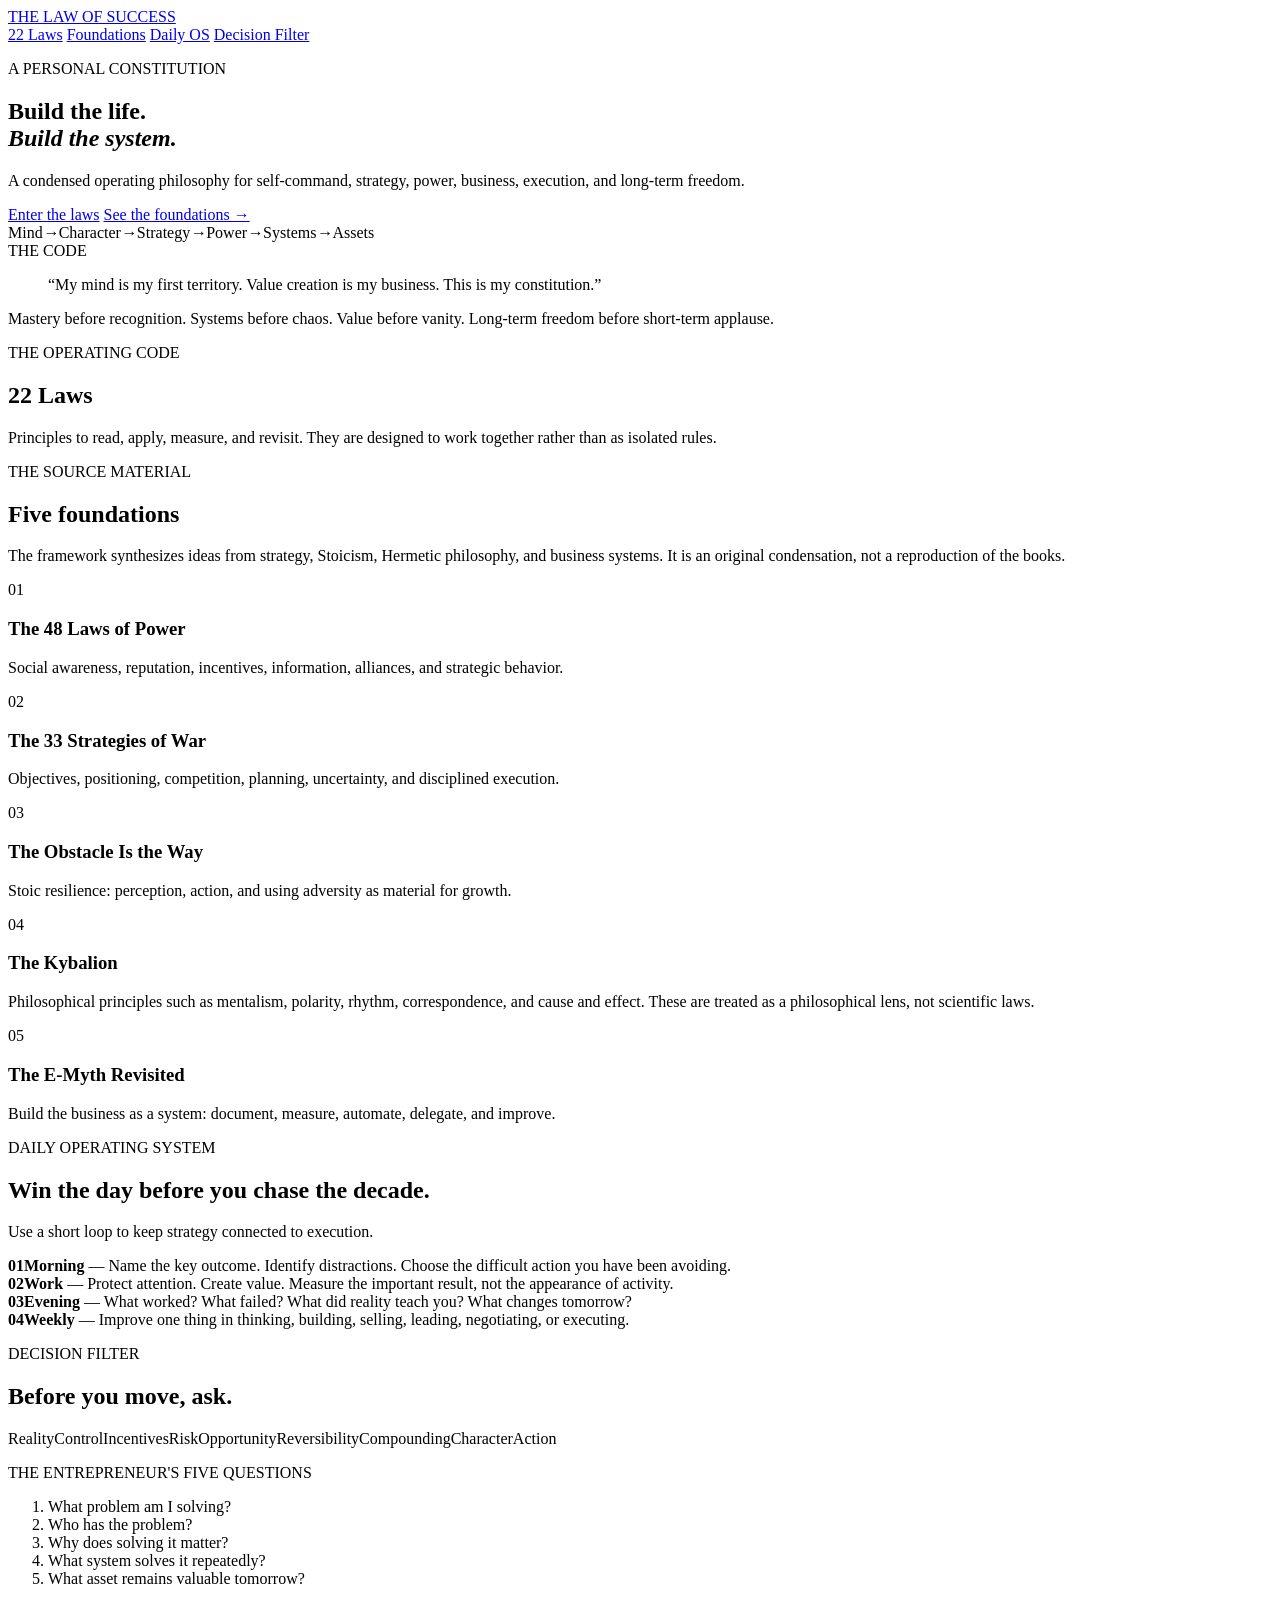
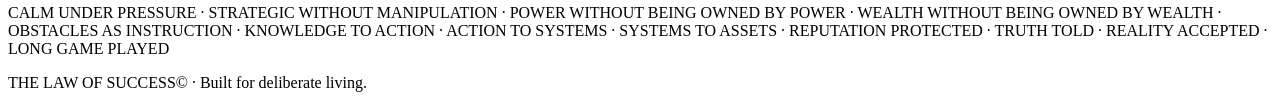
==== index.html @ cb68abe7 "Build The Law of Success landing page" ====
<!doctype html>
<html lang="en">
<head>
  <meta charset="utf-8">
  <meta name="viewport" content="width=device-width, initial-scale=1">
  <meta name="description" content="The Law of Success — a practical personal constitution for disciplined thinking, strategy, business, and long-term freedom.">
  <title>The Law of Success — A Personal Constitution</title>
  <link rel="preconnect" href="https://fonts.googleapis.com">
  <link rel="preconnect" href="https://fonts.gstatic.com" crossorigin>
  <link href="https://fonts.googleapis.com/css2?family=DM+Sans:wght@400;500;600;700&family=Playfair+Display:wght@600;700&display=swap" rel="stylesheet">
  <link rel="stylesheet" href="styles.css">
</head>
<body>
  <header class="site-header">
    <a class="brand" href="#top">THE LAW OF SUCCESS</a>
    <nav aria-label="Primary navigation">
      <a href="#laws">22 Laws</a>
      <a href="#foundations">Foundations</a>
      <a href="#daily">Daily OS</a>
      <a href="#decision">Decision Filter</a>
    </nav>
  </header>

  <main id="top">
    <section class="hero shell">
      <p class="eyebrow">A PERSONAL CONSTITUTION</p>
      <h1>Build the life.<br><em>Build the system.</em></h1>
      <p class="hero-copy">A condensed operating philosophy for self-command, strategy, power, business, execution, and long-term freedom.</p>
      <div class="hero-actions">
        <a class="button button-dark" href="#laws">Enter the laws</a>
        <a class="text-link" href="#foundations">See the foundations →</a>
      </div>
      <div class="principles"><span>Mind</span><i>→</i><span>Character</span><i>→</i><span>Strategy</span><i>→</i><span>Power</span><i>→</i><span>Systems</span><i>→</i><span>Assets</span></div>
    </section>

    <section class="manifesto shell">
      <div class="section-label">THE CODE</div>
      <blockquote>“My mind is my first territory. Value creation is my business. This is my constitution.”</blockquote>
      <p>Mastery before recognition. Systems before chaos. Value before vanity. Long-term freedom before short-term applause.</p>
    </section>

    <section id="laws" class="section shell">
      <div class="section-heading"><p class="eyebrow">THE OPERATING CODE</p><h2>22 Laws</h2><p>Principles to read, apply, measure, and revisit. They are designed to work together rather than as isolated rules.</p></div>
      <div class="law-grid" id="lawGrid"></div>
    </section>

    <section id="foundations" class="dark-section">
      <div class="shell">
        <div class="section-heading light"><p class="eyebrow">THE SOURCE MATERIAL</p><h2>Five foundations</h2><p>The framework synthesizes ideas from strategy, Stoicism, Hermetic philosophy, and business systems. It is an original condensation, not a reproduction of the books.</p></div>
        <div class="foundation-grid">
          <article><span>01</span><h3>The 48 Laws of Power</h3><p>Social awareness, reputation, incentives, information, alliances, and strategic behavior.</p></article>
          <article><span>02</span><h3>The 33 Strategies of War</h3><p>Objectives, positioning, competition, planning, uncertainty, and disciplined execution.</p></article>
          <article><span>03</span><h3>The Obstacle Is the Way</h3><p>Stoic resilience: perception, action, and using adversity as material for growth.</p></article>
          <article><span>04</span><h3>The Kybalion</h3><p>Philosophical principles such as mentalism, polarity, rhythm, correspondence, and cause and effect. These are treated as a philosophical lens, not scientific laws.</p></article>
          <article><span>05</span><h3>The E-Myth Revisited</h3><p>Build the business as a system: document, measure, automate, delegate, and improve.</p></article>
        </div>
      </div>
    </section>

    <section id="daily" class="section shell split-section">
      <div><p class="eyebrow">DAILY OPERATING SYSTEM</p><h2>Win the day before you chase the decade.</h2><p>Use a short loop to keep strategy connected to execution.</p></div>
      <div class="checklist">
        <div><b>01</b><span><strong>Morning</strong> — Name the key outcome. Identify distractions. Choose the difficult action you have been avoiding.</span></div>
        <div><b>02</b><span><strong>Work</strong> — Protect attention. Create value. Measure the important result, not the appearance of activity.</span></div>
        <div><b>03</b><span><strong>Evening</strong> — What worked? What failed? What did reality teach you? What changes tomorrow?</span></div>
        <div><b>04</b><span><strong>Weekly</strong> — Improve one thing in thinking, building, selling, leading, negotiating, or executing.</span></div>
      </div>
    </section>

    <section id="decision" class="decision-section">
      <div class="shell decision-box">
        <div><p class="eyebrow">DECISION FILTER</p><h2>Before you move, ask.</h2></div>
        <div class="filter-grid">
          <span>Reality</span><span>Control</span><span>Incentives</span><span>Risk</span><span>Opportunity</span><span>Reversibility</span><span>Compounding</span><span>Character</span><span>Action</span>
        </div>
      </div>
    </section>

    <section class="section shell questions">
      <p class="eyebrow">THE ENTREPRENEUR'S FIVE QUESTIONS</p>
      <ol>
        <li>What problem am I solving?</li>
        <li>Who has the problem?</li>
        <li>Why does solving it matter?</li>
        <li>What system solves it repeatedly?</li>
        <li>What asset remains valuable tomorrow?</li>
      </ol>
    </section>

    <section class="final-code shell">
      <p>CALM UNDER PRESSURE · STRATEGIC WITHOUT MANIPULATION · POWER WITHOUT BEING OWNED BY POWER · WEALTH WITHOUT BEING OWNED BY WEALTH · OBSTACLES AS INSTRUCTION · KNOWLEDGE TO ACTION · ACTION TO SYSTEMS · SYSTEMS TO ASSETS · REPUTATION PROTECTED · TRUTH TOLD · REALITY ACCEPTED · LONG GAME PLAYED</p>
    </section>
  </main>

  <footer class="site-footer shell"><span>THE LAW OF SUCCESS</span><span>© <span id="year"></span> · Built for deliberate living.</span></footer>
  <script src="script.js"></script>
</body>
</html>
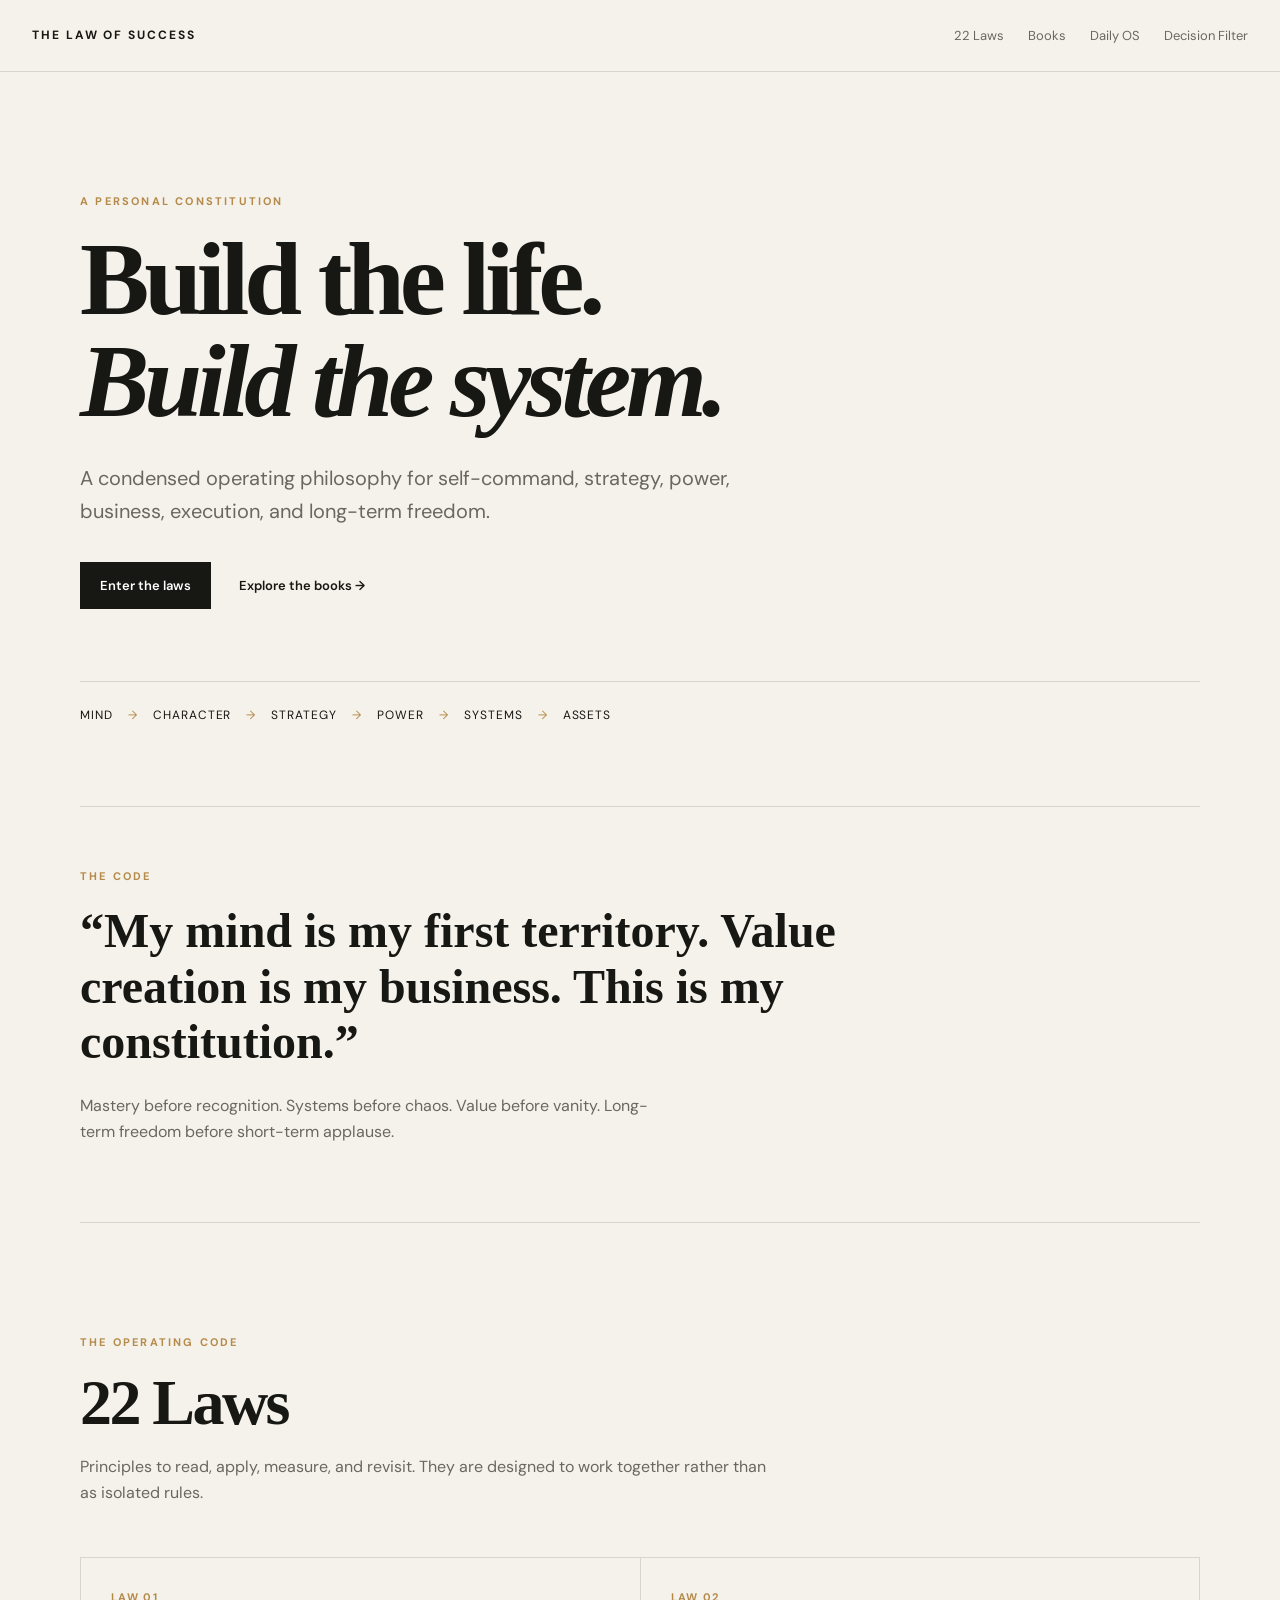
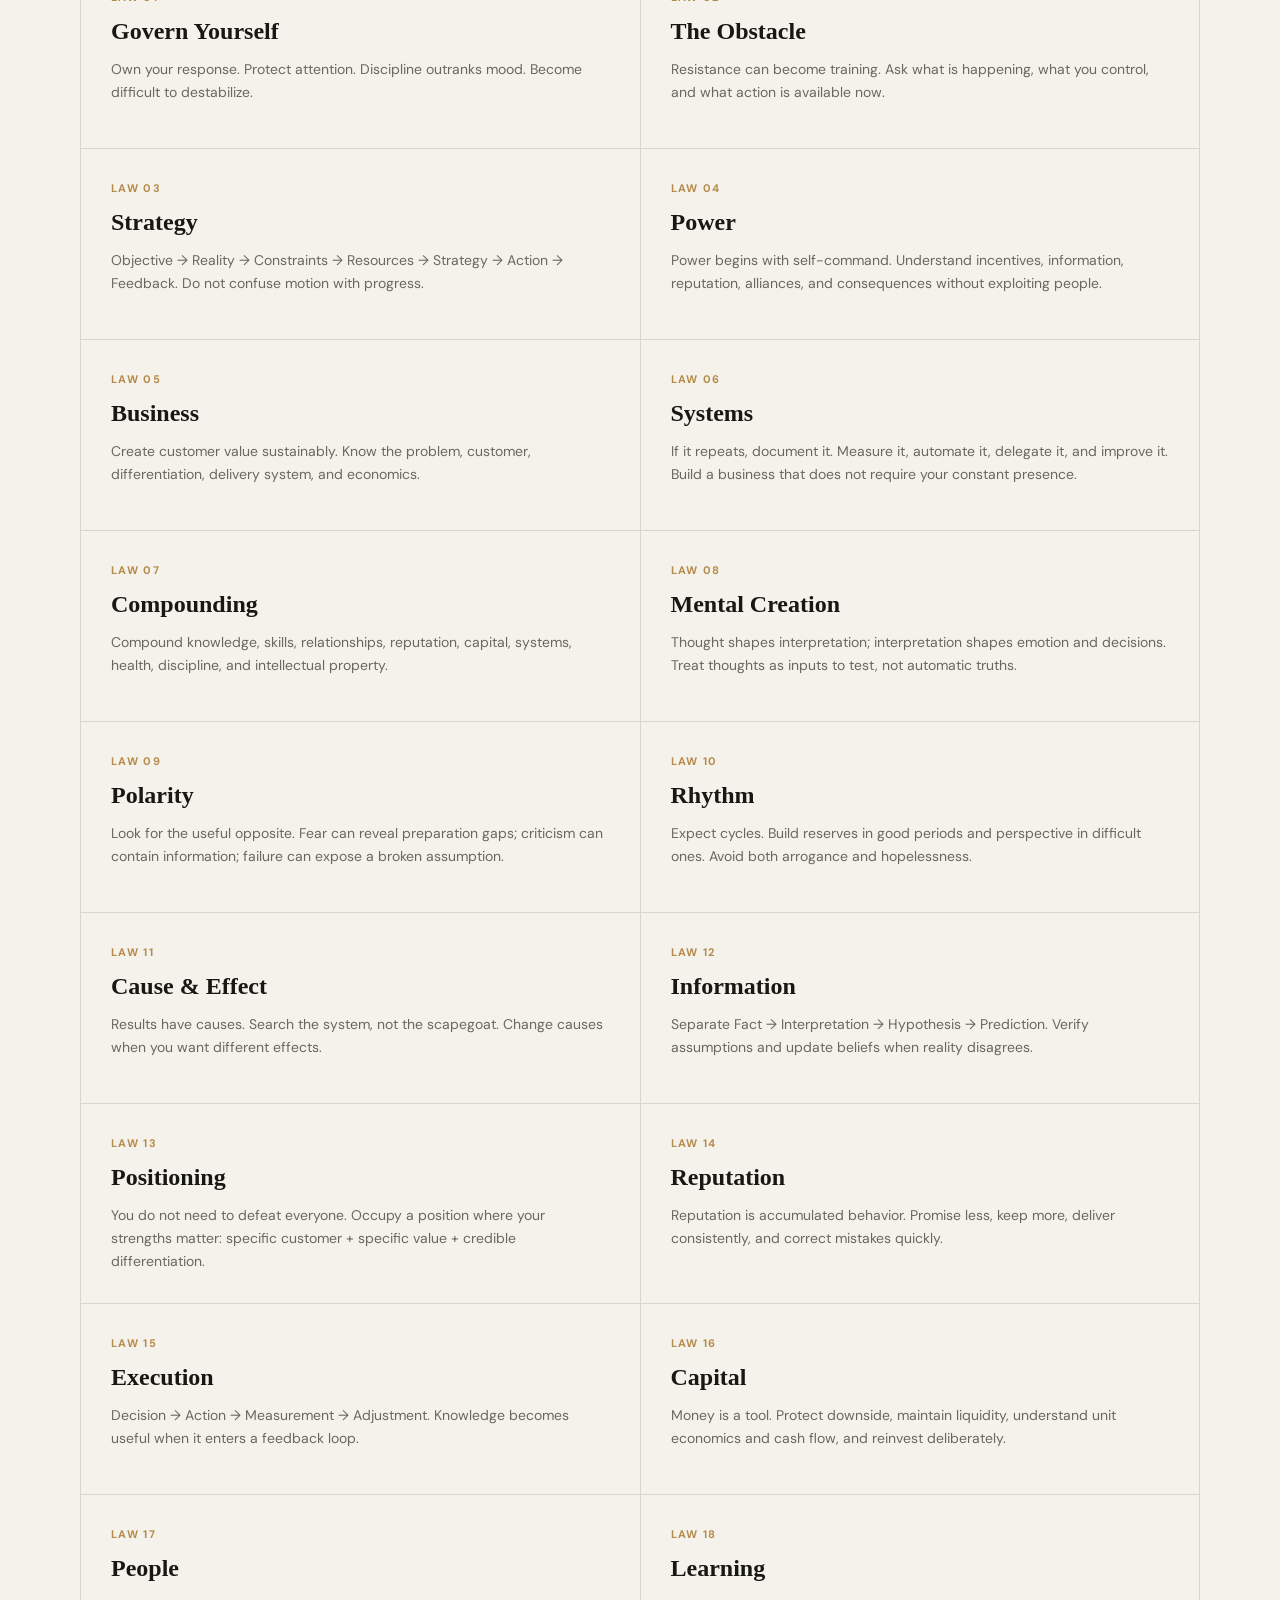
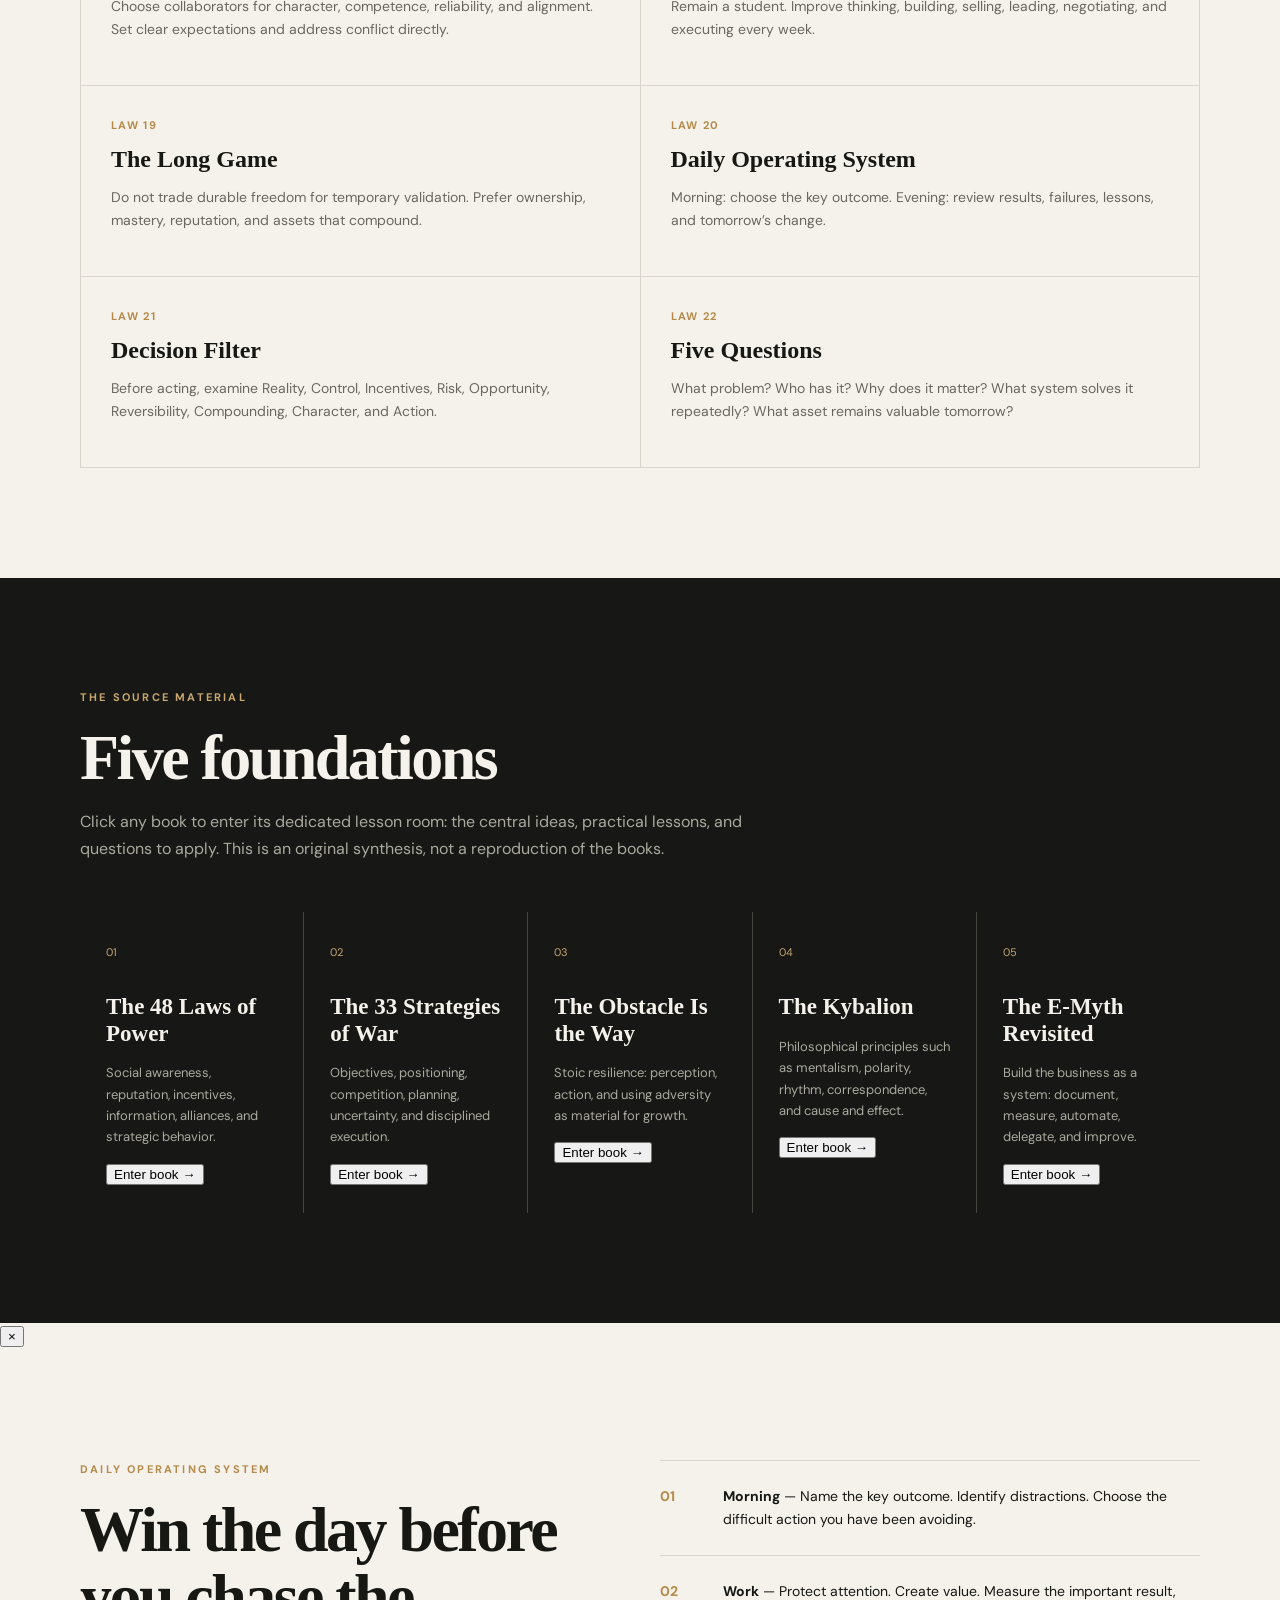
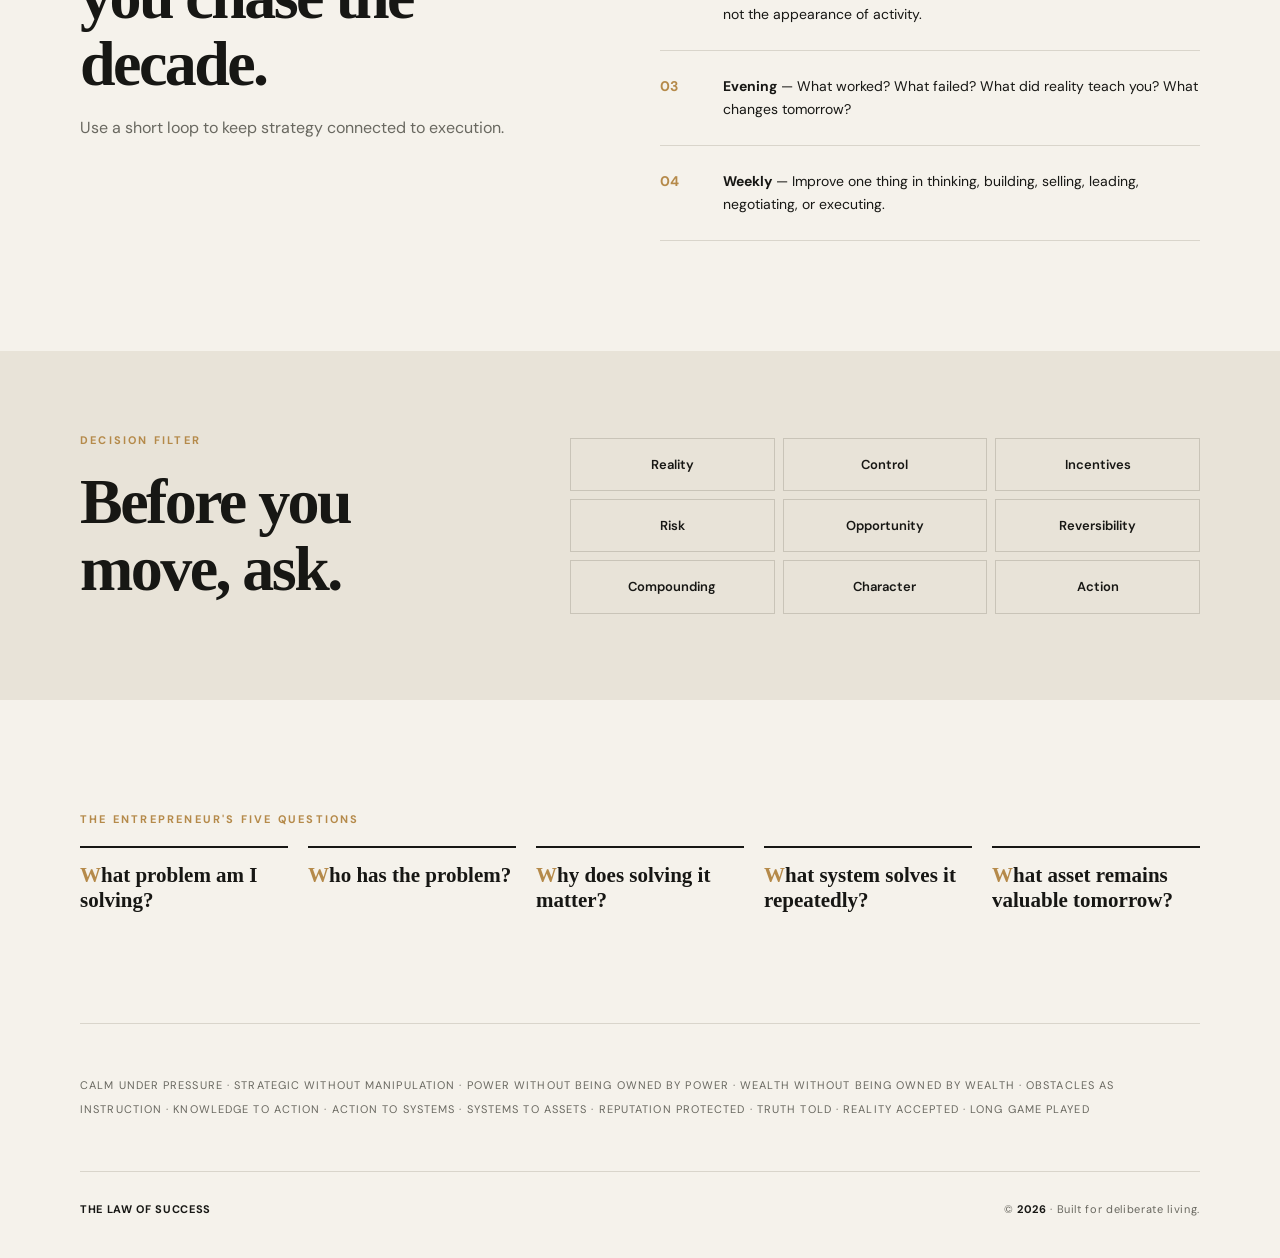
==== commit b2931403: "Add interactive book lesson rooms" ====
--- a/index.html
+++ b/index.html
@@ -15,7 +15,7 @@
     <a class="brand" href="#top">THE LAW OF SUCCESS</a>
     <nav aria-label="Primary navigation">
       <a href="#laws">22 Laws</a>
-      <a href="#foundations">Foundations</a>
+      <a href="#foundations">Books</a>
       <a href="#daily">Daily OS</a>
       <a href="#decision">Decision Filter</a>
     </nav>
@@ -28,7 +28,7 @@
       <p class="hero-copy">A condensed operating philosophy for self-command, strategy, power, business, execution, and long-term freedom.</p>
       <div class="hero-actions">
         <a class="button button-dark" href="#laws">Enter the laws</a>
-        <a class="text-link" href="#foundations">See the foundations →</a>
+        <a class="text-link" href="#foundations">Explore the books →</a>
       </div>
       <div class="principles"><span>Mind</span><i>→</i><span>Character</span><i>→</i><span>Strategy</span><i>→</i><span>Power</span><i>→</i><span>Systems</span><i>→</i><span>Assets</span></div>
     </section>
@@ -46,16 +46,24 @@
 
     <section id="foundations" class="dark-section">
       <div class="shell">
-        <div class="section-heading light"><p class="eyebrow">THE SOURCE MATERIAL</p><h2>Five foundations</h2><p>The framework synthesizes ideas from strategy, Stoicism, Hermetic philosophy, and business systems. It is an original condensation, not a reproduction of the books.</p></div>
+        <div class="section-heading light"><p class="eyebrow">THE SOURCE MATERIAL</p><h2>Five foundations</h2><p>Click any book to enter its dedicated lesson room: the central ideas, practical lessons, and questions to apply. This is an original synthesis, not a reproduction of the books.</p></div>
         <div class="foundation-grid">
-          <article><span>01</span><h3>The 48 Laws of Power</h3><p>Social awareness, reputation, incentives, information, alliances, and strategic behavior.</p></article>
-          <article><span>02</span><h3>The 33 Strategies of War</h3><p>Objectives, positioning, competition, planning, uncertainty, and disciplined execution.</p></article>
-          <article><span>03</span><h3>The Obstacle Is the Way</h3><p>Stoic resilience: perception, action, and using adversity as material for growth.</p></article>
-          <article><span>04</span><h3>The Kybalion</h3><p>Philosophical principles such as mentalism, polarity, rhythm, correspondence, and cause and effect. These are treated as a philosophical lens, not scientific laws.</p></article>
-          <article><span>05</span><h3>The E-Myth Revisited</h3><p>Build the business as a system: document, measure, automate, delegate, and improve.</p></article>
+          <article class="book-card" data-book="power" tabindex="0" role="button" aria-label="Open The 48 Laws of Power lessons"><span>01</span><h3>The 48 Laws of Power</h3><p>Social awareness, reputation, incentives, information, alliances, and strategic behavior.</p><button>Enter book →</button></article>
+          <article class="book-card" data-book="war" tabindex="0" role="button" aria-label="Open The 33 Strategies of War lessons"><span>02</span><h3>The 33 Strategies of War</h3><p>Objectives, positioning, competition, planning, uncertainty, and disciplined execution.</p><button>Enter book →</button></article>
+          <article class="book-card" data-book="obstacle" tabindex="0" role="button" aria-label="Open The Obstacle Is the Way lessons"><span>03</span><h3>The Obstacle Is the Way</h3><p>Stoic resilience: perception, action, and using adversity as material for growth.</p><button>Enter book →</button></article>
+          <article class="book-card" data-book="kybalion" tabindex="0" role="button" aria-label="Open The Kybalion lessons"><span>04</span><h3>The Kybalion</h3><p>Philosophical principles such as mentalism, polarity, rhythm, correspondence, and cause and effect.</p><button>Enter book →</button></article>
+          <article class="book-card" data-book="emyth" tabindex="0" role="button" aria-label="Open The E-Myth Revisited lessons"><span>05</span><h3>The E-Myth Revisited</h3><p>Build the business as a system: document, measure, automate, delegate, and improve.</p><button>Enter book →</button></article>
         </div>
       </div>
     </section>
+
+    <div class="book-modal" id="bookModal" aria-hidden="true" role="dialog" aria-modal="true" aria-labelledby="modalTitle">
+      <div class="modal-backdrop" data-close-book></div>
+      <div class="modal-panel">
+        <button class="modal-close" id="closeBook" aria-label="Close book">×</button>
+        <div class="modal-inner" id="modalContent"></div>
+      </div>
+    </div>
 
     <section id="daily" class="section shell split-section">
       <div><p class="eyebrow">DAILY OPERATING SYSTEM</p><h2>Win the day before you chase the decade.</h2><p>Use a short loop to keep strategy connected to execution.</p></div>
@@ -70,26 +78,16 @@
     <section id="decision" class="decision-section">
       <div class="shell decision-box">
         <div><p class="eyebrow">DECISION FILTER</p><h2>Before you move, ask.</h2></div>
-        <div class="filter-grid">
-          <span>Reality</span><span>Control</span><span>Incentives</span><span>Risk</span><span>Opportunity</span><span>Reversibility</span><span>Compounding</span><span>Character</span><span>Action</span>
-        </div>
+        <div class="filter-grid"><span>Reality</span><span>Control</span><span>Incentives</span><span>Risk</span><span>Opportunity</span><span>Reversibility</span><span>Compounding</span><span>Character</span><span>Action</span></div>
       </div>
     </section>
 
     <section class="section shell questions">
       <p class="eyebrow">THE ENTREPRENEUR'S FIVE QUESTIONS</p>
-      <ol>
-        <li>What problem am I solving?</li>
-        <li>Who has the problem?</li>
-        <li>Why does solving it matter?</li>
-        <li>What system solves it repeatedly?</li>
-        <li>What asset remains valuable tomorrow?</li>
-      </ol>
+      <ol><li>What problem am I solving?</li><li>Who has the problem?</li><li>Why does solving it matter?</li><li>What system solves it repeatedly?</li><li>What asset remains valuable tomorrow?</li></ol>
     </section>
 
-    <section class="final-code shell">
-      <p>CALM UNDER PRESSURE · STRATEGIC WITHOUT MANIPULATION · POWER WITHOUT BEING OWNED BY POWER · WEALTH WITHOUT BEING OWNED BY WEALTH · OBSTACLES AS INSTRUCTION · KNOWLEDGE TO ACTION · ACTION TO SYSTEMS · SYSTEMS TO ASSETS · REPUTATION PROTECTED · TRUTH TOLD · REALITY ACCEPTED · LONG GAME PLAYED</p>
-    </section>
+    <section class="final-code shell"><p>CALM UNDER PRESSURE · STRATEGIC WITHOUT MANIPULATION · POWER WITHOUT BEING OWNED BY POWER · WEALTH WITHOUT BEING OWNED BY WEALTH · OBSTACLES AS INSTRUCTION · KNOWLEDGE TO ACTION · ACTION TO SYSTEMS · SYSTEMS TO ASSETS · REPUTATION PROTECTED · TRUTH TOLD · REALITY ACCEPTED · LONG GAME PLAYED</p></section>
   </main>
 
   <footer class="site-footer shell"><span>THE LAW OF SUCCESS</span><span>© <span id="year"></span> · Built for deliberate living.</span></footer>
--- a/styles.css
+++ b/styles.css
@@ -0,0 +1 @@
+:root{--ink:#171714;--muted:#696860;--paper:#f5f2eb;--line:#d9d5cb;--accent:#b58a4a;--dark:#171815;--serif:'Playfair Display',Georgia,serif;--sans:'DM Sans',Arial,sans-serif}*{box-sizing:border-box}html{scroll-behavior:smooth}body{margin:0;background:var(--paper);color:var(--ink);font-family:var(--sans);line-height:1.65}.shell{width:min(1120px,calc(100% - 48px));margin:auto}.site-header{height:72px;display:flex;align-items:center;justify-content:space-between;padding:0 32px;border-bottom:1px solid var(--line);background:rgba(245,242,235,.9);backdrop-filter:blur(12px);position:sticky;top:0;z-index:10}.brand{font-size:12px;letter-spacing:.16em;font-weight:700;color:var(--ink);text-decoration:none}.site-header nav{display:flex;gap:24px}.site-header nav a{font-size:13px;color:var(--muted);text-decoration:none}.site-header nav a:hover{color:var(--ink)}.hero{padding:120px 0 80px}.eyebrow,.section-label{font-size:11px;letter-spacing:.2em;font-weight:700;color:var(--accent);margin:0 0 18px}.hero h1{font:700 clamp(54px,9vw,104px)/.98 var(--serif);letter-spacing:-.05em;margin:0;max-width:850px}.hero h1 em{font-weight:600}.hero-copy{font-size:20px;color:var(--muted);max-width:650px;margin:30px 0}.hero-actions{display:flex;align-items:center;gap:28px;margin:34px 0 72px}.button{padding:13px 20px;text-decoration:none;font-weight:600;font-size:13px}.button-dark{background:var(--ink);color:white}.text-link{color:var(--ink);text-decoration:none;font-size:13px;font-weight:600}.principles{display:flex;gap:15px;align-items:center;flex-wrap:wrap;border-top:1px solid var(--line);padding-top:24px;font-size:12px;letter-spacing:.08em;text-transform:uppercase}.principles i{font-style:normal;color:var(--accent)}.manifesto{border-top:1px solid var(--line);border-bottom:1px solid var(--line);padding:60px 0}.manifesto blockquote{font:600 clamp(28px,4vw,48px)/1.15 var(--serif);max-width:850px;margin:0 0 24px}.manifesto p{color:var(--muted);max-width:600px}.section{padding:110px 0}.section-heading{max-width:700px;margin-bottom:50px}.section-heading h2,.split-section h2,.decision-box h2{font:700 clamp(40px,6vw,64px)/1.05 var(--serif);letter-spacing:-.04em;margin:0 0 18px}.section-heading p:not(.eyebrow){color:var(--muted);margin:0}.law-grid{display:grid;grid-template-columns:repeat(2,1fr);gap:1px;background:var(--line);border:1px solid var(--line)}.law{background:var(--paper);padding:30px;min-height:190px}.law-number{font-size:11px;letter-spacing:.12em;color:var(--accent);font-weight:700}.law h3{font:600 24px/1.15 var(--serif);margin:12px 0}.law p{color:var(--muted);margin:0;font-size:14px}.dark-section{background:var(--dark);color:#f5f2eb;padding:110px 0}.light .eyebrow{color:#c8a66e}.light p:not(.eyebrow){color:#aaa99f}.foundation-grid{display:grid;grid-template-columns:repeat(5,1fr);gap:1px;background:#45453f}.foundation-grid article{background:var(--dark);padding:26px;min-height:270px}.foundation-grid span{color:#c8a66e;font-size:11px}.foundation-grid h3{font:600 23px/1.15 var(--serif);margin:30px 0 15px}.foundation-grid p{font-size:13px;color:#aaa99f}.split-section{display:grid;grid-template-columns:1fr 1.1fr;gap:90px;align-items:start}.split-section>div:first-child p:not(.eyebrow){color:var(--muted);max-width:450px}.checklist{border-top:1px solid var(--line)}.checklist div{display:grid;grid-template-columns:45px 1fr;gap:18px;padding:24px 0;border-bottom:1px solid var(--line);font-size:14px}.checklist b{color:var(--accent)}.checklist strong{font-weight:700}.decision-section{background:#e8e3d8;padding:80px 0}.decision-box{display:grid;grid-template-columns:1fr 1.5fr;gap:70px;align-items:center}.filter-grid{display:grid;grid-template-columns:repeat(3,1fr);gap:8px}.filter-grid span{border:1px solid #c9c4b8;padding:15px;text-align:center;font-size:13px;font-weight:600}.questions ol{list-style:none;padding:0;margin:0;display:grid;grid-template-columns:repeat(5,1fr);gap:20px}.questions li{border-top:2px solid var(--ink);padding-top:15px;font:600 21px/1.2 var(--serif)}.questions li::first-letter{color:var(--accent)}.final-code{border-top:1px solid var(--line);padding:50px 0}.final-code p{font-size:11px;letter-spacing:.1em;line-height:2.1;color:var(--muted);margin:0}.site-footer{border-top:1px solid var(--line);padding:28px 0 40px;display:flex;justify-content:space-between;color:var(--muted);font-size:11px;letter-spacing:.06em}.site-footer span:first-child{color:var(--ink);font-weight:700}@media(max-width:800px){.site-header{padding:0 20px}.site-header nav{display:none}.shell{width:min(100% - 32px,1120px)}.hero{padding:80px 0 60px}.hero h1{font-size:58px}.principles{gap:9px}.law-grid,.split-section,.decision-box{grid-template-columns:1fr}.foundation-grid{grid-template-columns:1fr 1fr}.questions ol{grid-template-columns:1fr 1fr}.decision-box{gap:35px}.filter-grid{grid-template-columns:1fr 1fr}.site-footer{display:block}.site-footer span{display:block;margin:5px 0}}@media(max-width:500px){.hero h1{font-size:48px}.hero-copy{font-size:17px}.foundation-grid{grid-template-columns:1fr}.questions ol{grid-template-columns:1fr}.filter-grid{grid-template-columns:1fr}.hero-actions{align-items:flex-start;flex-direction:column;gap:16px}.section,.dark-section{padding:75px 0}}
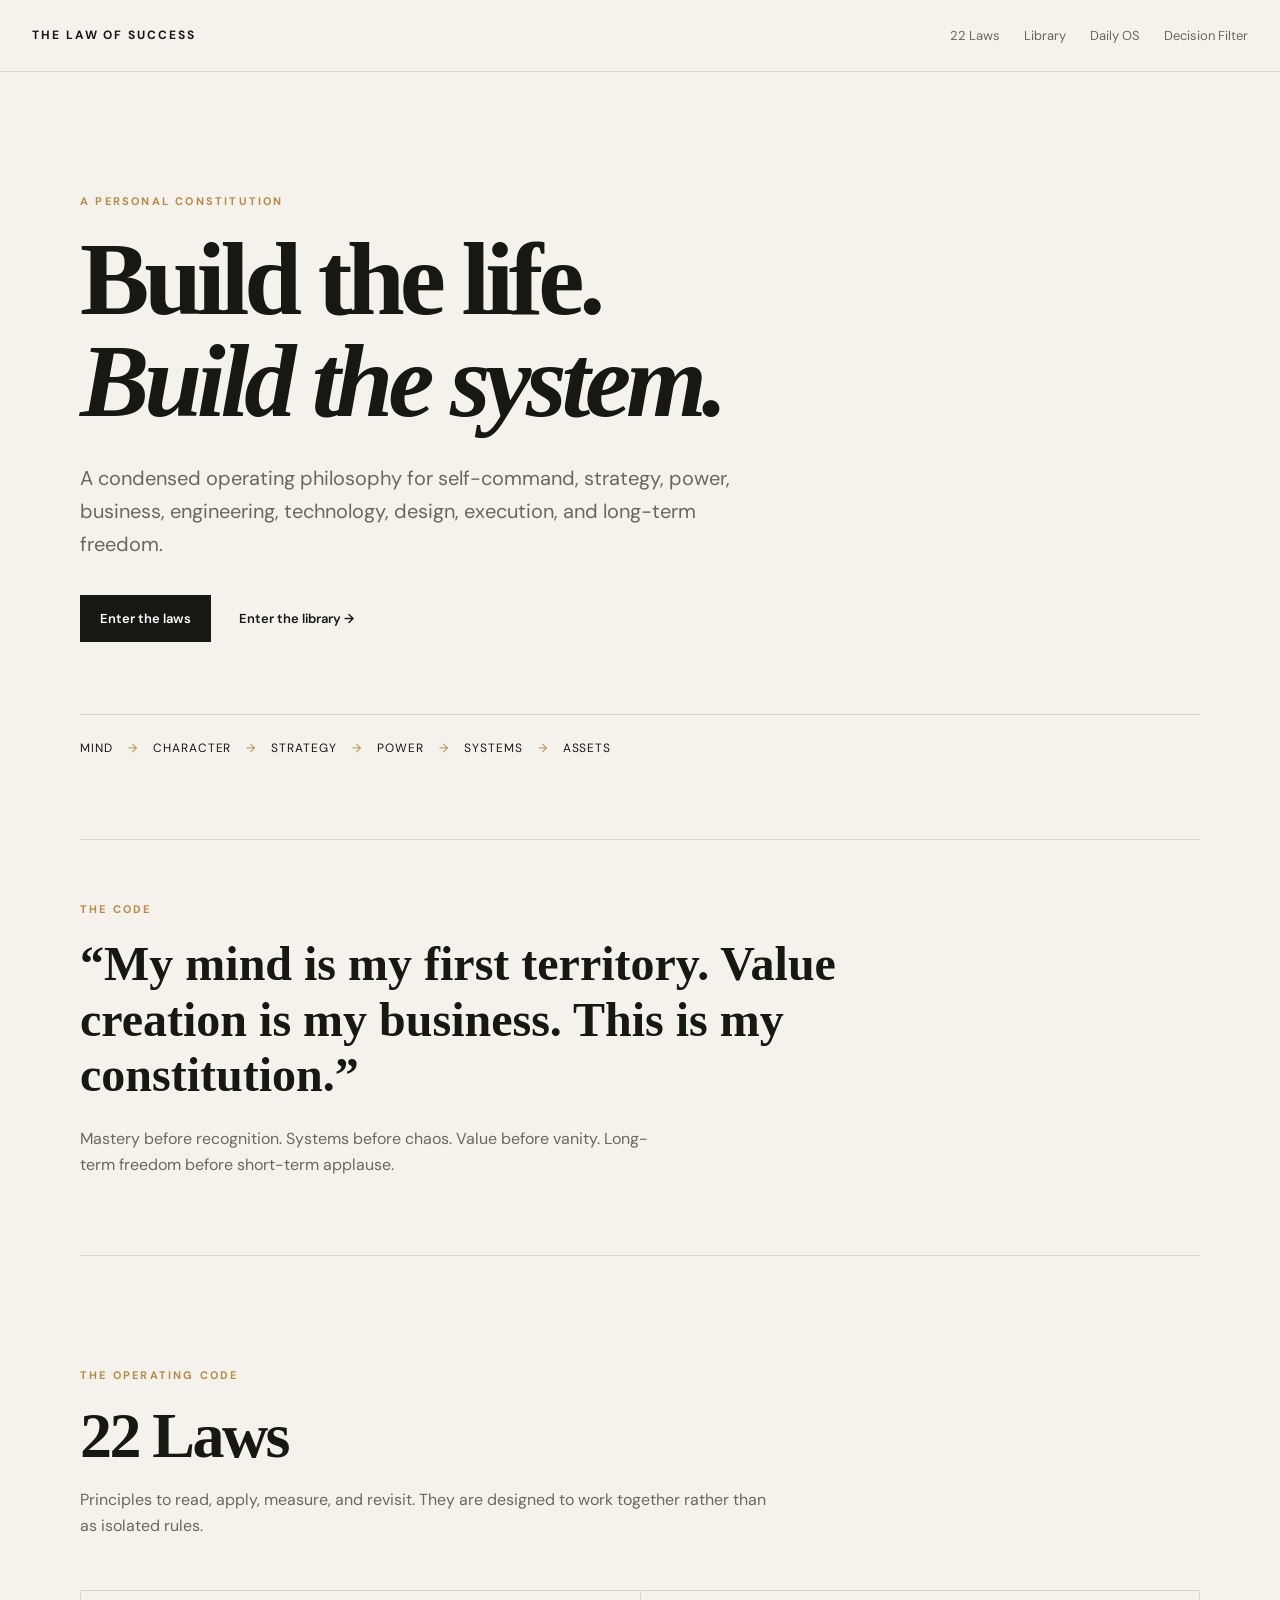
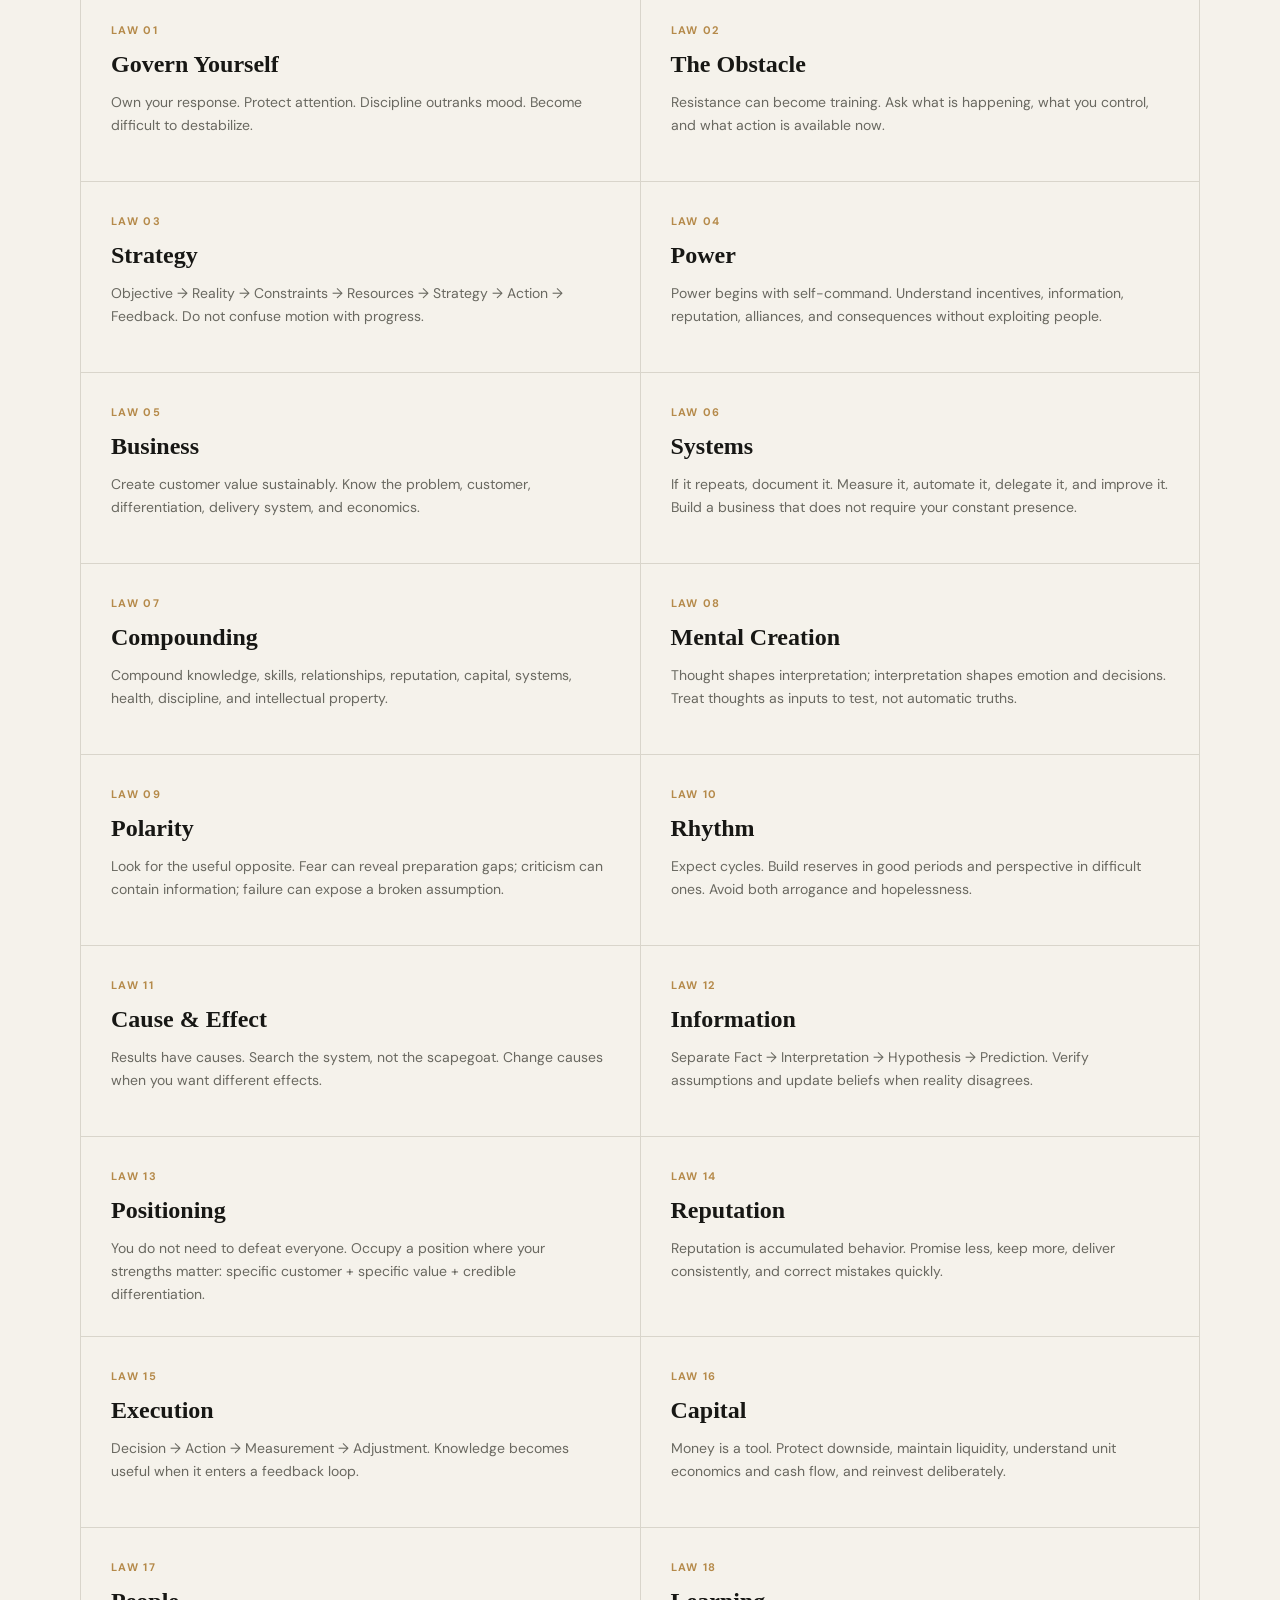
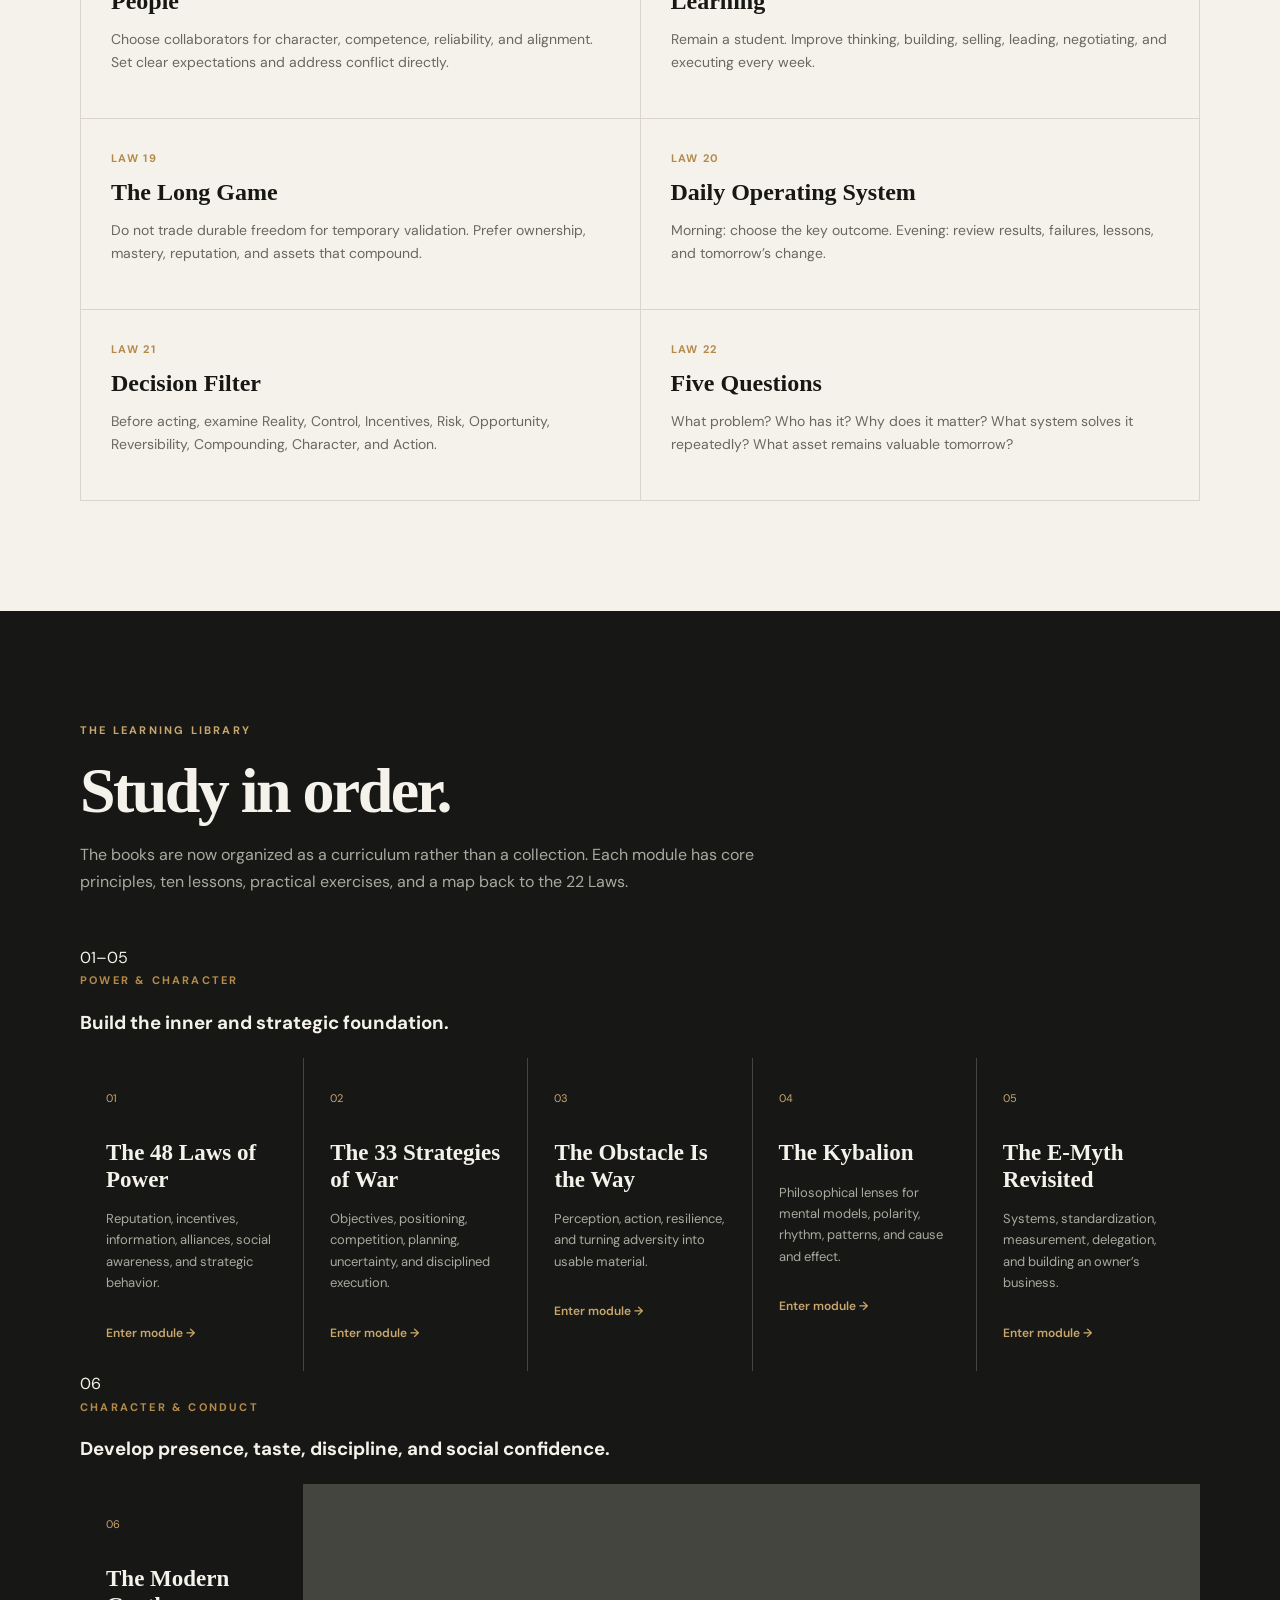
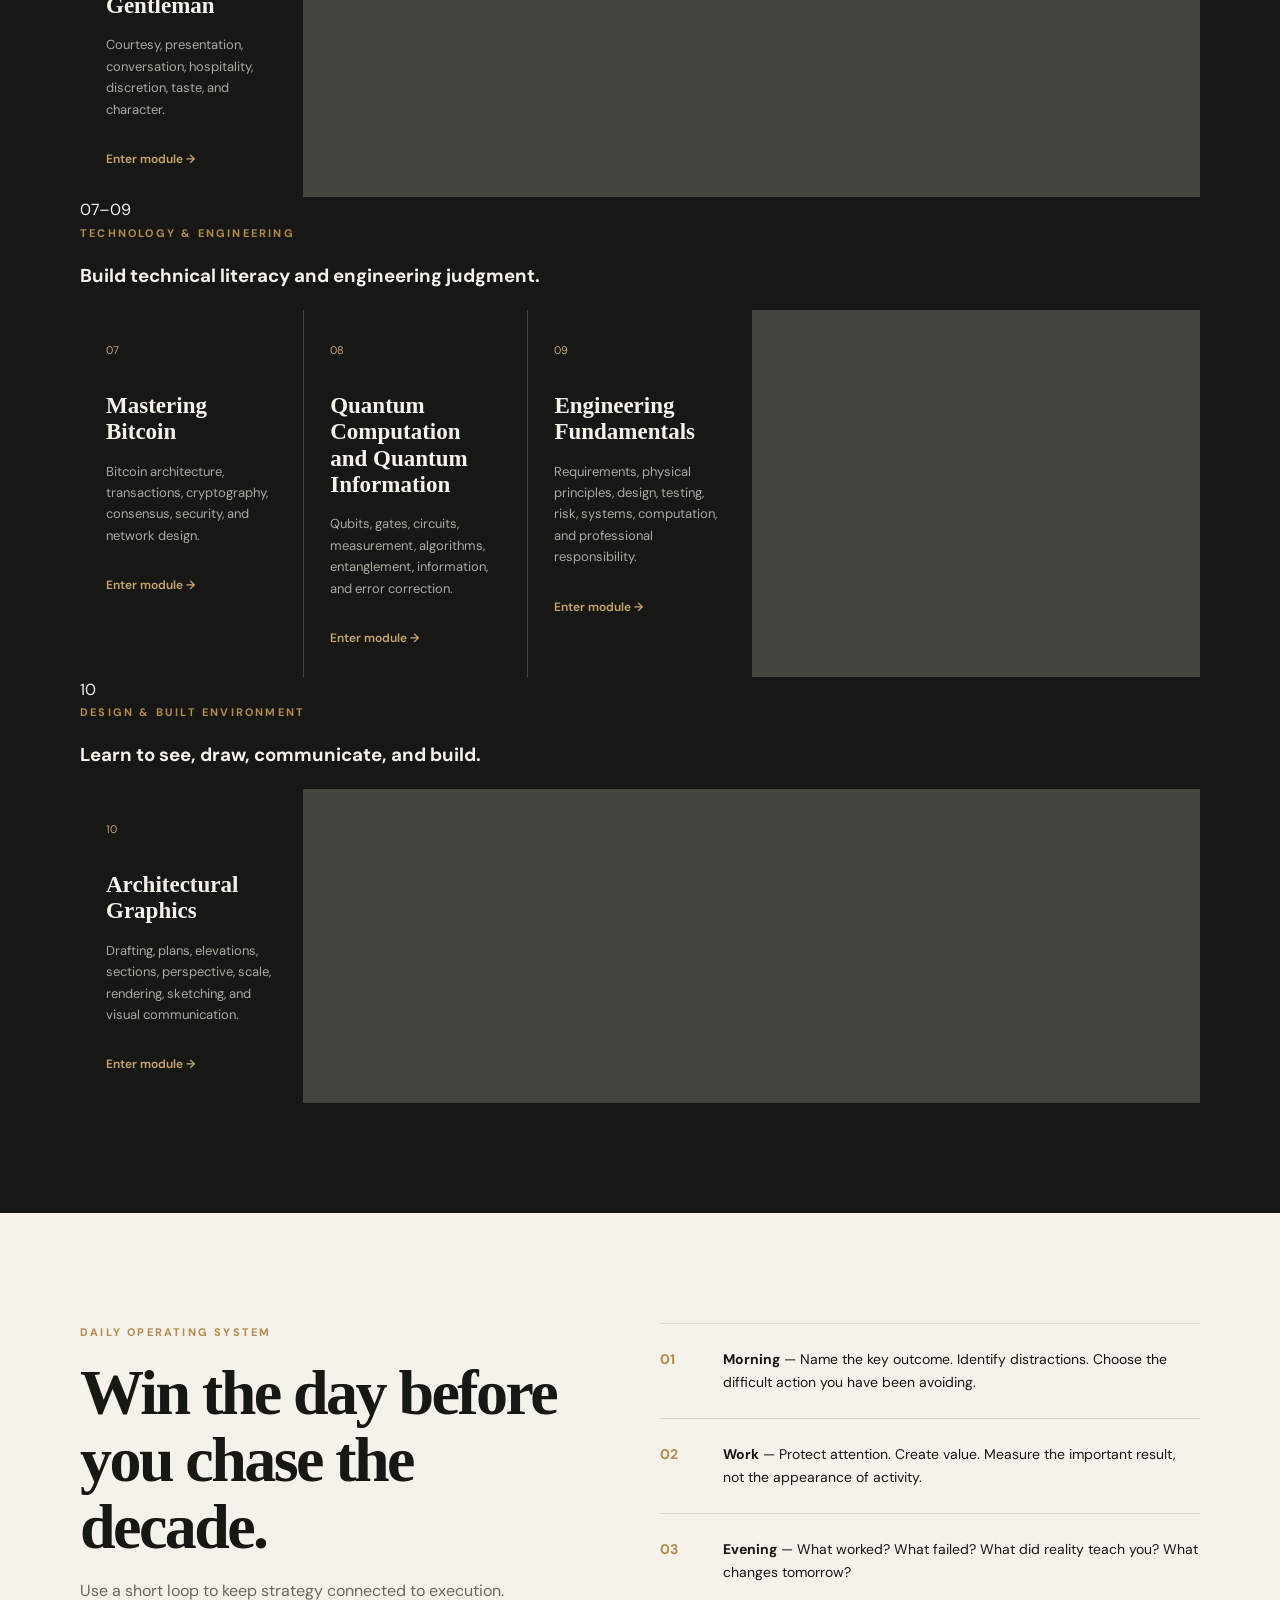
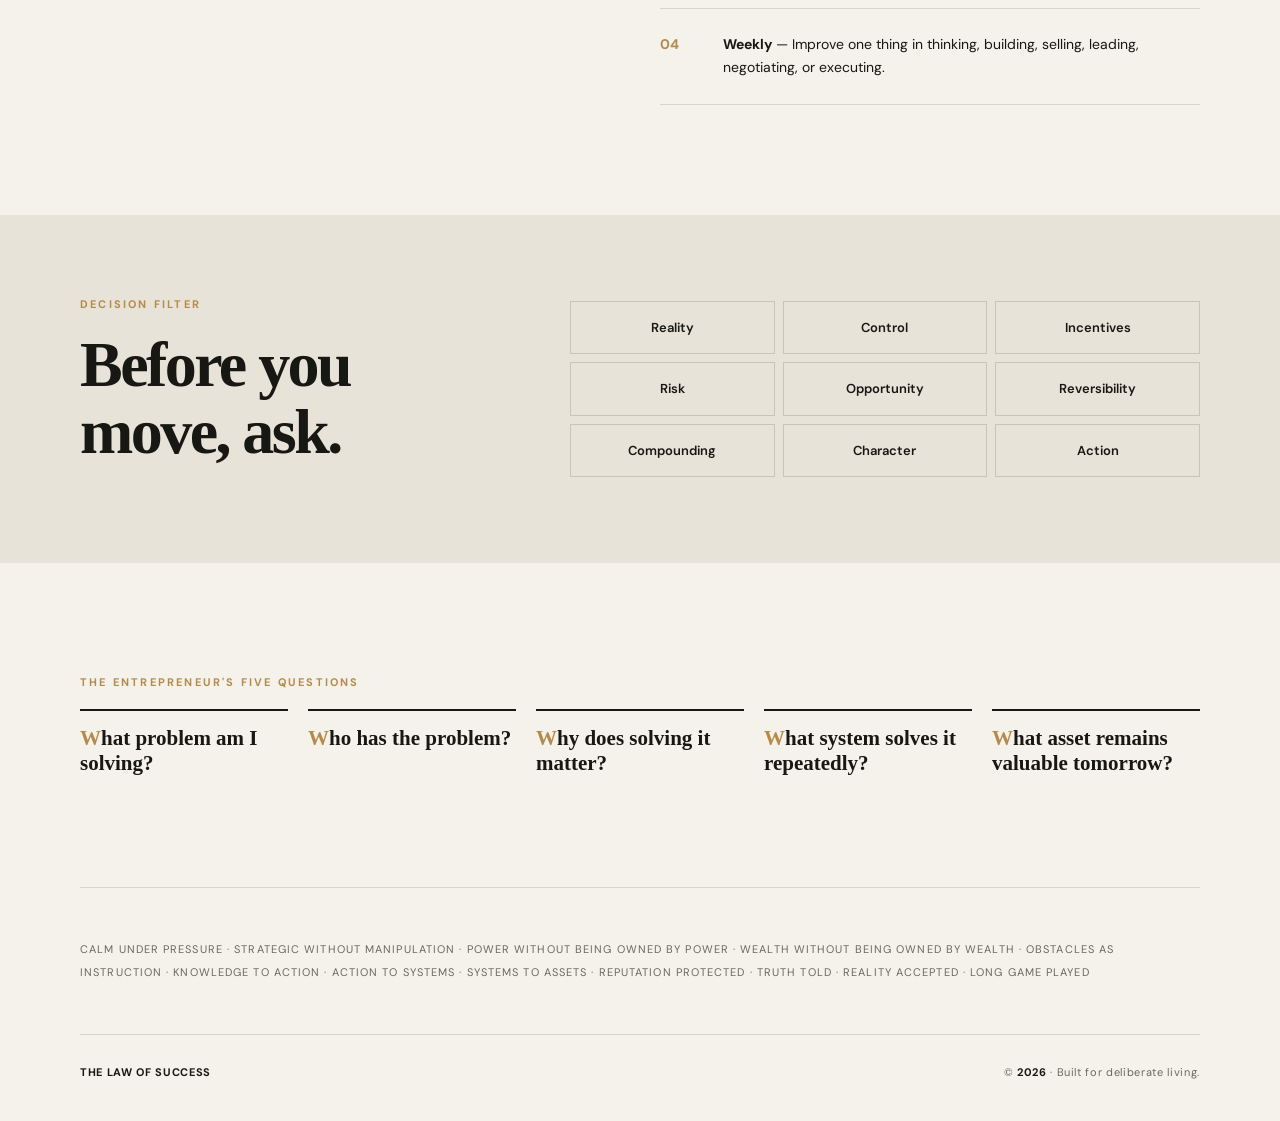
==== commit c6c5adb3: "Organize books into a structured learning library" ====
--- a/index.html
+++ b/index.html
@@ -3,7 +3,7 @@
 <head>
   <meta charset="utf-8">
   <meta name="viewport" content="width=device-width, initial-scale=1">
-  <meta name="description" content="The Law of Success — a practical personal constitution for disciplined thinking, strategy, business, and long-term freedom.">
+  <meta name="description" content="The Law of Success — a practical personal constitution for disciplined thinking, strategy, business, technology, design, and long-term freedom.">
   <title>The Law of Success — A Personal Constitution</title>
   <link rel="preconnect" href="https://fonts.googleapis.com">
   <link rel="preconnect" href="https://fonts.gstatic.com" crossorigin>
@@ -15,7 +15,7 @@
     <a class="brand" href="#top">THE LAW OF SUCCESS</a>
     <nav aria-label="Primary navigation">
       <a href="#laws">22 Laws</a>
-      <a href="#foundations">Books</a>
+      <a href="#foundations">Library</a>
       <a href="#daily">Daily OS</a>
       <a href="#decision">Decision Filter</a>
     </nav>
@@ -25,10 +25,10 @@
     <section class="hero shell">
       <p class="eyebrow">A PERSONAL CONSTITUTION</p>
       <h1>Build the life.<br><em>Build the system.</em></h1>
-      <p class="hero-copy">A condensed operating philosophy for self-command, strategy, power, business, execution, and long-term freedom.</p>
+      <p class="hero-copy">A condensed operating philosophy for self-command, strategy, power, business, engineering, technology, design, execution, and long-term freedom.</p>
       <div class="hero-actions">
         <a class="button button-dark" href="#laws">Enter the laws</a>
-        <a class="text-link" href="#foundations">Explore the books →</a>
+        <a class="text-link" href="#foundations">Enter the library →</a>
       </div>
       <div class="principles"><span>Mind</span><i>→</i><span>Character</span><i>→</i><span>Strategy</span><i>→</i><span>Power</span><i>→</i><span>Systems</span><i>→</i><span>Assets</span></div>
     </section>
@@ -46,13 +46,40 @@
 
     <section id="foundations" class="dark-section">
       <div class="shell">
-        <div class="section-heading light"><p class="eyebrow">THE SOURCE MATERIAL</p><h2>Five foundations</h2><p>Click any book to enter its dedicated lesson room: the central ideas, practical lessons, and questions to apply. This is an original synthesis, not a reproduction of the books.</p></div>
-        <div class="foundation-grid">
-          <article class="book-card" data-book="power" tabindex="0" role="button" aria-label="Open The 48 Laws of Power lessons"><span>01</span><h3>The 48 Laws of Power</h3><p>Social awareness, reputation, incentives, information, alliances, and strategic behavior.</p><button>Enter book →</button></article>
-          <article class="book-card" data-book="war" tabindex="0" role="button" aria-label="Open The 33 Strategies of War lessons"><span>02</span><h3>The 33 Strategies of War</h3><p>Objectives, positioning, competition, planning, uncertainty, and disciplined execution.</p><button>Enter book →</button></article>
-          <article class="book-card" data-book="obstacle" tabindex="0" role="button" aria-label="Open The Obstacle Is the Way lessons"><span>03</span><h3>The Obstacle Is the Way</h3><p>Stoic resilience: perception, action, and using adversity as material for growth.</p><button>Enter book →</button></article>
-          <article class="book-card" data-book="kybalion" tabindex="0" role="button" aria-label="Open The Kybalion lessons"><span>04</span><h3>The Kybalion</h3><p>Philosophical principles such as mentalism, polarity, rhythm, correspondence, and cause and effect.</p><button>Enter book →</button></article>
-          <article class="book-card" data-book="emyth" tabindex="0" role="button" aria-label="Open The E-Myth Revisited lessons"><span>05</span><h3>The E-Myth Revisited</h3><p>Build the business as a system: document, measure, automate, delegate, and improve.</p><button>Enter book →</button></article>
+        <div class="section-heading light"><p class="eyebrow">THE LEARNING LIBRARY</p><h2>Study in order.</h2><p>The books are now organized as a curriculum rather than a collection. Each module has core principles, ten lessons, practical exercises, and a map back to the 22 Laws.</p></div>
+
+        <div class="library-track">
+          <div class="track-heading"><span>01–05</span><div><p class="eyebrow">POWER & CHARACTER</p><h3>Build the inner and strategic foundation.</h3></div></div>
+          <div class="foundation-grid">
+            <article class="book-card" data-book="power" tabindex="0" role="button" aria-label="Open The 48 Laws of Power lessons"><span>01</span><h3>The 48 Laws of Power</h3><p>Reputation, incentives, information, alliances, social awareness, and strategic behavior.</p><button>Enter module →</button></article>
+            <article class="book-card" data-book="war" tabindex="0" role="button" aria-label="Open The 33 Strategies of War lessons"><span>02</span><h3>The 33 Strategies of War</h3><p>Objectives, positioning, competition, planning, uncertainty, and disciplined execution.</p><button>Enter module →</button></article>
+            <article class="book-card" data-book="obstacle" tabindex="0" role="button" aria-label="Open The Obstacle Is the Way lessons"><span>03</span><h3>The Obstacle Is the Way</h3><p>Perception, action, resilience, and turning adversity into usable material.</p><button>Enter module →</button></article>
+            <article class="book-card" data-book="kybalion" tabindex="0" role="button" aria-label="Open The Kybalion lessons"><span>04</span><h3>The Kybalion</h3><p>Philosophical lenses for mental models, polarity, rhythm, patterns, and cause and effect.</p><button>Enter module →</button></article>
+            <article class="book-card" data-book="emyth" tabindex="0" role="button" aria-label="Open The E-Myth Revisited lessons"><span>05</span><h3>The E-Myth Revisited</h3><p>Systems, standardization, measurement, delegation, and building an owner’s business.</p><button>Enter module →</button></article>
+          </div>
+        </div>
+
+        <div class="library-track">
+          <div class="track-heading"><span>06</span><div><p class="eyebrow">CHARACTER & CONDUCT</p><h3>Develop presence, taste, discipline, and social confidence.</h3></div></div>
+          <div class="foundation-grid single-book">
+            <article class="book-card" data-book="gentleman" tabindex="0" role="button" aria-label="Open The Modern Gentleman lessons"><span>06</span><h3>The Modern Gentleman</h3><p>Courtesy, presentation, conversation, hospitality, discretion, taste, and character.</p><button>Enter module →</button></article>
+          </div>
+        </div>
+
+        <div class="library-track">
+          <div class="track-heading"><span>07–09</span><div><p class="eyebrow">TECHNOLOGY & ENGINEERING</p><h3>Build technical literacy and engineering judgment.</h3></div></div>
+          <div class="foundation-grid">
+            <article class="book-card" data-book="bitcoin" tabindex="0" role="button" aria-label="Open Mastering Bitcoin lessons"><span>07</span><h3>Mastering Bitcoin</h3><p>Bitcoin architecture, transactions, cryptography, consensus, security, and network design.</p><button>Enter module →</button></article>
+            <article class="book-card" data-book="quantum" tabindex="0" role="button" aria-label="Open Quantum Computation and Quantum Information lessons"><span>08</span><h3>Quantum Computation and Quantum Information</h3><p>Qubits, gates, circuits, measurement, algorithms, entanglement, information, and error correction.</p><button>Enter module →</button></article>
+            <article class="book-card" data-book="engineering" tabindex="0" role="button" aria-label="Open Engineering Fundamentals lessons"><span>09</span><h3>Engineering Fundamentals</h3><p>Requirements, physical principles, design, testing, risk, systems, computation, and professional responsibility.</p><button>Enter module →</button></article>
+          </div>
+        </div>
+
+        <div class="library-track">
+          <div class="track-heading"><span>10</span><div><p class="eyebrow">DESIGN & BUILT ENVIRONMENT</p><h3>Learn to see, draw, communicate, and build.</h3></div></div>
+          <div class="foundation-grid single-book">
+            <article class="book-card" data-book="architecture" tabindex="0" role="button" aria-label="Open Architectural Graphics lessons"><span>10</span><h3>Architectural Graphics</h3><p>Drafting, plans, elevations, sections, perspective, scale, rendering, sketching, and visual communication.</p><button>Enter module →</button></article>
+          </div>
         </div>
       </div>
     </section>
@@ -92,5 +119,6 @@
 
   <footer class="site-footer shell"><span>THE LAW OF SUCCESS</span><span>© <span id="year"></span> · Built for deliberate living.</span></footer>
   <script src="script.js"></script>
+  <script src="library.js"></script>
 </body>
 </html>
--- a/styles.css
+++ b/styles.css
@@ -1 +1 @@
-:root{--ink:#171714;--muted:#696860;--paper:#f5f2eb;--line:#d9d5cb;--accent:#b58a4a;--dark:#171815;--serif:'Playfair Display',Georgia,serif;--sans:'DM Sans',Arial,sans-serif}*{box-sizing:border-box}html{scroll-behavior:smooth}body{margin:0;background:var(--paper);color:var(--ink);font-family:var(--sans);line-height:1.65}.shell{width:min(1120px,calc(100% - 48px));margin:auto}.site-header{height:72px;display:flex;align-items:center;justify-content:space-between;padding:0 32px;border-bottom:1px solid var(--line);background:rgba(245,242,235,.9);backdrop-filter:blur(12px);position:sticky;top:0;z-index:10}.brand{font-size:12px;letter-spacing:.16em;font-weight:700;color:var(--ink);text-decoration:none}.site-header nav{display:flex;gap:24px}.site-header nav a{font-size:13px;color:var(--muted);text-decoration:none}.site-header nav a:hover{color:var(--ink)}.hero{padding:120px 0 80px}.eyebrow,.section-label{font-size:11px;letter-spacing:.2em;font-weight:700;color:var(--accent);margin:0 0 18px}.hero h1{font:700 clamp(54px,9vw,104px)/.98 var(--serif);letter-spacing:-.05em;margin:0;max-width:850px}.hero h1 em{font-weight:600}.hero-copy{font-size:20px;color:var(--muted);max-width:650px;margin:30px 0}.hero-actions{display:flex;align-items:center;gap:28px;margin:34px 0 72px}.button{padding:13px 20px;text-decoration:none;font-weight:600;font-size:13px}.button-dark{background:var(--ink);color:white}.text-link{color:var(--ink);text-decoration:none;font-size:13px;font-weight:600}.principles{display:flex;gap:15px;align-items:center;flex-wrap:wrap;border-top:1px solid var(--line);padding-top:24px;font-size:12px;letter-spacing:.08em;text-transform:uppercase}.principles i{font-style:normal;color:var(--accent)}.manifesto{border-top:1px solid var(--line);border-bottom:1px solid var(--line);padding:60px 0}.manifesto blockquote{font:600 clamp(28px,4vw,48px)/1.15 var(--serif);max-width:850px;margin:0 0 24px}.manifesto p{color:var(--muted);max-width:600px}.section{padding:110px 0}.section-heading{max-width:700px;margin-bottom:50px}.section-heading h2,.split-section h2,.decision-box h2{font:700 clamp(40px,6vw,64px)/1.05 var(--serif);letter-spacing:-.04em;margin:0 0 18px}.section-heading p:not(.eyebrow){color:var(--muted);margin:0}.law-grid{display:grid;grid-template-columns:repeat(2,1fr);gap:1px;background:var(--line);border:1px solid var(--line)}.law{background:var(--paper);padding:30px;min-height:190px}.law-number{font-size:11px;letter-spacing:.12em;color:var(--accent);font-weight:700}.law h3{font:600 24px/1.15 var(--serif);margin:12px 0}.law p{color:var(--muted);margin:0;font-size:14px}.dark-section{background:var(--dark);color:#f5f2eb;padding:110px 0}.light .eyebrow{color:#c8a66e}.light p:not(.eyebrow){color:#aaa99f}.foundation-grid{display:grid;grid-template-columns:repeat(5,1fr);gap:1px;background:#45453f}.foundation-grid article{background:var(--dark);padding:26px;min-height:270px}.foundation-grid span{color:#c8a66e;font-size:11px}.foundation-grid h3{font:600 23px/1.15 var(--serif);margin:30px 0 15px}.foundation-grid p{font-size:13px;color:#aaa99f}.split-section{display:grid;grid-template-columns:1fr 1.1fr;gap:90px;align-items:start}.split-section>div:first-child p:not(.eyebrow){color:var(--muted);max-width:450px}.checklist{border-top:1px solid var(--line)}.checklist div{display:grid;grid-template-columns:45px 1fr;gap:18px;padding:24px 0;border-bottom:1px solid var(--line);font-size:14px}.checklist b{color:var(--accent)}.checklist strong{font-weight:700}.decision-section{background:#e8e3d8;padding:80px 0}.decision-box{display:grid;grid-template-columns:1fr 1.5fr;gap:70px;align-items:center}.filter-grid{display:grid;grid-template-columns:repeat(3,1fr);gap:8px}.filter-grid span{border:1px solid #c9c4b8;padding:15px;text-align:center;font-size:13px;font-weight:600}.questions ol{list-style:none;padding:0;margin:0;display:grid;grid-template-columns:repeat(5,1fr);gap:20px}.questions li{border-top:2px solid var(--ink);padding-top:15px;font:600 21px/1.2 var(--serif)}.questions li::first-letter{color:var(--accent)}.final-code{border-top:1px solid var(--line);padding:50px 0}.final-code p{font-size:11px;letter-spacing:.1em;line-height:2.1;color:var(--muted);margin:0}.site-footer{border-top:1px solid var(--line);padding:28px 0 40px;display:flex;justify-content:space-between;color:var(--muted);font-size:11px;letter-spacing:.06em}.site-footer span:first-child{color:var(--ink);font-weight:700}@media(max-width:800px){.site-header{padding:0 20px}.site-header nav{display:none}.shell{width:min(100% - 32px,1120px)}.hero{padding:80px 0 60px}.hero h1{font-size:58px}.principles{gap:9px}.law-grid,.split-section,.decision-box{grid-template-columns:1fr}.foundation-grid{grid-template-columns:1fr 1fr}.questions ol{grid-template-columns:1fr 1fr}.decision-box{gap:35px}.filter-grid{grid-template-columns:1fr 1fr}.site-footer{display:block}.site-footer span{display:block;margin:5px 0}}@media(max-width:500px){.hero h1{font-size:48px}.hero-copy{font-size:17px}.foundation-grid{grid-template-columns:1fr}.questions ol{grid-template-columns:1fr}.filter-grid{grid-template-columns:1fr}.hero-actions{align-items:flex-start;flex-direction:column;gap:16px}.section,.dark-section{padding:75px 0}}+:root{--ink:#171714;--muted:#696860;--paper:#f5f2eb;--line:#d9d5cb;--accent:#b58a4a;--dark:#171815;--serif:'Playfair Display',Georgia,serif;--sans:'DM Sans',Arial,sans-serif}*{box-sizing:border-box}html{scroll-behavior:smooth}body{margin:0;background:var(--paper);color:var(--ink);font-family:var(--sans);line-height:1.65}body.modal-open{overflow:hidden}.shell{width:min(1120px,calc(100% - 48px));margin:auto}.site-header{height:72px;display:flex;align-items:center;justify-content:space-between;padding:0 32px;border-bottom:1px solid var(--line);background:rgba(245,242,235,.9);backdrop-filter:blur(12px);position:sticky;top:0;z-index:10}.brand{font-size:12px;letter-spacing:.16em;font-weight:700;color:var(--ink);text-decoration:none}.site-header nav{display:flex;gap:24px}.site-header nav a{font-size:13px;color:var(--muted);text-decoration:none}.site-header nav a:hover{color:var(--ink)}.hero{padding:120px 0 80px}.eyebrow,.section-label{font-size:11px;letter-spacing:.2em;font-weight:700;color:var(--accent);margin:0 0 18px}.hero h1{font:700 clamp(54px,9vw,104px)/.98 var(--serif);letter-spacing:-.05em;margin:0;max-width:850px}.hero h1 em{font-weight:600}.hero-copy{font-size:20px;color:var(--muted);max-width:650px;margin:30px 0}.hero-actions{display:flex;align-items:center;gap:28px;margin:34px 0 72px}.button{padding:13px 20px;text-decoration:none;font-weight:600;font-size:13px}.button-dark{background:var(--ink);color:white}.text-link{color:var(--ink);text-decoration:none;font-size:13px;font-weight:600}.principles{display:flex;gap:15px;align-items:center;flex-wrap:wrap;border-top:1px solid var(--line);padding-top:24px;font-size:12px;letter-spacing:.08em;text-transform:uppercase}.principles i{font-style:normal;color:var(--accent)}.manifesto{border-top:1px solid var(--line);border-bottom:1px solid var(--line);padding:60px 0}.manifesto blockquote{font:600 clamp(28px,4vw,48px)/1.15 var(--serif);max-width:850px;margin:0 0 24px}.manifesto p{color:var(--muted);max-width:600px}.section{padding:110px 0}.section-heading{max-width:700px;margin-bottom:50px}.section-heading h2,.split-section h2,.decision-box h2{font:700 clamp(40px,6vw,64px)/1.05 var(--serif);letter-spacing:-.04em;margin:0 0 18px}.section-heading p:not(.eyebrow){color:var(--muted);margin:0}.law-grid{display:grid;grid-template-columns:repeat(2,1fr);gap:1px;background:var(--line);border:1px solid var(--line)}.law{background:var(--paper);padding:30px;min-height:190px}.law-number{font-size:11px;letter-spacing:.12em;color:var(--accent);font-weight:700}.law h3{font:600 24px/1.15 var(--serif);margin:12px 0}.law p{color:var(--muted);margin:0;font-size:14px}.dark-section{background:var(--dark);color:#f5f2eb;padding:110px 0}.light .eyebrow{color:#c8a66e}.light p:not(.eyebrow){color:#aaa99f}.foundation-grid{display:grid;grid-template-columns:repeat(5,1fr);gap:1px;background:#45453f}.foundation-grid article{background:var(--dark);padding:26px;min-height:270px}.foundation-grid span{color:#c8a66e;font-size:11px}.foundation-grid h3{font:600 23px/1.15 var(--serif);margin:30px 0 15px}.foundation-grid p{font-size:13px;color:#aaa99f}.book-card{cursor:pointer;transition:background .2s,transform .2s}.book-card:hover,.book-card:focus{background:#22231f;outline:none;transform:translateY(-2px)}.book-card button{margin-top:18px;border:0;background:transparent;color:#c8a66e;padding:0;font:600 12px var(--sans);cursor:pointer}.book-modal{display:none;position:fixed;inset:0;z-index:50}.book-modal.open{display:block}.modal-backdrop{position:absolute;inset:0;background:rgba(0,0,0,.7);backdrop-filter:blur(6px)}.modal-panel{position:relative;width:min(920px,calc(100% - 32px));max-height:calc(100vh - 40px);margin:20px auto;background:var(--paper);color:var(--ink);overflow:auto;box-shadow:0 25px 80px rgba(0,0,0,.35)}.modal-inner{padding:58px clamp(24px,5vw,64px) 64px}.modal-close{position:absolute;right:18px;top:12px;border:0;background:transparent;color:var(--ink);font-size:34px;line-height:1;cursor:pointer;z-index:2}.modal-inner h2{font:700 clamp(38px,6vw,64px)/1.02 var(--serif);letter-spacing:-.04em;margin:0 0 8px}.book-author{color:var(--accent);font-size:13px;font-weight:700;margin:0 0 28px}.book-intro{font-size:17px;color:var(--muted);max-width:760px;margin:0 0 42px}.lesson-list{border-top:1px solid var(--line)}.lesson-list article{display:grid;grid-template-columns:54px 1fr;gap:20px;padding:25px 0;border-bottom:1px solid var(--line)}.lesson-list article>span{font-size:11px;letter-spacing:.12em;color:var(--accent);font-weight:700;padding-top:4px}.lesson-list h3{font:600 23px/1.2 var(--serif);margin:0 0 8px}.lesson-list p{color:var(--muted);font-size:14px;margin:0;max-width:680px}.apply-box{margin-top:38px;padding:28px;background:#e8e3d8}.apply-box .eyebrow{margin-bottom:10px}.apply-box p:last-child{margin:0;font-size:15px}.book-note{font-size:11px;color:var(--muted);margin:28px 0 0}.split-section{display:grid;grid-template-columns:1fr 1.1fr;gap:90px;align-items:start}.split-section>div:first-child p:not(.eyebrow){color:var(--muted);max-width:450px}.checklist{border-top:1px solid var(--line)}.checklist div{display:grid;grid-template-columns:45px 1fr;gap:18px;padding:24px 0;border-bottom:1px solid var(--line);font-size:14px}.checklist b{color:var(--accent)}.checklist strong{font-weight:700}.decision-section{background:#e8e3d8;padding:80px 0}.decision-box{display:grid;grid-template-columns:1fr 1.5fr;gap:70px;align-items:center}.filter-grid{display:grid;grid-template-columns:repeat(3,1fr);gap:8px}.filter-grid span{border:1px solid #c9c4b8;padding:15px;text-align:center;font-size:13px;font-weight:600}.questions ol{list-style:none;padding:0;margin:0;display:grid;grid-template-columns:repeat(5,1fr);gap:20px}.questions li{border-top:2px solid var(--ink);padding-top:15px;font:600 21px/1.2 var(--serif)}.questions li::first-letter{color:var(--accent)}.final-code{border-top:1px solid var(--line);padding:50px 0}.final-code p{font-size:11px;letter-spacing:.1em;line-height:2.1;color:var(--muted);margin:0}.site-footer{border-top:1px solid var(--line);padding:28px 0 40px;display:flex;justify-content:space-between;color:var(--muted);font-size:11px;letter-spacing:.06em}.site-footer span:first-child{color:var(--ink);font-weight:700}@media(max-width:800px){.site-header{padding:0 20px}.site-header nav{display:none}.shell{width:min(100% - 32px,1120px)}.hero{padding:80px 0 60px}.hero h1{font-size:58px}.principles{gap:9px}.law-grid,.split-section,.decision-box{grid-template-columns:1fr}.foundation-grid{grid-template-columns:1fr 1fr}.questions ol{grid-template-columns:1fr 1fr}.decision-box{gap:35px}.filter-grid{grid-template-columns:1fr 1fr}.site-footer{display:block}.site-footer span{display:block;margin:5px 0}.modal-panel{max-height:calc(100vh - 20px);margin:10px auto}.modal-inner{padding-top:52px}}@media(max-width:500px){.hero h1{font-size:48px}.hero-copy{font-size:17px}.foundation-grid{grid-template-columns:1fr}.questions ol{grid-template-columns:1fr}.filter-grid{grid-template-columns:1fr}.hero-actions{align-items:flex-start;flex-direction:column;gap:16px}.section,.dark-section{padding:75px 0}.lesson-list article{grid-template-columns:38px 1fr;gap:12px}.lesson-list h3{font-size:20px}}
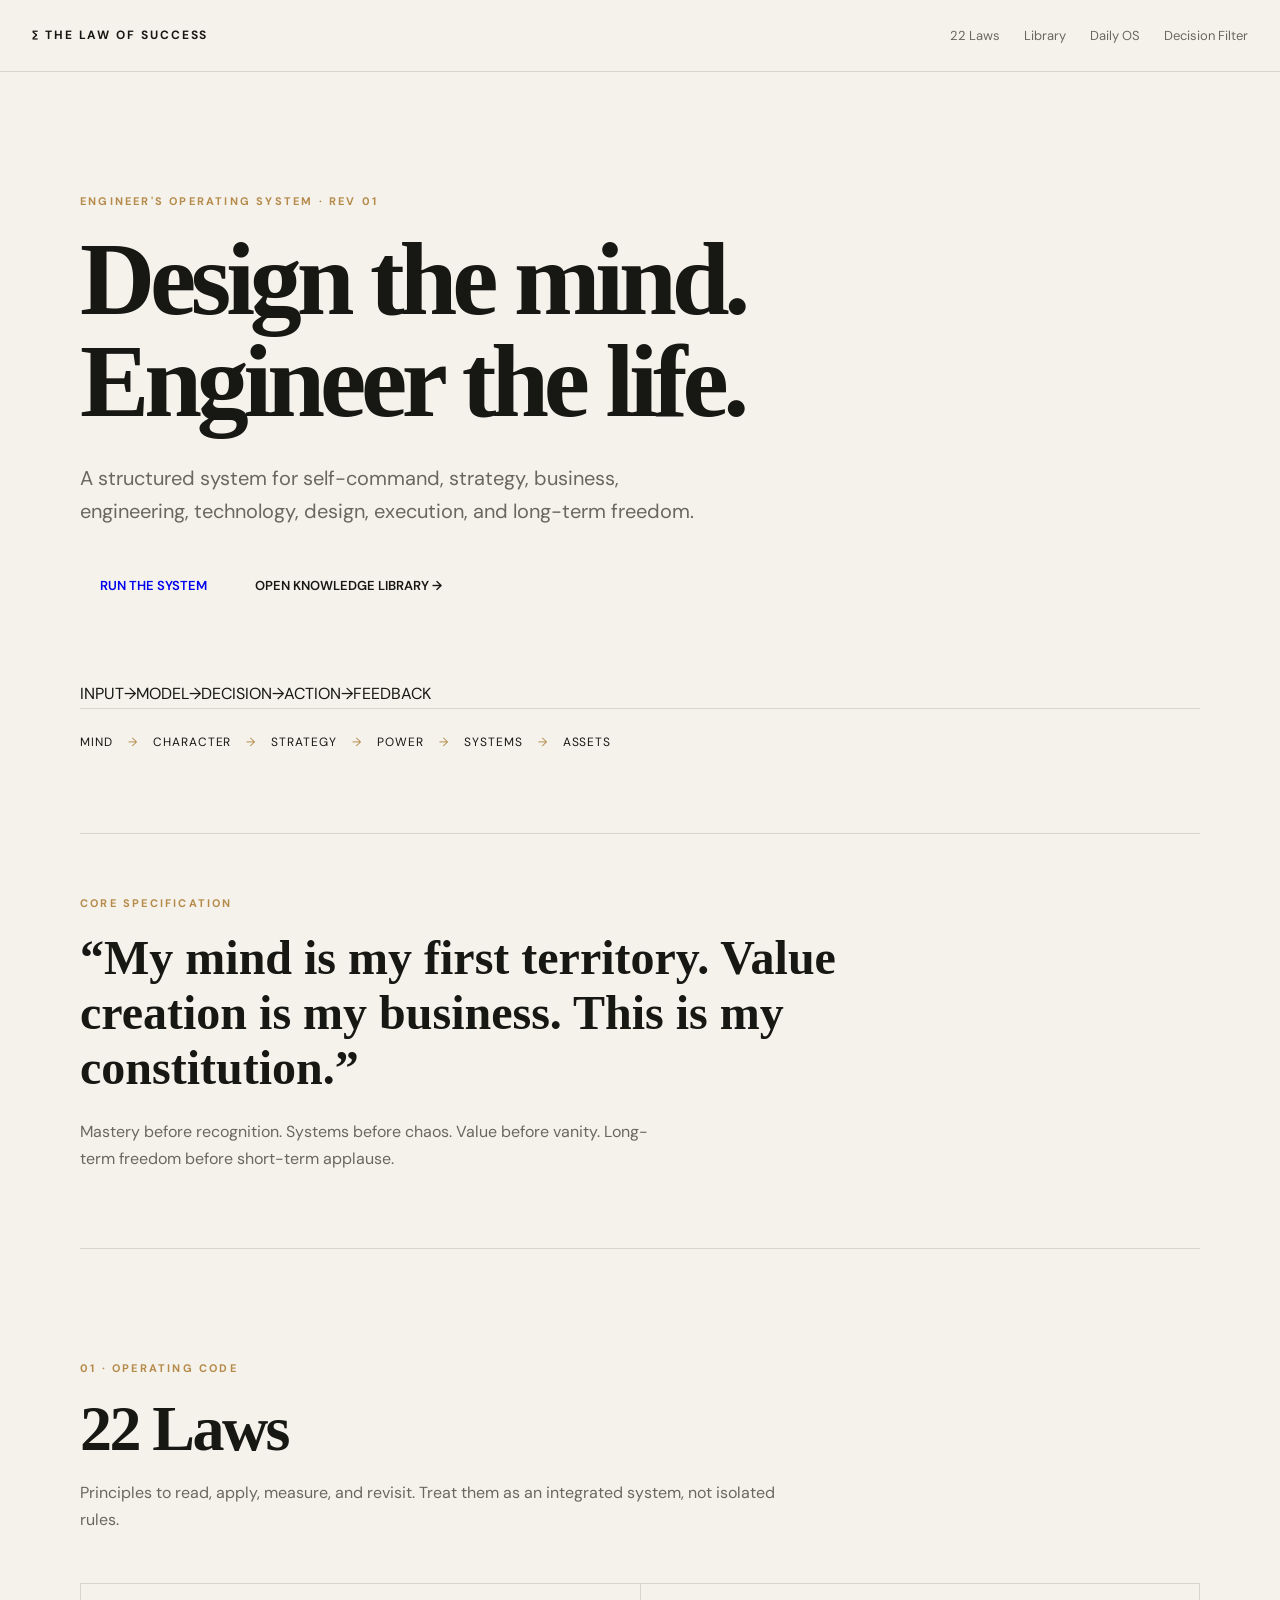
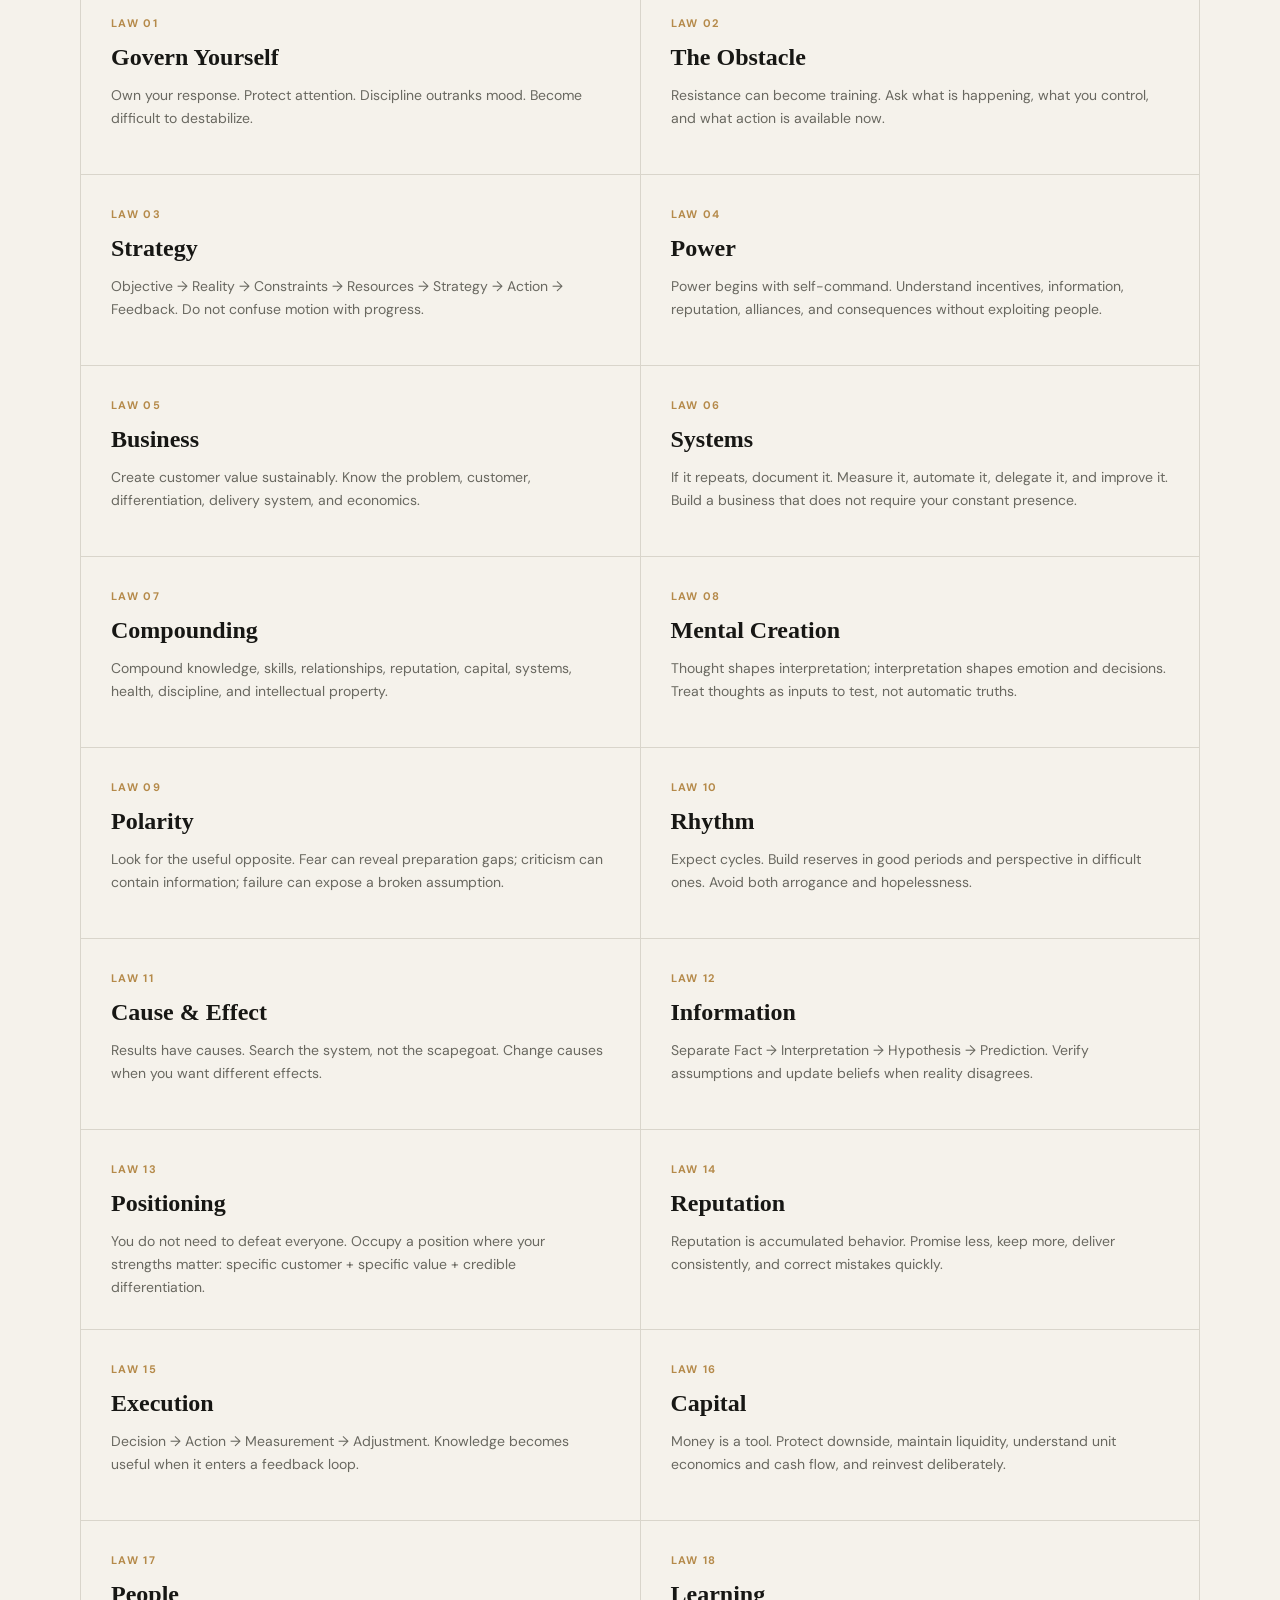
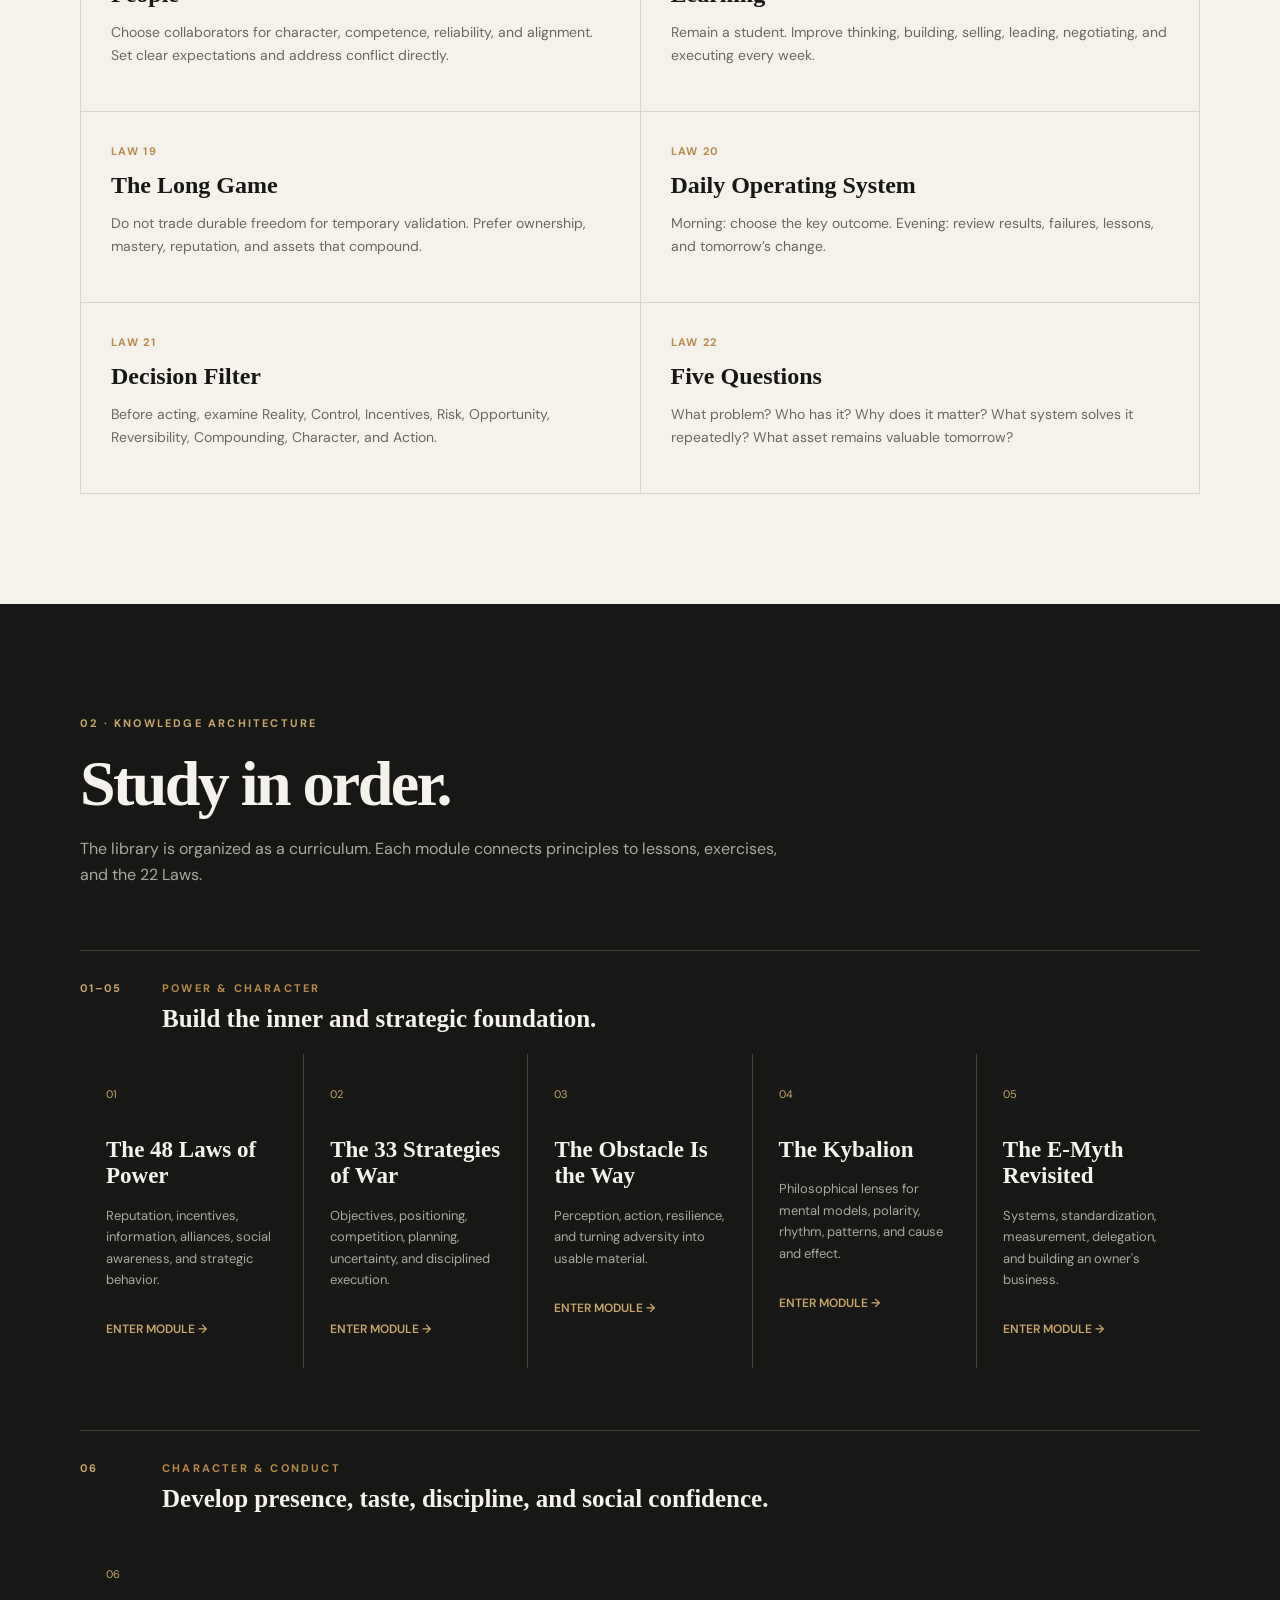
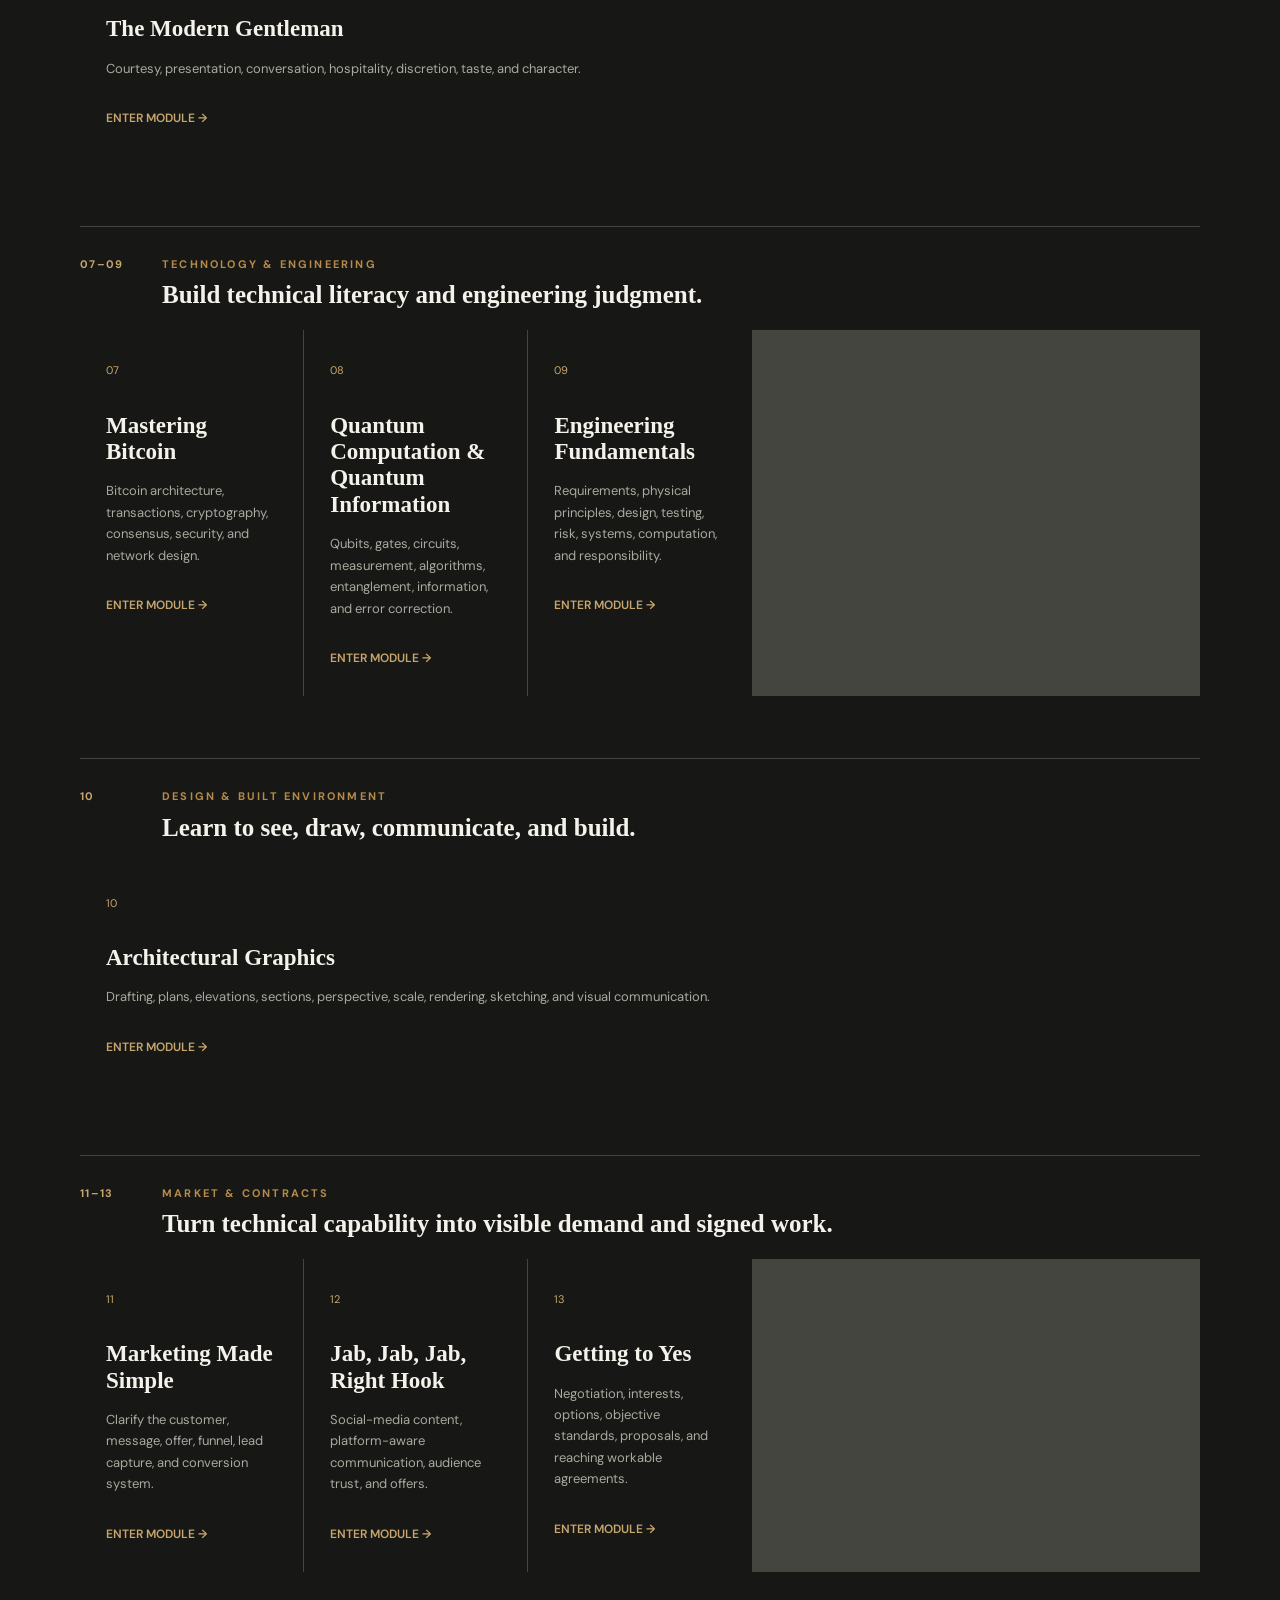
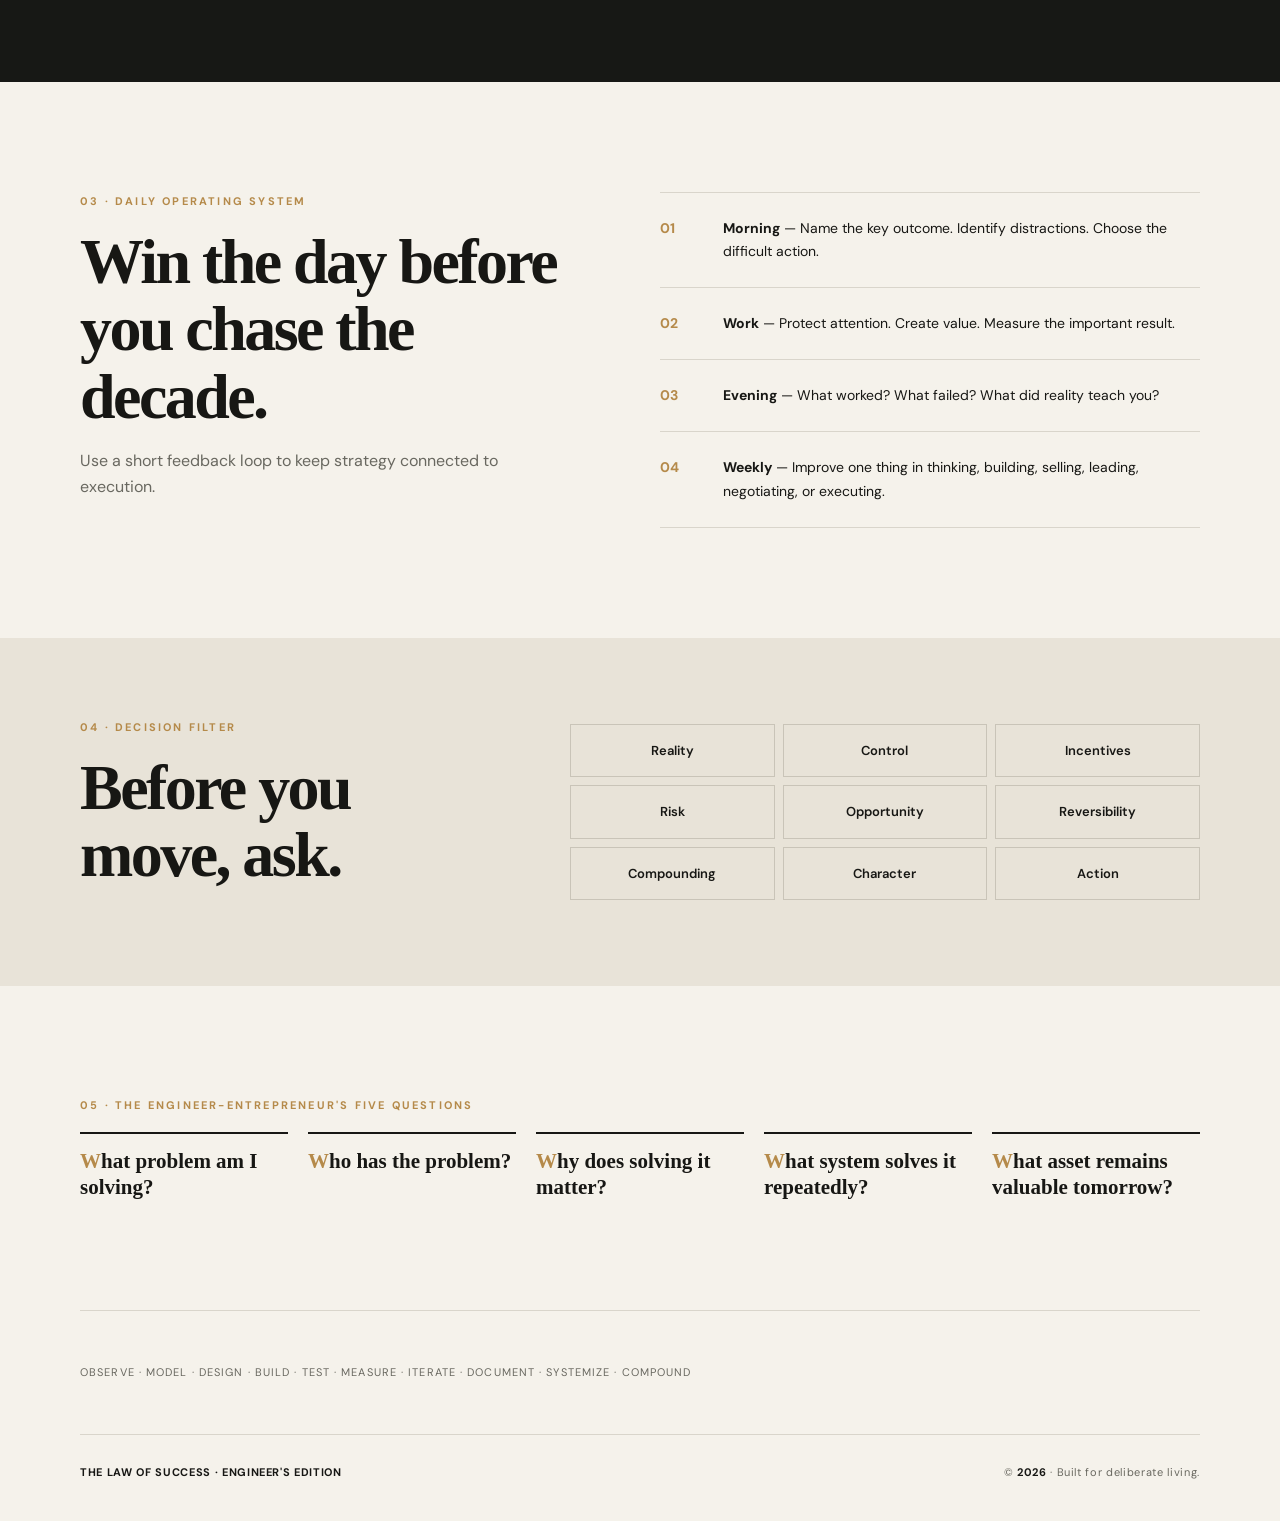
==== commit 9e4e75d7: "Redesign library as engineer-focused curriculum and add marketing/social/contracts modules" ====
--- a/index.html
+++ b/index.html
@@ -4,121 +4,58 @@
   <meta charset="utf-8">
   <meta name="viewport" content="width=device-width, initial-scale=1">
   <meta name="description" content="The Law of Success — a practical personal constitution for disciplined thinking, strategy, business, technology, design, and long-term freedom.">
-  <title>The Law of Success — A Personal Constitution</title>
+  <title>The Law of Success — Engineer's Operating System</title>
   <link rel="preconnect" href="https://fonts.googleapis.com">
   <link rel="preconnect" href="https://fonts.gstatic.com" crossorigin>
-  <link href="https://fonts.googleapis.com/css2?family=DM+Sans:wght@400;500;600;700&family=Playfair+Display:wght@600;700&display=swap" rel="stylesheet">
+  <link href="https://fonts.googleapis.com/css2?family=DM+Mono:wght@400;500&family=DM+Sans:wght@400;500;600;700&family=Space+Grotesk:wght@500;600;700&display=swap" rel="stylesheet">
   <link rel="stylesheet" href="styles.css">
 </head>
 <body>
+  <div class="grid-overlay" aria-hidden="true"></div>
   <header class="site-header">
-    <a class="brand" href="#top">THE LAW OF SUCCESS</a>
+    <a class="brand" href="#top"><span class="brand-mark">∑</span> THE LAW OF SUCCESS</a>
     <nav aria-label="Primary navigation">
-      <a href="#laws">22 Laws</a>
-      <a href="#foundations">Library</a>
-      <a href="#daily">Daily OS</a>
-      <a href="#decision">Decision Filter</a>
+      <a href="#laws">22 Laws</a><a href="#foundations">Library</a><a href="#daily">Daily OS</a><a href="#decision">Decision Filter</a>
     </nav>
   </header>
-
   <main id="top">
     <section class="hero shell">
-      <p class="eyebrow">A PERSONAL CONSTITUTION</p>
-      <h1>Build the life.<br><em>Build the system.</em></h1>
-      <p class="hero-copy">A condensed operating philosophy for self-command, strategy, power, business, engineering, technology, design, execution, and long-term freedom.</p>
-      <div class="hero-actions">
-        <a class="button button-dark" href="#laws">Enter the laws</a>
-        <a class="text-link" href="#foundations">Enter the library →</a>
-      </div>
+      <div class="hero-grid"><div>
+        <p class="eyebrow">ENGINEER'S OPERATING SYSTEM · REV 01</p>
+        <h1>Design the mind.<br><span>Engineer the life.</span></h1>
+        <p class="hero-copy">A structured system for self-command, strategy, business, engineering, technology, design, execution, and long-term freedom.</p>
+        <div class="hero-actions"><a class="button button-accent" href="#laws">RUN THE SYSTEM</a><a class="text-link" href="#foundations">OPEN KNOWLEDGE LIBRARY →</a></div>
+      </div><div class="hero-diagram" aria-label="System architecture diagram"><span>INPUT</span><i>→</i><span>MODEL</span><i>→</i><span>DECISION</span><i>→</i><span>ACTION</span><i>→</i><span>FEEDBACK</span></div></div>
       <div class="principles"><span>Mind</span><i>→</i><span>Character</span><i>→</i><span>Strategy</span><i>→</i><span>Power</span><i>→</i><span>Systems</span><i>→</i><span>Assets</span></div>
     </section>
-
-    <section class="manifesto shell">
-      <div class="section-label">THE CODE</div>
-      <blockquote>“My mind is my first territory. Value creation is my business. This is my constitution.”</blockquote>
-      <p>Mastery before recognition. Systems before chaos. Value before vanity. Long-term freedom before short-term applause.</p>
-    </section>
-
-    <section id="laws" class="section shell">
-      <div class="section-heading"><p class="eyebrow">THE OPERATING CODE</p><h2>22 Laws</h2><p>Principles to read, apply, measure, and revisit. They are designed to work together rather than as isolated rules.</p></div>
-      <div class="law-grid" id="lawGrid"></div>
-    </section>
-
-    <section id="foundations" class="dark-section">
-      <div class="shell">
-        <div class="section-heading light"><p class="eyebrow">THE LEARNING LIBRARY</p><h2>Study in order.</h2><p>The books are now organized as a curriculum rather than a collection. Each module has core principles, ten lessons, practical exercises, and a map back to the 22 Laws.</p></div>
-
-        <div class="library-track">
-          <div class="track-heading"><span>01–05</span><div><p class="eyebrow">POWER & CHARACTER</p><h3>Build the inner and strategic foundation.</h3></div></div>
-          <div class="foundation-grid">
-            <article class="book-card" data-book="power" tabindex="0" role="button" aria-label="Open The 48 Laws of Power lessons"><span>01</span><h3>The 48 Laws of Power</h3><p>Reputation, incentives, information, alliances, social awareness, and strategic behavior.</p><button>Enter module →</button></article>
-            <article class="book-card" data-book="war" tabindex="0" role="button" aria-label="Open The 33 Strategies of War lessons"><span>02</span><h3>The 33 Strategies of War</h3><p>Objectives, positioning, competition, planning, uncertainty, and disciplined execution.</p><button>Enter module →</button></article>
-            <article class="book-card" data-book="obstacle" tabindex="0" role="button" aria-label="Open The Obstacle Is the Way lessons"><span>03</span><h3>The Obstacle Is the Way</h3><p>Perception, action, resilience, and turning adversity into usable material.</p><button>Enter module →</button></article>
-            <article class="book-card" data-book="kybalion" tabindex="0" role="button" aria-label="Open The Kybalion lessons"><span>04</span><h3>The Kybalion</h3><p>Philosophical lenses for mental models, polarity, rhythm, patterns, and cause and effect.</p><button>Enter module →</button></article>
-            <article class="book-card" data-book="emyth" tabindex="0" role="button" aria-label="Open The E-Myth Revisited lessons"><span>05</span><h3>The E-Myth Revisited</h3><p>Systems, standardization, measurement, delegation, and building an owner’s business.</p><button>Enter module →</button></article>
-          </div>
-        </div>
-
-        <div class="library-track">
-          <div class="track-heading"><span>06</span><div><p class="eyebrow">CHARACTER & CONDUCT</p><h3>Develop presence, taste, discipline, and social confidence.</h3></div></div>
-          <div class="foundation-grid single-book">
-            <article class="book-card" data-book="gentleman" tabindex="0" role="button" aria-label="Open The Modern Gentleman lessons"><span>06</span><h3>The Modern Gentleman</h3><p>Courtesy, presentation, conversation, hospitality, discretion, taste, and character.</p><button>Enter module →</button></article>
-          </div>
-        </div>
-
-        <div class="library-track">
-          <div class="track-heading"><span>07–09</span><div><p class="eyebrow">TECHNOLOGY & ENGINEERING</p><h3>Build technical literacy and engineering judgment.</h3></div></div>
-          <div class="foundation-grid">
-            <article class="book-card" data-book="bitcoin" tabindex="0" role="button" aria-label="Open Mastering Bitcoin lessons"><span>07</span><h3>Mastering Bitcoin</h3><p>Bitcoin architecture, transactions, cryptography, consensus, security, and network design.</p><button>Enter module →</button></article>
-            <article class="book-card" data-book="quantum" tabindex="0" role="button" aria-label="Open Quantum Computation and Quantum Information lessons"><span>08</span><h3>Quantum Computation and Quantum Information</h3><p>Qubits, gates, circuits, measurement, algorithms, entanglement, information, and error correction.</p><button>Enter module →</button></article>
-            <article class="book-card" data-book="engineering" tabindex="0" role="button" aria-label="Open Engineering Fundamentals lessons"><span>09</span><h3>Engineering Fundamentals</h3><p>Requirements, physical principles, design, testing, risk, systems, computation, and professional responsibility.</p><button>Enter module →</button></article>
-          </div>
-        </div>
-
-        <div class="library-track">
-          <div class="track-heading"><span>10</span><div><p class="eyebrow">DESIGN & BUILT ENVIRONMENT</p><h3>Learn to see, draw, communicate, and build.</h3></div></div>
-          <div class="foundation-grid single-book">
-            <article class="book-card" data-book="architecture" tabindex="0" role="button" aria-label="Open Architectural Graphics lessons"><span>10</span><h3>Architectural Graphics</h3><p>Drafting, plans, elevations, sections, perspective, scale, rendering, sketching, and visual communication.</p><button>Enter module →</button></article>
-          </div>
-        </div>
-      </div>
-    </section>
-
-    <div class="book-modal" id="bookModal" aria-hidden="true" role="dialog" aria-modal="true" aria-labelledby="modalTitle">
-      <div class="modal-backdrop" data-close-book></div>
-      <div class="modal-panel">
-        <button class="modal-close" id="closeBook" aria-label="Close book">×</button>
-        <div class="modal-inner" id="modalContent"></div>
-      </div>
-    </div>
-
-    <section id="daily" class="section shell split-section">
-      <div><p class="eyebrow">DAILY OPERATING SYSTEM</p><h2>Win the day before you chase the decade.</h2><p>Use a short loop to keep strategy connected to execution.</p></div>
-      <div class="checklist">
-        <div><b>01</b><span><strong>Morning</strong> — Name the key outcome. Identify distractions. Choose the difficult action you have been avoiding.</span></div>
-        <div><b>02</b><span><strong>Work</strong> — Protect attention. Create value. Measure the important result, not the appearance of activity.</span></div>
-        <div><b>03</b><span><strong>Evening</strong> — What worked? What failed? What did reality teach you? What changes tomorrow?</span></div>
-        <div><b>04</b><span><strong>Weekly</strong> — Improve one thing in thinking, building, selling, leading, negotiating, or executing.</span></div>
-      </div>
-    </section>
-
-    <section id="decision" class="decision-section">
-      <div class="shell decision-box">
-        <div><p class="eyebrow">DECISION FILTER</p><h2>Before you move, ask.</h2></div>
-        <div class="filter-grid"><span>Reality</span><span>Control</span><span>Incentives</span><span>Risk</span><span>Opportunity</span><span>Reversibility</span><span>Compounding</span><span>Character</span><span>Action</span></div>
-      </div>
-    </section>
-
-    <section class="section shell questions">
-      <p class="eyebrow">THE ENTREPRENEUR'S FIVE QUESTIONS</p>
-      <ol><li>What problem am I solving?</li><li>Who has the problem?</li><li>Why does solving it matter?</li><li>What system solves it repeatedly?</li><li>What asset remains valuable tomorrow?</li></ol>
-    </section>
-
-    <section class="final-code shell"><p>CALM UNDER PRESSURE · STRATEGIC WITHOUT MANIPULATION · POWER WITHOUT BEING OWNED BY POWER · WEALTH WITHOUT BEING OWNED BY WEALTH · OBSTACLES AS INSTRUCTION · KNOWLEDGE TO ACTION · ACTION TO SYSTEMS · SYSTEMS TO ASSETS · REPUTATION PROTECTED · TRUTH TOLD · REALITY ACCEPTED · LONG GAME PLAYED</p></section>
-  </main>
-
-  <footer class="site-footer shell"><span>THE LAW OF SUCCESS</span><span>© <span id="year"></span> · Built for deliberate living.</span></footer>
-  <script src="script.js"></script>
-  <script src="library.js"></script>
-</body>
-</html>
+    <section class="manifesto shell"><div class="section-label">CORE SPECIFICATION</div><blockquote>“My mind is my first territory. Value creation is my business. This is my constitution.”</blockquote><p>Mastery before recognition. Systems before chaos. Value before vanity. Long-term freedom before short-term applause.</p></section>
+    <section id="laws" class="section shell"><div class="section-heading"><p class="eyebrow">01 · OPERATING CODE</p><h2>22 Laws</h2><p>Principles to read, apply, measure, and revisit. Treat them as an integrated system, not isolated rules.</p></div><div class="law-grid" id="lawGrid"></div></section>
+    <section id="foundations" class="dark-section"><div class="shell"><div class="section-heading light"><p class="eyebrow">02 · KNOWLEDGE ARCHITECTURE</p><h2>Study in order.</h2><p>The library is organized as a curriculum. Each module connects principles to lessons, exercises, and the 22 Laws.</p></div>
+      <div class="library-track"><div class="track-heading"><span>01–05</span><div><p class="eyebrow">POWER & CHARACTER</p><h3>Build the inner and strategic foundation.</h3></div></div><div class="foundation-grid">
+        <article class="book-card" data-book="power" tabindex="0" role="button"><span>01</span><h3>The 48 Laws of Power</h3><p>Reputation, incentives, information, alliances, social awareness, and strategic behavior.</p><button>ENTER MODULE →</button></article>
+        <article class="book-card" data-book="war" tabindex="0" role="button"><span>02</span><h3>The 33 Strategies of War</h3><p>Objectives, positioning, competition, planning, uncertainty, and disciplined execution.</p><button>ENTER MODULE →</button></article>
+        <article class="book-card" data-book="obstacle" tabindex="0" role="button"><span>03</span><h3>The Obstacle Is the Way</h3><p>Perception, action, resilience, and turning adversity into usable material.</p><button>ENTER MODULE →</button></article>
+        <article class="book-card" data-book="kybalion" tabindex="0" role="button"><span>04</span><h3>The Kybalion</h3><p>Philosophical lenses for mental models, polarity, rhythm, patterns, and cause and effect.</p><button>ENTER MODULE →</button></article>
+        <article class="book-card" data-book="emyth" tabindex="0" role="button"><span>05</span><h3>The E-Myth Revisited</h3><p>Systems, standardization, measurement, delegation, and building an owner's business.</p><button>ENTER MODULE →</button></article>
+      </div></div>
+      <div class="library-track"><div class="track-heading"><span>06</span><div><p class="eyebrow">CHARACTER & CONDUCT</p><h3>Develop presence, taste, discipline, and social confidence.</h3></div></div><div class="foundation-grid single-book"><article class="book-card" data-book="gentleman" tabindex="0" role="button"><span>06</span><h3>The Modern Gentleman</h3><p>Courtesy, presentation, conversation, hospitality, discretion, taste, and character.</p><button>ENTER MODULE →</button></article></div></div>
+      <div class="library-track"><div class="track-heading"><span>07–09</span><div><p class="eyebrow">TECHNOLOGY & ENGINEERING</p><h3>Build technical literacy and engineering judgment.</h3></div></div><div class="foundation-grid">
+        <article class="book-card" data-book="bitcoin" tabindex="0" role="button"><span>07</span><h3>Mastering Bitcoin</h3><p>Bitcoin architecture, transactions, cryptography, consensus, security, and network design.</p><button>ENTER MODULE →</button></article>
+        <article class="book-card" data-book="quantum" tabindex="0" role="button"><span>08</span><h3>Quantum Computation & Quantum Information</h3><p>Qubits, gates, circuits, measurement, algorithms, entanglement, information, and error correction.</p><button>ENTER MODULE →</button></article>
+        <article class="book-card" data-book="engineering" tabindex="0" role="button"><span>09</span><h3>Engineering Fundamentals</h3><p>Requirements, physical principles, design, testing, risk, systems, computation, and responsibility.</p><button>ENTER MODULE →</button></article>
+      </div></div>
+      <div class="library-track"><div class="track-heading"><span>10</span><div><p class="eyebrow">DESIGN & BUILT ENVIRONMENT</p><h3>Learn to see, draw, communicate, and build.</h3></div></div><div class="foundation-grid single-book"><article class="book-card" data-book="architecture" tabindex="0" role="button"><span>10</span><h3>Architectural Graphics</h3><p>Drafting, plans, elevations, sections, perspective, scale, rendering, sketching, and visual communication.</p><button>ENTER MODULE →</button></article></div></div>
+      <div class="library-track"><div class="track-heading"><span>11–13</span><div><p class="eyebrow">MARKET & CONTRACTS</p><h3>Turn technical capability into visible demand and signed work.</h3></div></div><div class="foundation-grid">
+        <article class="book-card" data-book="marketing" tabindex="0" role="button"><span>11</span><h3>Marketing Made Simple</h3><p>Clarify the customer, message, offer, funnel, lead capture, and conversion system.</p><button>ENTER MODULE →</button></article>
+        <article class="book-card" data-book="social" tabindex="0" role="button"><span>12</span><h3>Jab, Jab, Jab, Right Hook</h3><p>Social-media content, platform-aware communication, audience trust, and offers.</p><button>ENTER MODULE →</button></article>
+        <article class="book-card" data-book="contracts" tabindex="0" role="button"><span>13</span><h3>Getting to Yes</h3><p>Negotiation, interests, options, objective standards, proposals, and reaching workable agreements.</p><button>ENTER MODULE →</button></article>
+      </div></div>
+    </div></section>
+    <div class="book-modal" id="bookModal" aria-hidden="true" role="dialog" aria-modal="true" aria-labelledby="modalTitle"><div class="modal-backdrop" data-close-book></div><div class="modal-panel"><button class="modal-close" id="closeBook" aria-label="Close module">×</button><div class="modal-inner" id="modalContent"></div></div></div>
+    <section id="daily" class="section shell split-section"><div><p class="eyebrow">03 · DAILY OPERATING SYSTEM</p><h2>Win the day before you chase the decade.</h2><p>Use a short feedback loop to keep strategy connected to execution.</p></div><div class="checklist"><div><b>01</b><span><strong>Morning</strong> — Name the key outcome. Identify distractions. Choose the difficult action.</span></div><div><b>02</b><span><strong>Work</strong> — Protect attention. Create value. Measure the important result.</span></div><div><b>03</b><span><strong>Evening</strong> — What worked? What failed? What did reality teach you?</span></div><div><b>04</b><span><strong>Weekly</strong> — Improve one thing in thinking, building, selling, leading, negotiating, or executing.</span></div></div></section>
+    <section id="decision" class="decision-section"><div class="shell decision-box"><div><p class="eyebrow">04 · DECISION FILTER</p><h2>Before you move, ask.</h2></div><div class="filter-grid"><span>Reality</span><span>Control</span><span>Incentives</span><span>Risk</span><span>Opportunity</span><span>Reversibility</span><span>Compounding</span><span>Character</span><span>Action</span></div></div></section>
+    <section class="section shell questions"><p class="eyebrow">05 · THE ENGINEER-ENTREPRENEUR'S FIVE QUESTIONS</p><ol><li>What problem am I solving?</li><li>Who has the problem?</li><li>Why does solving it matter?</li><li>What system solves it repeatedly?</li><li>What asset remains valuable tomorrow?</li></ol></section>
+    <section class="final-code shell"><p>OBSERVE · MODEL · DESIGN · BUILD · TEST · MEASURE · ITERATE · DOCUMENT · SYSTEMIZE · COMPOUND</p></section>
+  </main><footer class="site-footer shell"><span>THE LAW OF SUCCESS · ENGINEER'S EDITION</span><span>© <span id="year"></span> · Built for deliberate living.</span></footer>
+  <script src="script.js"></script><script src="library.js"></script>
+</body></html>
--- a/styles.css
+++ b/styles.css
@@ -1 +1 @@
-:root{--ink:#171714;--muted:#696860;--paper:#f5f2eb;--line:#d9d5cb;--accent:#b58a4a;--dark:#171815;--serif:'Playfair Display',Georgia,serif;--sans:'DM Sans',Arial,sans-serif}*{box-sizing:border-box}html{scroll-behavior:smooth}body{margin:0;background:var(--paper);color:var(--ink);font-family:var(--sans);line-height:1.65}body.modal-open{overflow:hidden}.shell{width:min(1120px,calc(100% - 48px));margin:auto}.site-header{height:72px;display:flex;align-items:center;justify-content:space-between;padding:0 32px;border-bottom:1px solid var(--line);background:rgba(245,242,235,.9);backdrop-filter:blur(12px);position:sticky;top:0;z-index:10}.brand{font-size:12px;letter-spacing:.16em;font-weight:700;color:var(--ink);text-decoration:none}.site-header nav{display:flex;gap:24px}.site-header nav a{font-size:13px;color:var(--muted);text-decoration:none}.site-header nav a:hover{color:var(--ink)}.hero{padding:120px 0 80px}.eyebrow,.section-label{font-size:11px;letter-spacing:.2em;font-weight:700;color:var(--accent);margin:0 0 18px}.hero h1{font:700 clamp(54px,9vw,104px)/.98 var(--serif);letter-spacing:-.05em;margin:0;max-width:850px}.hero h1 em{font-weight:600}.hero-copy{font-size:20px;color:var(--muted);max-width:650px;margin:30px 0}.hero-actions{display:flex;align-items:center;gap:28px;margin:34px 0 72px}.button{padding:13px 20px;text-decoration:none;font-weight:600;font-size:13px}.button-dark{background:var(--ink);color:white}.text-link{color:var(--ink);text-decoration:none;font-size:13px;font-weight:600}.principles{display:flex;gap:15px;align-items:center;flex-wrap:wrap;border-top:1px solid var(--line);padding-top:24px;font-size:12px;letter-spacing:.08em;text-transform:uppercase}.principles i{font-style:normal;color:var(--accent)}.manifesto{border-top:1px solid var(--line);border-bottom:1px solid var(--line);padding:60px 0}.manifesto blockquote{font:600 clamp(28px,4vw,48px)/1.15 var(--serif);max-width:850px;margin:0 0 24px}.manifesto p{color:var(--muted);max-width:600px}.section{padding:110px 0}.section-heading{max-width:700px;margin-bottom:50px}.section-heading h2,.split-section h2,.decision-box h2{font:700 clamp(40px,6vw,64px)/1.05 var(--serif);letter-spacing:-.04em;margin:0 0 18px}.section-heading p:not(.eyebrow){color:var(--muted);margin:0}.law-grid{display:grid;grid-template-columns:repeat(2,1fr);gap:1px;background:var(--line);border:1px solid var(--line)}.law{background:var(--paper);padding:30px;min-height:190px}.law-number{font-size:11px;letter-spacing:.12em;color:var(--accent);font-weight:700}.law h3{font:600 24px/1.15 var(--serif);margin:12px 0}.law p{color:var(--muted);margin:0;font-size:14px}.dark-section{background:var(--dark);color:#f5f2eb;padding:110px 0}.light .eyebrow{color:#c8a66e}.light p:not(.eyebrow){color:#aaa99f}.foundation-grid{display:grid;grid-template-columns:repeat(5,1fr);gap:1px;background:#45453f}.foundation-grid article{background:var(--dark);padding:26px;min-height:270px}.foundation-grid span{color:#c8a66e;font-size:11px}.foundation-grid h3{font:600 23px/1.15 var(--serif);margin:30px 0 15px}.foundation-grid p{font-size:13px;color:#aaa99f}.book-card{cursor:pointer;transition:background .2s,transform .2s}.book-card:hover,.book-card:focus{background:#22231f;outline:none;transform:translateY(-2px)}.book-card button{margin-top:18px;border:0;background:transparent;color:#c8a66e;padding:0;font:600 12px var(--sans);cursor:pointer}.book-modal{display:none;position:fixed;inset:0;z-index:50}.book-modal.open{display:block}.modal-backdrop{position:absolute;inset:0;background:rgba(0,0,0,.7);backdrop-filter:blur(6px)}.modal-panel{position:relative;width:min(920px,calc(100% - 32px));max-height:calc(100vh - 40px);margin:20px auto;background:var(--paper);color:var(--ink);overflow:auto;box-shadow:0 25px 80px rgba(0,0,0,.35)}.modal-inner{padding:58px clamp(24px,5vw,64px) 64px}.modal-close{position:absolute;right:18px;top:12px;border:0;background:transparent;color:var(--ink);font-size:34px;line-height:1;cursor:pointer;z-index:2}.modal-inner h2{font:700 clamp(38px,6vw,64px)/1.02 var(--serif);letter-spacing:-.04em;margin:0 0 8px}.book-author{color:var(--accent);font-size:13px;font-weight:700;margin:0 0 28px}.book-intro{font-size:17px;color:var(--muted);max-width:760px;margin:0 0 42px}.lesson-list{border-top:1px solid var(--line)}.lesson-list article{display:grid;grid-template-columns:54px 1fr;gap:20px;padding:25px 0;border-bottom:1px solid var(--line)}.lesson-list article>span{font-size:11px;letter-spacing:.12em;color:var(--accent);font-weight:700;padding-top:4px}.lesson-list h3{font:600 23px/1.2 var(--serif);margin:0 0 8px}.lesson-list p{color:var(--muted);font-size:14px;margin:0;max-width:680px}.apply-box{margin-top:38px;padding:28px;background:#e8e3d8}.apply-box .eyebrow{margin-bottom:10px}.apply-box p:last-child{margin:0;font-size:15px}.book-note{font-size:11px;color:var(--muted);margin:28px 0 0}.split-section{display:grid;grid-template-columns:1fr 1.1fr;gap:90px;align-items:start}.split-section>div:first-child p:not(.eyebrow){color:var(--muted);max-width:450px}.checklist{border-top:1px solid var(--line)}.checklist div{display:grid;grid-template-columns:45px 1fr;gap:18px;padding:24px 0;border-bottom:1px solid var(--line);font-size:14px}.checklist b{color:var(--accent)}.checklist strong{font-weight:700}.decision-section{background:#e8e3d8;padding:80px 0}.decision-box{display:grid;grid-template-columns:1fr 1.5fr;gap:70px;align-items:center}.filter-grid{display:grid;grid-template-columns:repeat(3,1fr);gap:8px}.filter-grid span{border:1px solid #c9c4b8;padding:15px;text-align:center;font-size:13px;font-weight:600}.questions ol{list-style:none;padding:0;margin:0;display:grid;grid-template-columns:repeat(5,1fr);gap:20px}.questions li{border-top:2px solid var(--ink);padding-top:15px;font:600 21px/1.2 var(--serif)}.questions li::first-letter{color:var(--accent)}.final-code{border-top:1px solid var(--line);padding:50px 0}.final-code p{font-size:11px;letter-spacing:.1em;line-height:2.1;color:var(--muted);margin:0}.site-footer{border-top:1px solid var(--line);padding:28px 0 40px;display:flex;justify-content:space-between;color:var(--muted);font-size:11px;letter-spacing:.06em}.site-footer span:first-child{color:var(--ink);font-weight:700}@media(max-width:800px){.site-header{padding:0 20px}.site-header nav{display:none}.shell{width:min(100% - 32px,1120px)}.hero{padding:80px 0 60px}.hero h1{font-size:58px}.principles{gap:9px}.law-grid,.split-section,.decision-box{grid-template-columns:1fr}.foundation-grid{grid-template-columns:1fr 1fr}.questions ol{grid-template-columns:1fr 1fr}.decision-box{gap:35px}.filter-grid{grid-template-columns:1fr 1fr}.site-footer{display:block}.site-footer span{display:block;margin:5px 0}.modal-panel{max-height:calc(100vh - 20px);margin:10px auto}.modal-inner{padding-top:52px}}@media(max-width:500px){.hero h1{font-size:48px}.hero-copy{font-size:17px}.foundation-grid{grid-template-columns:1fr}.questions ol{grid-template-columns:1fr}.filter-grid{grid-template-columns:1fr}.hero-actions{align-items:flex-start;flex-direction:column;gap:16px}.section,.dark-section{padding:75px 0}.lesson-list article{grid-template-columns:38px 1fr;gap:12px}.lesson-list h3{font-size:20px}}
+:root{--ink:#171714;--muted:#696860;--paper:#f5f2eb;--line:#d9d5cb;--accent:#b58a4a;--dark:#171815;--serif:'Playfair Display',Georgia,serif;--sans:'DM Sans',Arial,sans-serif}*{box-sizing:border-box}html{scroll-behavior:smooth}body{margin:0;background:var(--paper);color:var(--ink);font-family:var(--sans);line-height:1.65}body.modal-open{overflow:hidden}.shell{width:min(1120px,calc(100% - 48px));margin:auto}.site-header{height:72px;display:flex;align-items:center;justify-content:space-between;padding:0 32px;border-bottom:1px solid var(--line);background:rgba(245,242,235,.9);backdrop-filter:blur(12px);position:sticky;top:0;z-index:10}.brand{font-size:12px;letter-spacing:.16em;font-weight:700;color:var(--ink);text-decoration:none}.site-header nav{display:flex;gap:24px}.site-header nav a{font-size:13px;color:var(--muted);text-decoration:none}.site-header nav a:hover{color:var(--ink)}.hero{padding:120px 0 80px}.eyebrow,.section-label{font-size:11px;letter-spacing:.2em;font-weight:700;color:var(--accent);margin:0 0 18px}.hero h1{font:700 clamp(54px,9vw,104px)/.98 var(--serif);letter-spacing:-.05em;margin:0;max-width:850px}.hero h1 em{font-weight:600}.hero-copy{font-size:20px;color:var(--muted);max-width:650px;margin:30px 0}.hero-actions{display:flex;align-items:center;gap:28px;margin:34px 0 72px}.button{padding:13px 20px;text-decoration:none;font-weight:600;font-size:13px}.button-dark{background:var(--ink);color:white}.text-link{color:var(--ink);text-decoration:none;font-size:13px;font-weight:600}.principles{display:flex;gap:15px;align-items:center;flex-wrap:wrap;border-top:1px solid var(--line);padding-top:24px;font-size:12px;letter-spacing:.08em;text-transform:uppercase}.principles i{font-style:normal;color:var(--accent)}.manifesto{border-top:1px solid var(--line);border-bottom:1px solid var(--line);padding:60px 0}.manifesto blockquote{font:600 clamp(28px,4vw,48px)/1.15 var(--serif);max-width:850px;margin:0 0 24px}.manifesto p{color:var(--muted);max-width:600px}.section{padding:110px 0}.section-heading{max-width:700px;margin-bottom:50px}.section-heading h2,.split-section h2,.decision-box h2{font:700 clamp(40px,6vw,64px)/1.05 var(--serif);letter-spacing:-.04em;margin:0 0 18px}.section-heading p:not(.eyebrow){color:var(--muted);margin:0}.law-grid{display:grid;grid-template-columns:repeat(2,1fr);gap:1px;background:var(--line);border:1px solid var(--line)}.law{background:var(--paper);padding:30px;min-height:190px}.law-number{font-size:11px;letter-spacing:.12em;color:var(--accent);font-weight:700}.law h3{font:600 24px/1.15 var(--serif);margin:12px 0}.law p{color:var(--muted);margin:0;font-size:14px}.dark-section{background:var(--dark);color:#f5f2eb;padding:110px 0}.light .eyebrow{color:#c8a66e}.light p:not(.eyebrow){color:#aaa99f}.library-track{margin-top:62px}.track-heading{display:flex;gap:24px;align-items:flex-start;border-top:1px solid #45453f;padding:28px 0 20px}.track-heading>span{color:#c8a66e;font-size:11px;letter-spacing:.12em;font-weight:700;min-width:58px}.track-heading .eyebrow{margin-bottom:7px}.track-heading h3{font:600 25px/1.2 var(--serif);margin:0;max-width:720px}.foundation-grid{display:grid;grid-template-columns:repeat(5,1fr);gap:1px;background:#45453f}.foundation-grid.single-book{grid-template-columns:minmax(0,1fr)}.foundation-grid article{background:var(--dark);padding:26px;min-height:270px}.foundation-grid.single-book article{min-height:230px}.foundation-grid span{color:#c8a66e;font-size:11px}.foundation-grid h3{font:600 23px/1.15 var(--serif);margin:30px 0 15px}.foundation-grid p{font-size:13px;color:#aaa99f}.book-card{cursor:pointer;transition:background .2s,transform .2s}.book-card:hover,.book-card:focus{background:#22231f;outline:none;transform:translateY(-2px)}.book-card button{margin-top:18px;border:0;background:transparent;color:#c8a66e;padding:0;font:600 12px var(--sans);cursor:pointer}.book-modal{display:none;position:fixed;inset:0;z-index:50}.book-modal.open{display:block}.modal-backdrop{position:absolute;inset:0;background:rgba(0,0,0,.7);backdrop-filter:blur(6px)}.modal-panel{position:relative;width:min(920px,calc(100% - 32px));max-height:calc(100vh - 40px);margin:20px auto;background:var(--paper);color:var(--ink);overflow:auto;box-shadow:0 25px 80px rgba(0,0,0,.35)}.modal-inner{padding:58px clamp(24px,5vw,64px) 64px}.modal-close{position:absolute;right:18px;top:12px;border:0;background:transparent;color:var(--ink);font-size:34px;line-height:1;cursor:pointer;z-index:2}.modal-inner h2{font:700 clamp(38px,6vw,64px)/1.02 var(--serif);letter-spacing:-.04em;margin:0 0 8px}.book-author{color:var(--accent);font-size:13px;font-weight:700;margin:0 0 28px}.book-intro{font-size:17px;color:var(--muted);max-width:760px;margin:0 0 42px}.module-section{margin-top:42px;padding-top:30px;border-top:1px solid var(--line)}.tag-row{display:flex;flex-wrap:wrap;gap:8px}.tag-row span{border:1px solid var(--line);padding:8px 12px;font-size:12px;font-weight:600;background:#eee9df}.law-tags span{background:transparent}.lesson-list{border-top:1px solid var(--line)}.lesson-list article{display:grid;grid-template-columns:54px 1fr;gap:20px;padding:25px 0;border-bottom:1px solid var(--line)}.lesson-list article>span{font-size:11px;letter-spacing:.12em;color:var(--accent);font-weight:700;padding-top:4px}.lesson-list h3{font:600 23px/1.2 var(--serif);margin:0 0 8px}.lesson-list p{color:var(--muted);font-size:14px;margin:0;max-width:680px}.apply-box{margin-top:38px;padding:28px;background:#e8e3d8}.apply-box .eyebrow{margin-bottom:10px}.apply-box p:last-child{margin:0;font-size:15px}.exercise-section ol{margin:0;padding-left:22px;color:var(--muted)}.exercise-section li{padding:8px 0;font-size:14px}.book-note{font-size:11px;color:var(--muted);margin:28px 0 0}.split-section{display:grid;grid-template-columns:1fr 1.1fr;gap:90px;align-items:start}.split-section>div:first-child p:not(.eyebrow){color:var(--muted);max-width:450px}.checklist{border-top:1px solid var(--line)}.checklist div{display:grid;grid-template-columns:45px 1fr;gap:18px;padding:24px 0;border-bottom:1px solid var(--line);font-size:14px}.checklist b{color:var(--accent)}.checklist strong{font-weight:700}.decision-section{background:#e8e3d8;padding:80px 0}.decision-box{display:grid;grid-template-columns:1fr 1.5fr;gap:70px;align-items:center}.filter-grid{display:grid;grid-template-columns:repeat(3,1fr);gap:8px}.filter-grid span{border:1px solid #c9c4b8;padding:15px;text-align:center;font-size:13px;font-weight:600}.questions ol{list-style:none;padding:0;margin:0;display:grid;grid-template-columns:repeat(5,1fr);gap:20px}.questions li{border-top:2px solid var(--ink);padding-top:15px;font:600 21px/1.2 var(--serif)}.questions li::first-letter{color:var(--accent)}.final-code{border-top:1px solid var(--line);padding:50px 0}.final-code p{font-size:11px;letter-spacing:.1em;line-height:2.1;color:var(--muted);margin:0}.site-footer{border-top:1px solid var(--line);padding:28px 0 40px;display:flex;justify-content:space-between;color:var(--muted);font-size:11px;letter-spacing:.06em}.site-footer span:first-child{color:var(--ink);font-weight:700}@media(max-width:1000px){.foundation-grid{grid-template-columns:repeat(2,1fr)}}@media(max-width:800px){.site-header{padding:0 20px}.site-header nav{display:none}.shell{width:min(100% - 32px,1120px)}.hero{padding:80px 0 60px}.hero h1{font-size:58px}.principles{gap:9px}.law-grid,.split-section,.decision-box{grid-template-columns:1fr}.foundation-grid{grid-template-columns:1fr 1fr}.questions ol{grid-template-columns:1fr 1fr}.decision-box{gap:35px}.filter-grid{grid-template-columns:1fr 1fr}.site-footer{display:block}.site-footer span{display:block;margin:5px 0}.modal-panel{max-height:calc(100vh - 20px);margin:10px auto}.modal-inner{padding-top:52px}.track-heading{gap:14px}.track-heading>span{min-width:42px}}@media(max-width:500px){.hero h1{font-size:48px}.hero-copy{font-size:17px}.foundation-grid{grid-template-columns:1fr}.questions ol{grid-template-columns:1fr}.filter-grid{grid-template-columns:1fr}.hero-actions{align-items:flex-start;flex-direction:column;gap:16px}.section,.dark-section{padding:75px 0}.lesson-list article{grid-template-columns:38px 1fr;gap:12px}.lesson-list h3{font-size:20px}.track-heading h3{font-size:21px}}
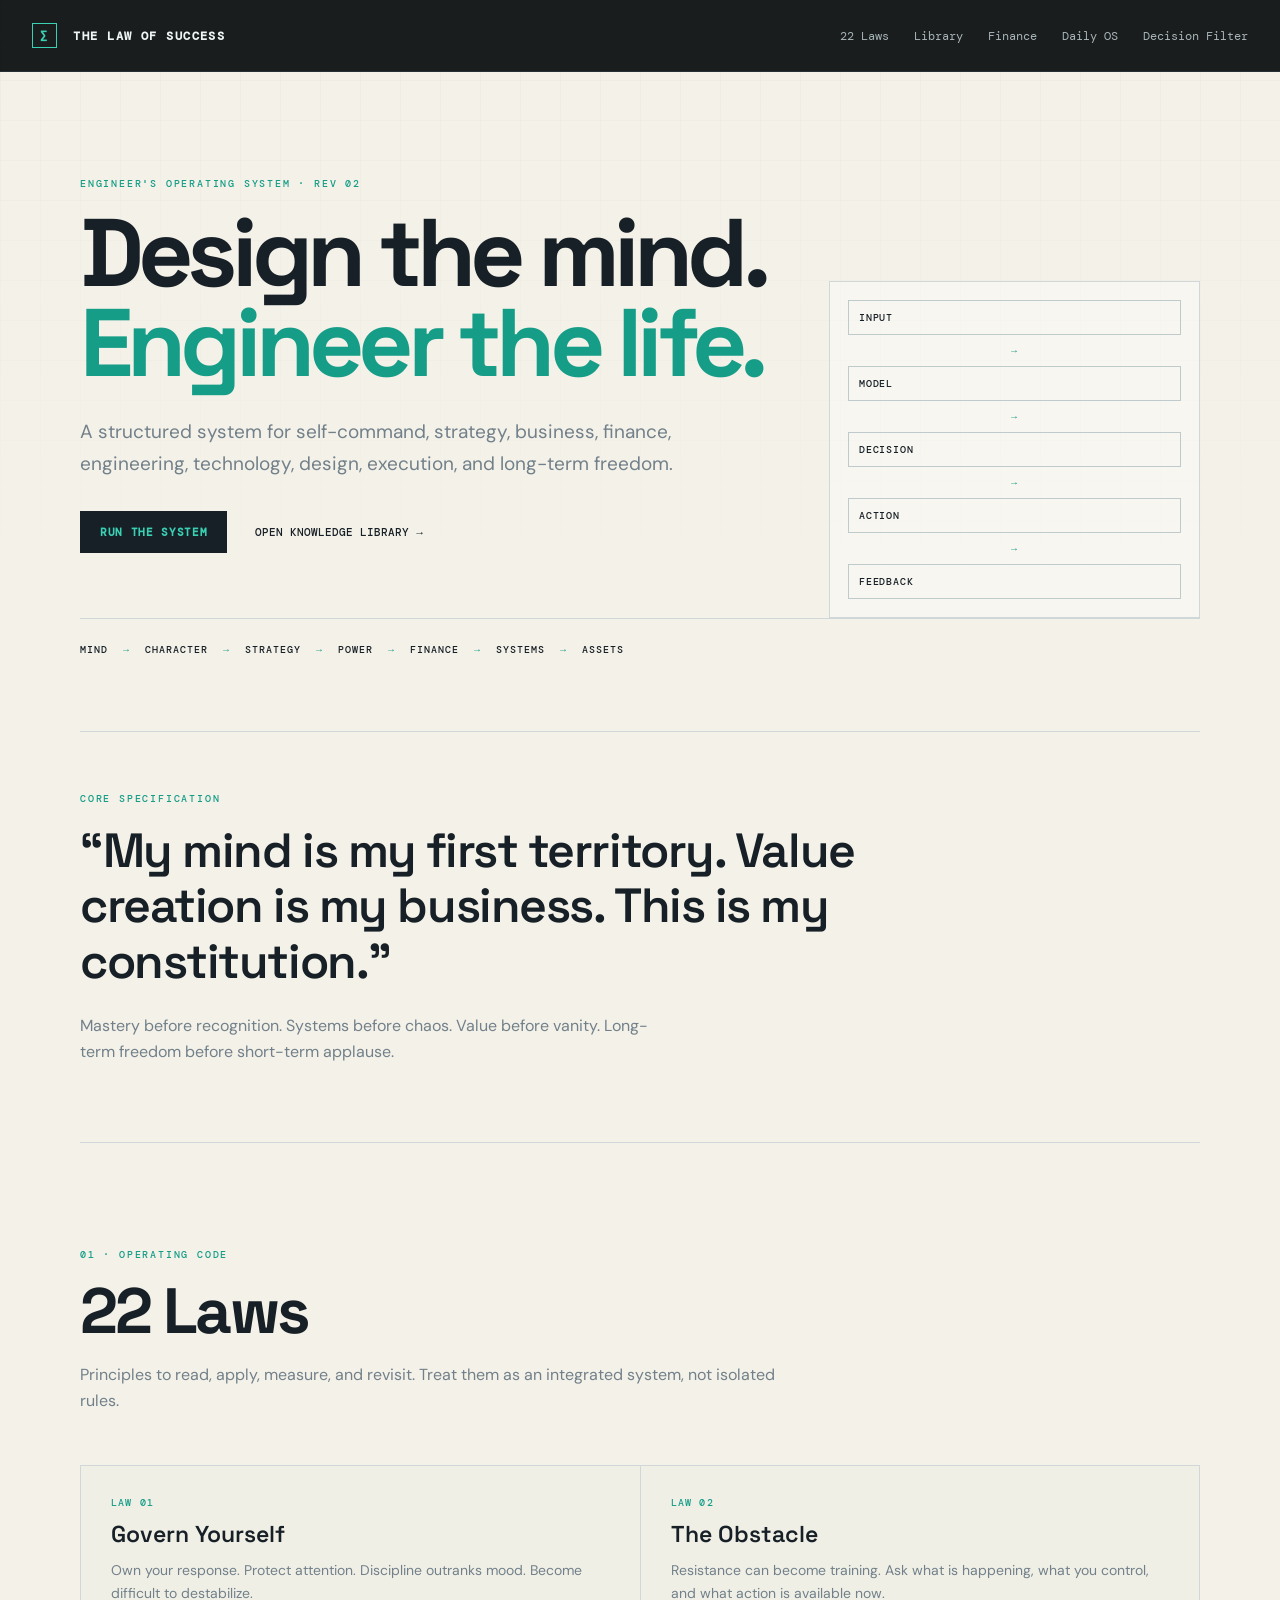
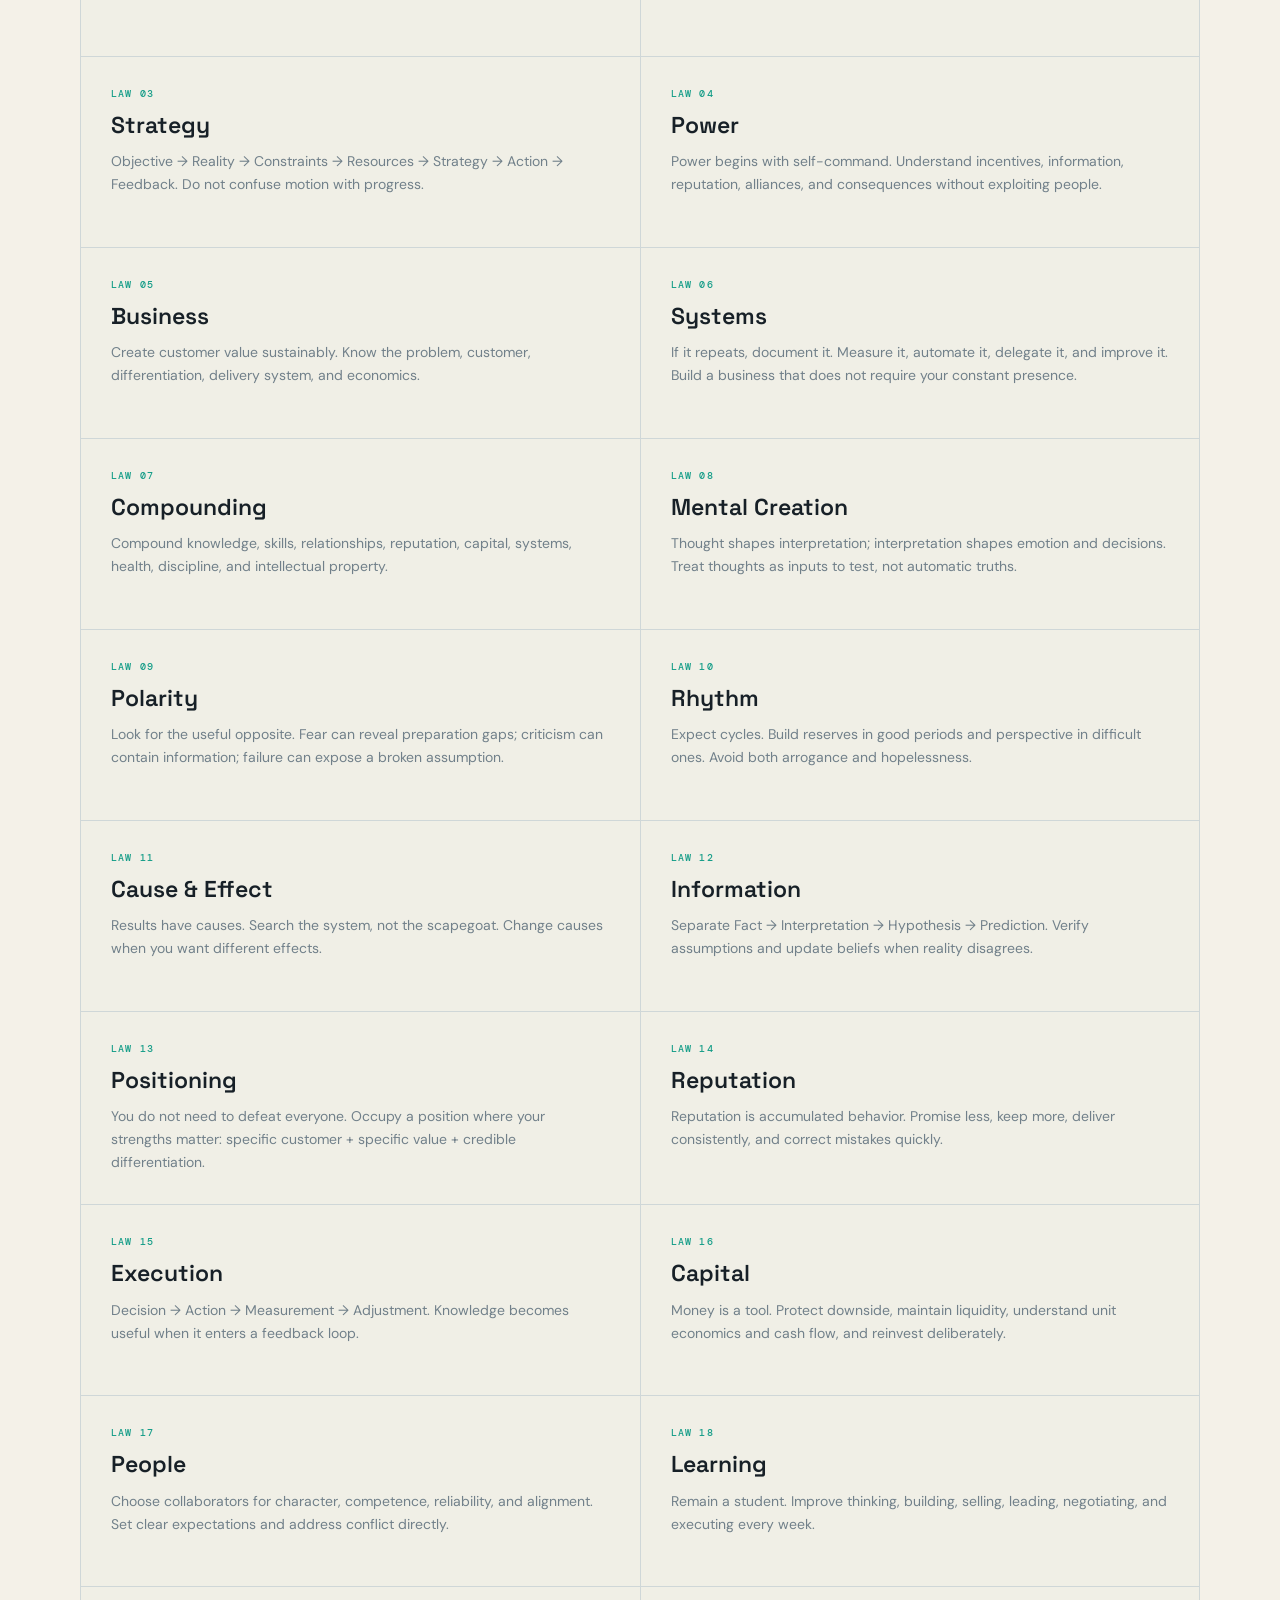
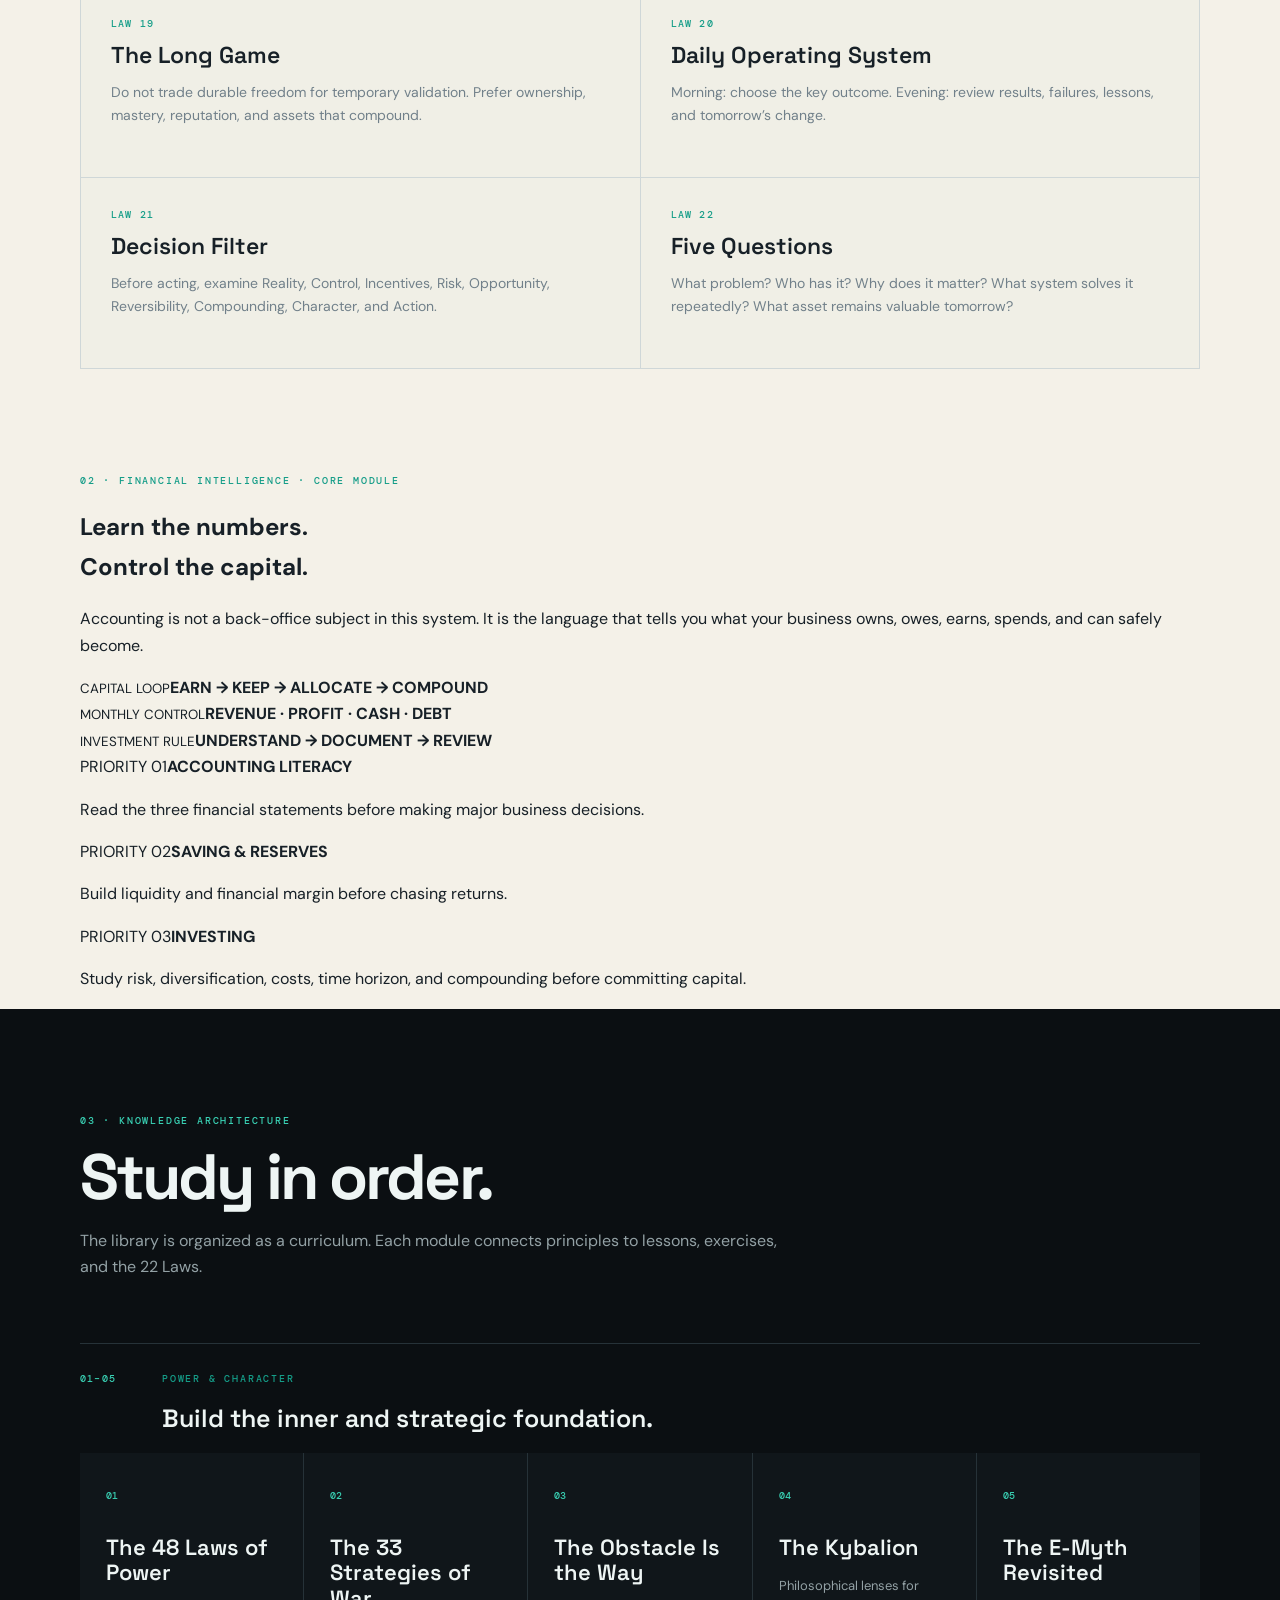
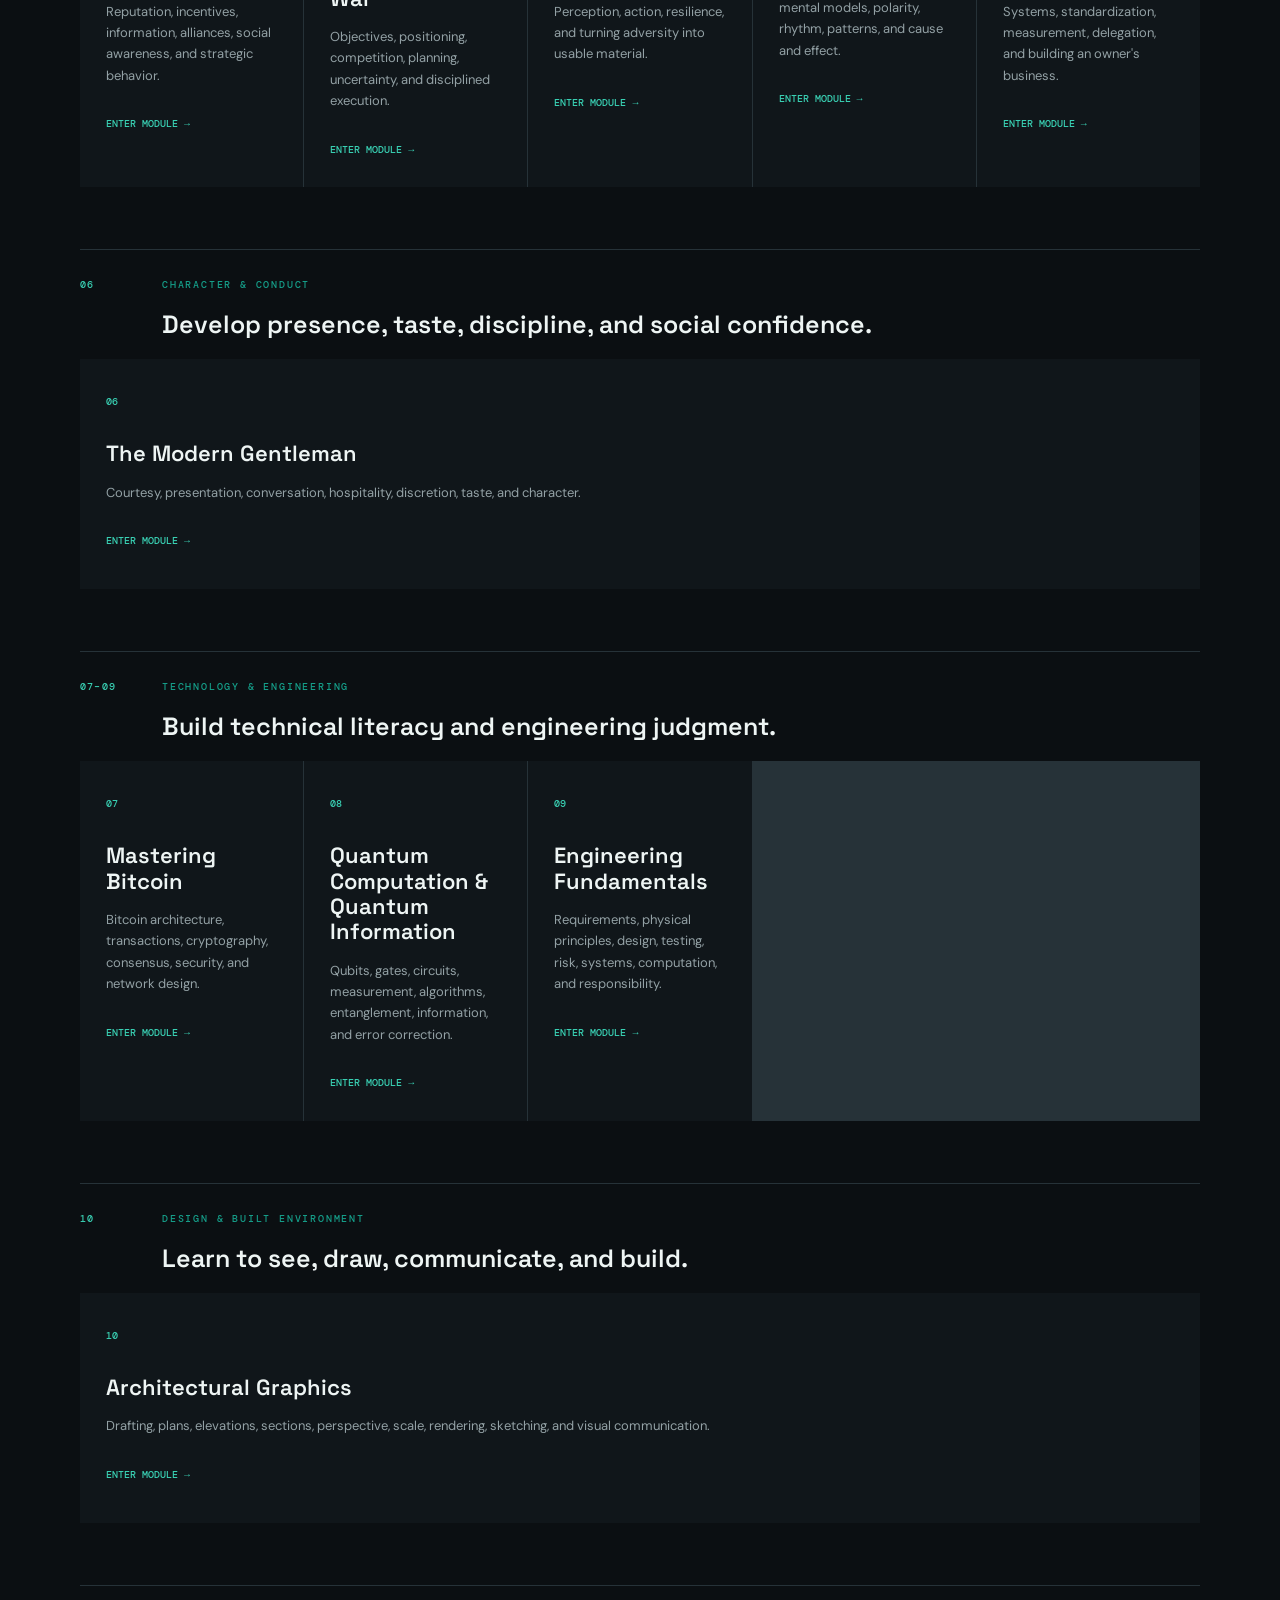
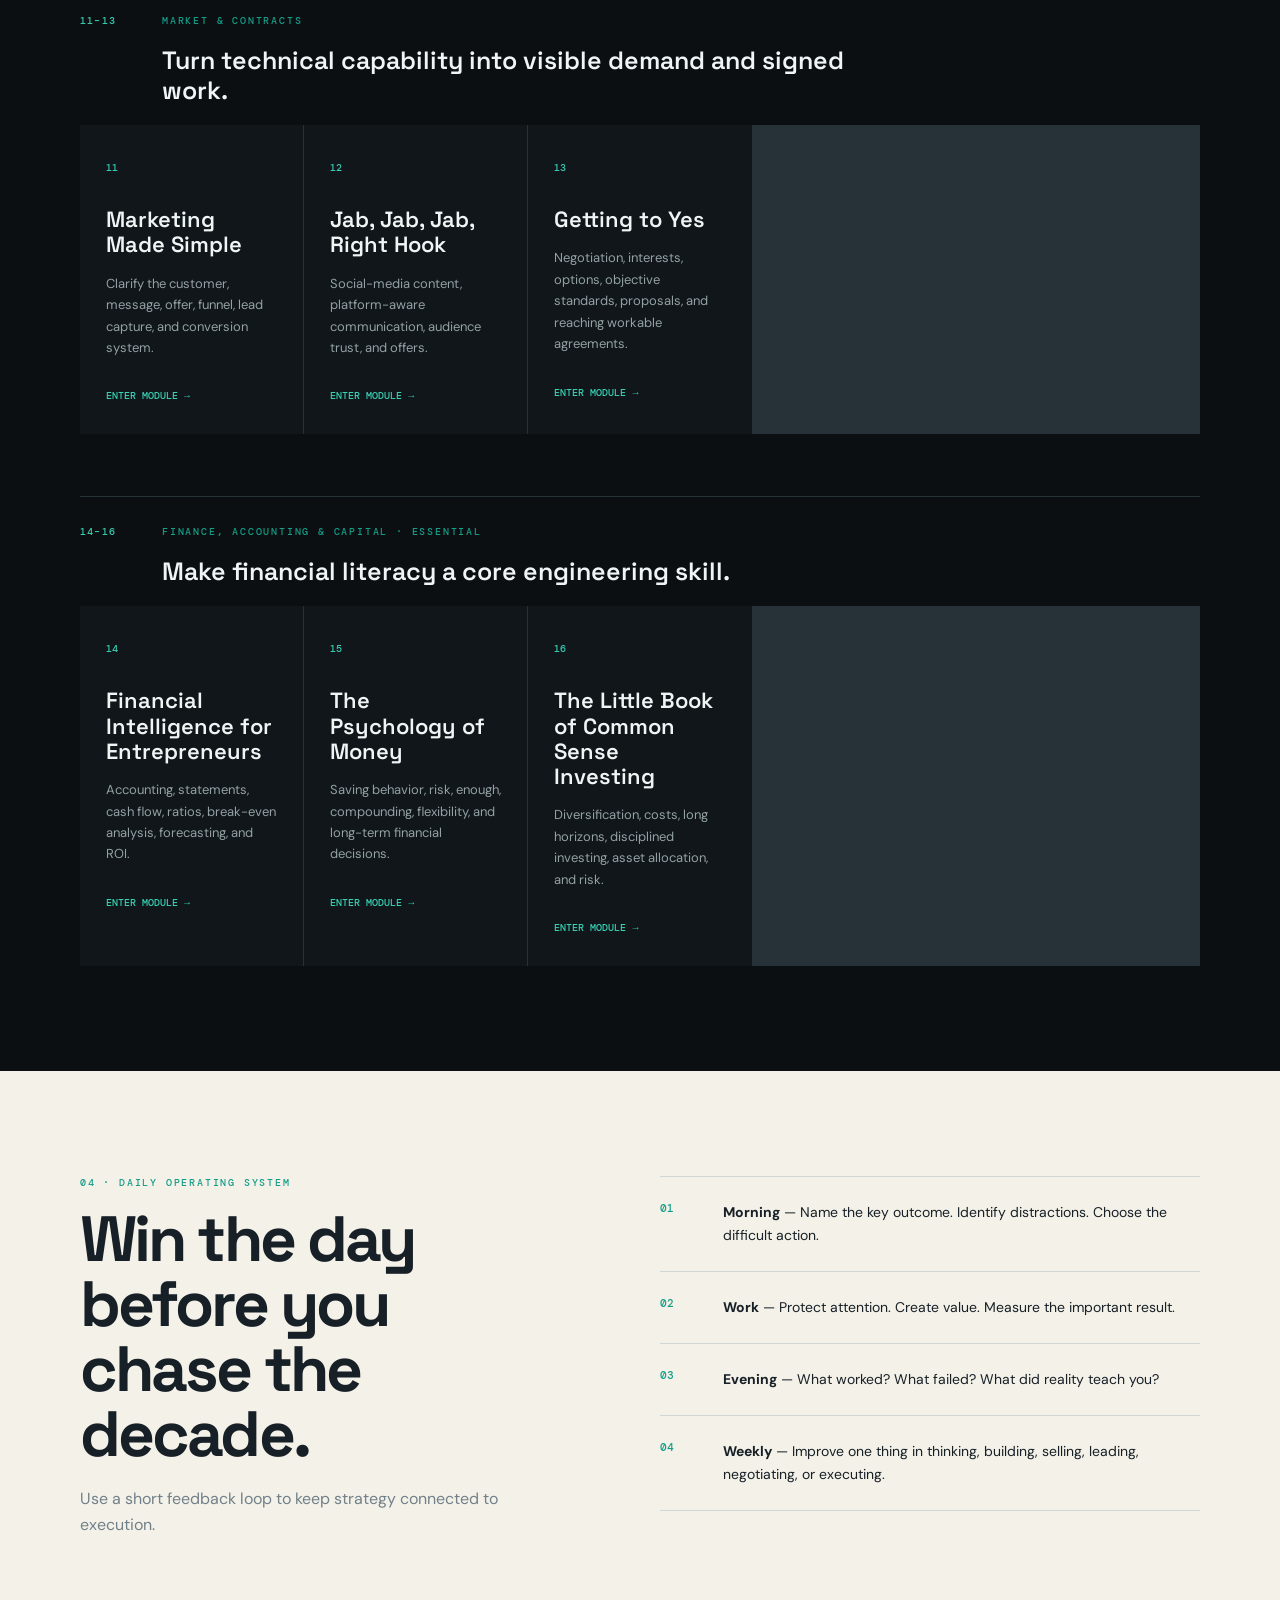
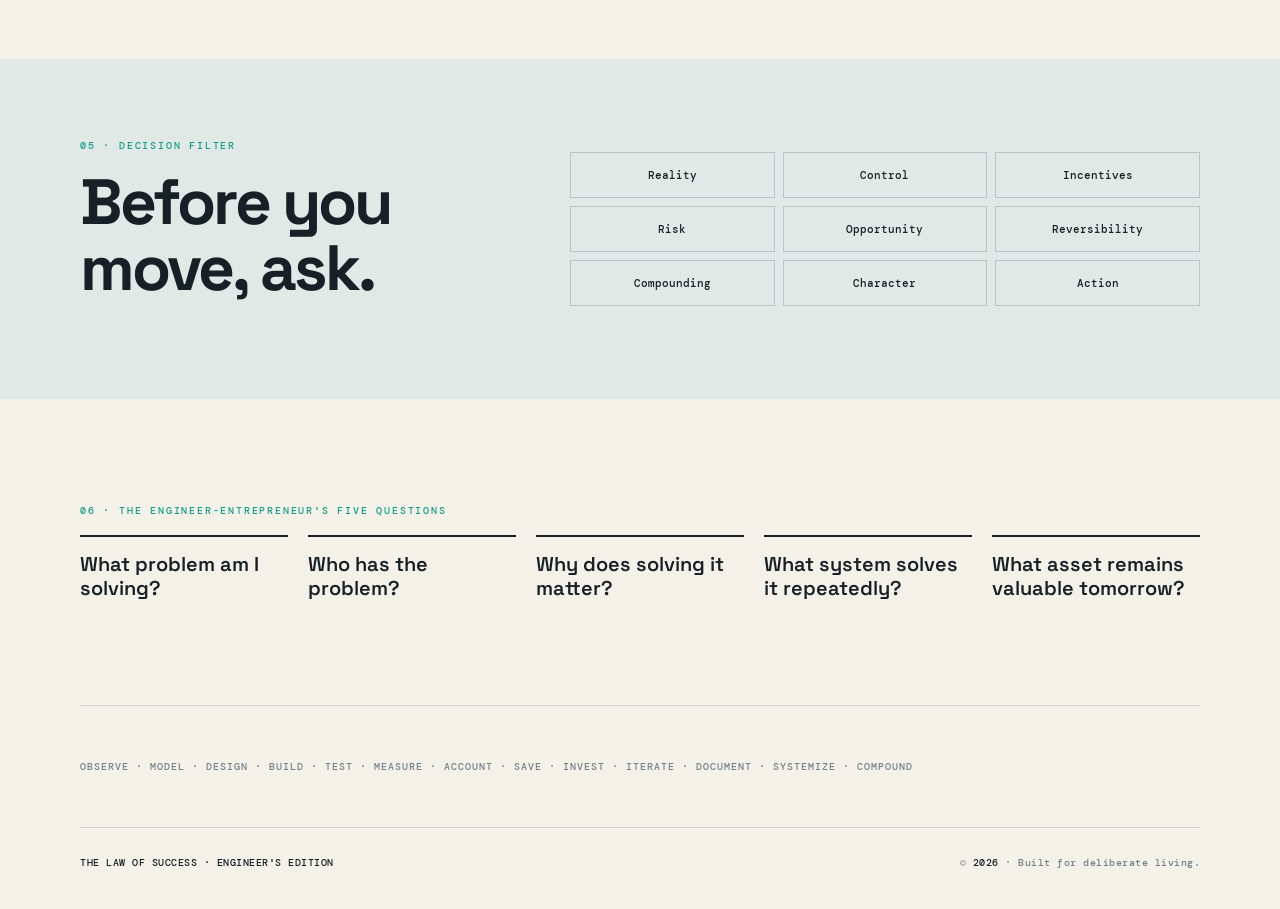
==== commit 66c8092b: "Make finance a core curriculum and add finance library track" ====
--- a/index.html
+++ b/index.html
@@ -3,7 +3,7 @@
 <head>
   <meta charset="utf-8">
   <meta name="viewport" content="width=device-width, initial-scale=1">
-  <meta name="description" content="The Law of Success — a practical personal constitution for disciplined thinking, strategy, business, technology, design, and long-term freedom.">
+  <meta name="description" content="The Law of Success — a practical personal constitution for disciplined thinking, strategy, business, finance, technology, design, and long-term freedom.">
   <title>The Law of Success — Engineer's Operating System</title>
   <link rel="preconnect" href="https://fonts.googleapis.com">
   <link rel="preconnect" href="https://fonts.gstatic.com" crossorigin>
@@ -15,22 +15,27 @@
   <header class="site-header">
     <a class="brand" href="#top"><span class="brand-mark">∑</span> THE LAW OF SUCCESS</a>
     <nav aria-label="Primary navigation">
-      <a href="#laws">22 Laws</a><a href="#foundations">Library</a><a href="#daily">Daily OS</a><a href="#decision">Decision Filter</a>
+      <a href="#laws">22 Laws</a><a href="#foundations">Library</a><a href="#finance">Finance</a><a href="#daily">Daily OS</a><a href="#decision">Decision Filter</a>
     </nav>
   </header>
   <main id="top">
     <section class="hero shell">
       <div class="hero-grid"><div>
-        <p class="eyebrow">ENGINEER'S OPERATING SYSTEM · REV 01</p>
+        <p class="eyebrow">ENGINEER'S OPERATING SYSTEM · REV 02</p>
         <h1>Design the mind.<br><span>Engineer the life.</span></h1>
-        <p class="hero-copy">A structured system for self-command, strategy, business, engineering, technology, design, execution, and long-term freedom.</p>
+        <p class="hero-copy">A structured system for self-command, strategy, business, finance, engineering, technology, design, execution, and long-term freedom.</p>
         <div class="hero-actions"><a class="button button-accent" href="#laws">RUN THE SYSTEM</a><a class="text-link" href="#foundations">OPEN KNOWLEDGE LIBRARY →</a></div>
       </div><div class="hero-diagram" aria-label="System architecture diagram"><span>INPUT</span><i>→</i><span>MODEL</span><i>→</i><span>DECISION</span><i>→</i><span>ACTION</span><i>→</i><span>FEEDBACK</span></div></div>
-      <div class="principles"><span>Mind</span><i>→</i><span>Character</span><i>→</i><span>Strategy</span><i>→</i><span>Power</span><i>→</i><span>Systems</span><i>→</i><span>Assets</span></div>
+      <div class="principles"><span>Mind</span><i>→</i><span>Character</span><i>→</i><span>Strategy</span><i>→</i><span>Power</span><i>→</i><span>Finance</span><i>→</i><span>Systems</span><i>→</i><span>Assets</span></div>
     </section>
     <section class="manifesto shell"><div class="section-label">CORE SPECIFICATION</div><blockquote>“My mind is my first territory. Value creation is my business. This is my constitution.”</blockquote><p>Mastery before recognition. Systems before chaos. Value before vanity. Long-term freedom before short-term applause.</p></section>
     <section id="laws" class="section shell"><div class="section-heading"><p class="eyebrow">01 · OPERATING CODE</p><h2>22 Laws</h2><p>Principles to read, apply, measure, and revisit. Treat them as an integrated system, not isolated rules.</p></div><div class="law-grid" id="lawGrid"></div></section>
-    <section id="foundations" class="dark-section"><div class="shell"><div class="section-heading light"><p class="eyebrow">02 · KNOWLEDGE ARCHITECTURE</p><h2>Study in order.</h2><p>The library is organized as a curriculum. Each module connects principles to lessons, exercises, and the 22 Laws.</p></div>
+
+    <section id="finance" class="finance-hero"><div class="shell"><div class="finance-intro"><div><p class="eyebrow">02 · FINANCIAL INTELLIGENCE · CORE MODULE</p><h2>Learn the numbers.<br><span>Control the capital.</span></h2><p>Accounting is not a back-office subject in this system. It is the language that tells you what your business owns, owes, earns, spends, and can safely become.</p></div><div class="finance-dashboard"><div><small>CAPITAL LOOP</small><strong>EARN → KEEP → ALLOCATE → COMPOUND</strong></div><div><small>MONTHLY CONTROL</small><strong>REVENUE · PROFIT · CASH · DEBT</strong></div><div><small>INVESTMENT RULE</small><strong>UNDERSTAND → DOCUMENT → REVIEW</strong></div></div></div>
+      <div class="finance-priority"><span>PRIORITY 01</span><strong>ACCOUNTING LITERACY</strong><p>Read the three financial statements before making major business decisions.</p><span>PRIORITY 02</span><strong>SAVING & RESERVES</strong><p>Build liquidity and financial margin before chasing returns.</p><span>PRIORITY 03</span><strong>INVESTING</strong><p>Study risk, diversification, costs, time horizon, and compounding before committing capital.</p></div>
+    </div></section>
+
+    <section id="foundations" class="dark-section"><div class="shell"><div class="section-heading light"><p class="eyebrow">03 · KNOWLEDGE ARCHITECTURE</p><h2>Study in order.</h2><p>The library is organized as a curriculum. Each module connects principles to lessons, exercises, and the 22 Laws.</p></div>
       <div class="library-track"><div class="track-heading"><span>01–05</span><div><p class="eyebrow">POWER & CHARACTER</p><h3>Build the inner and strategic foundation.</h3></div></div><div class="foundation-grid">
         <article class="book-card" data-book="power" tabindex="0" role="button"><span>01</span><h3>The 48 Laws of Power</h3><p>Reputation, incentives, information, alliances, social awareness, and strategic behavior.</p><button>ENTER MODULE →</button></article>
         <article class="book-card" data-book="war" tabindex="0" role="button"><span>02</span><h3>The 33 Strategies of War</h3><p>Objectives, positioning, competition, planning, uncertainty, and disciplined execution.</p><button>ENTER MODULE →</button></article>
@@ -50,12 +55,17 @@
         <article class="book-card" data-book="social" tabindex="0" role="button"><span>12</span><h3>Jab, Jab, Jab, Right Hook</h3><p>Social-media content, platform-aware communication, audience trust, and offers.</p><button>ENTER MODULE →</button></article>
         <article class="book-card" data-book="contracts" tabindex="0" role="button"><span>13</span><h3>Getting to Yes</h3><p>Negotiation, interests, options, objective standards, proposals, and reaching workable agreements.</p><button>ENTER MODULE →</button></article>
       </div></div>
+      <div class="library-track finance-library"><div class="track-heading"><span>14–16</span><div><p class="eyebrow">FINANCE, ACCOUNTING & CAPITAL · ESSENTIAL</p><h3>Make financial literacy a core engineering skill.</h3></div></div><div class="foundation-grid">
+        <article class="book-card" data-book="financeAccounting" tabindex="0" role="button"><span>14</span><h3>Financial Intelligence for Entrepreneurs</h3><p>Accounting, statements, cash flow, ratios, break-even analysis, forecasting, and ROI.</p><button>ENTER MODULE →</button></article>
+        <article class="book-card" data-book="financeMoney" tabindex="0" role="button"><span>15</span><h3>The Psychology of Money</h3><p>Saving behavior, risk, enough, compounding, flexibility, and long-term financial decisions.</p><button>ENTER MODULE →</button></article>
+        <article class="book-card" data-book="financeInvesting" tabindex="0" role="button"><span>16</span><h3>The Little Book of Common Sense Investing</h3><p>Diversification, costs, long horizons, disciplined investing, asset allocation, and risk.</p><button>ENTER MODULE →</button></article>
+      </div></div>
     </div></section>
     <div class="book-modal" id="bookModal" aria-hidden="true" role="dialog" aria-modal="true" aria-labelledby="modalTitle"><div class="modal-backdrop" data-close-book></div><div class="modal-panel"><button class="modal-close" id="closeBook" aria-label="Close module">×</button><div class="modal-inner" id="modalContent"></div></div></div>
-    <section id="daily" class="section shell split-section"><div><p class="eyebrow">03 · DAILY OPERATING SYSTEM</p><h2>Win the day before you chase the decade.</h2><p>Use a short feedback loop to keep strategy connected to execution.</p></div><div class="checklist"><div><b>01</b><span><strong>Morning</strong> — Name the key outcome. Identify distractions. Choose the difficult action.</span></div><div><b>02</b><span><strong>Work</strong> — Protect attention. Create value. Measure the important result.</span></div><div><b>03</b><span><strong>Evening</strong> — What worked? What failed? What did reality teach you?</span></div><div><b>04</b><span><strong>Weekly</strong> — Improve one thing in thinking, building, selling, leading, negotiating, or executing.</span></div></div></section>
-    <section id="decision" class="decision-section"><div class="shell decision-box"><div><p class="eyebrow">04 · DECISION FILTER</p><h2>Before you move, ask.</h2></div><div class="filter-grid"><span>Reality</span><span>Control</span><span>Incentives</span><span>Risk</span><span>Opportunity</span><span>Reversibility</span><span>Compounding</span><span>Character</span><span>Action</span></div></div></section>
-    <section class="section shell questions"><p class="eyebrow">05 · THE ENGINEER-ENTREPRENEUR'S FIVE QUESTIONS</p><ol><li>What problem am I solving?</li><li>Who has the problem?</li><li>Why does solving it matter?</li><li>What system solves it repeatedly?</li><li>What asset remains valuable tomorrow?</li></ol></section>
-    <section class="final-code shell"><p>OBSERVE · MODEL · DESIGN · BUILD · TEST · MEASURE · ITERATE · DOCUMENT · SYSTEMIZE · COMPOUND</p></section>
+    <section id="daily" class="section shell split-section"><div><p class="eyebrow">04 · DAILY OPERATING SYSTEM</p><h2>Win the day before you chase the decade.</h2><p>Use a short feedback loop to keep strategy connected to execution.</p></div><div class="checklist"><div><b>01</b><span><strong>Morning</strong> — Name the key outcome. Identify distractions. Choose the difficult action.</span></div><div><b>02</b><span><strong>Work</strong> — Protect attention. Create value. Measure the important result.</span></div><div><b>03</b><span><strong>Evening</strong> — What worked? What failed? What did reality teach you?</span></div><div><b>04</b><span><strong>Weekly</strong> — Improve one thing in thinking, building, selling, leading, negotiating, or executing.</span></div></div></section>
+    <section id="decision" class="decision-section"><div class="shell decision-box"><div><p class="eyebrow">05 · DECISION FILTER</p><h2>Before you move, ask.</h2></div><div class="filter-grid"><span>Reality</span><span>Control</span><span>Incentives</span><span>Risk</span><span>Opportunity</span><span>Reversibility</span><span>Compounding</span><span>Character</span><span>Action</span></div></div></section>
+    <section class="section shell questions"><p class="eyebrow">06 · THE ENGINEER-ENTREPRENEUR'S FIVE QUESTIONS</p><ol><li>What problem am I solving?</li><li>Who has the problem?</li><li>Why does solving it matter?</li><li>What system solves it repeatedly?</li><li>What asset remains valuable tomorrow?</li></ol></section>
+    <section class="final-code shell"><p>OBSERVE · MODEL · DESIGN · BUILD · TEST · MEASURE · ACCOUNT · SAVE · INVEST · ITERATE · DOCUMENT · SYSTEMIZE · COMPOUND</p></section>
   </main><footer class="site-footer shell"><span>THE LAW OF SUCCESS · ENGINEER'S EDITION</span><span>© <span id="year"></span> · Built for deliberate living.</span></footer>
-  <script src="script.js"></script><script src="library.js"></script>
+  <script src="script.js"></script><script src="library.js"></script><script src="finance.js"></script>
 </body></html>
--- a/styles.css
+++ b/styles.css
@@ -1 +1 @@
-:root{--ink:#171714;--muted:#696860;--paper:#f5f2eb;--line:#d9d5cb;--accent:#b58a4a;--dark:#171815;--serif:'Playfair Display',Georgia,serif;--sans:'DM Sans',Arial,sans-serif}*{box-sizing:border-box}html{scroll-behavior:smooth}body{margin:0;background:var(--paper);color:var(--ink);font-family:var(--sans);line-height:1.65}body.modal-open{overflow:hidden}.shell{width:min(1120px,calc(100% - 48px));margin:auto}.site-header{height:72px;display:flex;align-items:center;justify-content:space-between;padding:0 32px;border-bottom:1px solid var(--line);background:rgba(245,242,235,.9);backdrop-filter:blur(12px);position:sticky;top:0;z-index:10}.brand{font-size:12px;letter-spacing:.16em;font-weight:700;color:var(--ink);text-decoration:none}.site-header nav{display:flex;gap:24px}.site-header nav a{font-size:13px;color:var(--muted);text-decoration:none}.site-header nav a:hover{color:var(--ink)}.hero{padding:120px 0 80px}.eyebrow,.section-label{font-size:11px;letter-spacing:.2em;font-weight:700;color:var(--accent);margin:0 0 18px}.hero h1{font:700 clamp(54px,9vw,104px)/.98 var(--serif);letter-spacing:-.05em;margin:0;max-width:850px}.hero h1 em{font-weight:600}.hero-copy{font-size:20px;color:var(--muted);max-width:650px;margin:30px 0}.hero-actions{display:flex;align-items:center;gap:28px;margin:34px 0 72px}.button{padding:13px 20px;text-decoration:none;font-weight:600;font-size:13px}.button-dark{background:var(--ink);color:white}.text-link{color:var(--ink);text-decoration:none;font-size:13px;font-weight:600}.principles{display:flex;gap:15px;align-items:center;flex-wrap:wrap;border-top:1px solid var(--line);padding-top:24px;font-size:12px;letter-spacing:.08em;text-transform:uppercase}.principles i{font-style:normal;color:var(--accent)}.manifesto{border-top:1px solid var(--line);border-bottom:1px solid var(--line);padding:60px 0}.manifesto blockquote{font:600 clamp(28px,4vw,48px)/1.15 var(--serif);max-width:850px;margin:0 0 24px}.manifesto p{color:var(--muted);max-width:600px}.section{padding:110px 0}.section-heading{max-width:700px;margin-bottom:50px}.section-heading h2,.split-section h2,.decision-box h2{font:700 clamp(40px,6vw,64px)/1.05 var(--serif);letter-spacing:-.04em;margin:0 0 18px}.section-heading p:not(.eyebrow){color:var(--muted);margin:0}.law-grid{display:grid;grid-template-columns:repeat(2,1fr);gap:1px;background:var(--line);border:1px solid var(--line)}.law{background:var(--paper);padding:30px;min-height:190px}.law-number{font-size:11px;letter-spacing:.12em;color:var(--accent);font-weight:700}.law h3{font:600 24px/1.15 var(--serif);margin:12px 0}.law p{color:var(--muted);margin:0;font-size:14px}.dark-section{background:var(--dark);color:#f5f2eb;padding:110px 0}.light .eyebrow{color:#c8a66e}.light p:not(.eyebrow){color:#aaa99f}.library-track{margin-top:62px}.track-heading{display:flex;gap:24px;align-items:flex-start;border-top:1px solid #45453f;padding:28px 0 20px}.track-heading>span{color:#c8a66e;font-size:11px;letter-spacing:.12em;font-weight:700;min-width:58px}.track-heading .eyebrow{margin-bottom:7px}.track-heading h3{font:600 25px/1.2 var(--serif);margin:0;max-width:720px}.foundation-grid{display:grid;grid-template-columns:repeat(5,1fr);gap:1px;background:#45453f}.foundation-grid.single-book{grid-template-columns:minmax(0,1fr)}.foundation-grid article{background:var(--dark);padding:26px;min-height:270px}.foundation-grid.single-book article{min-height:230px}.foundation-grid span{color:#c8a66e;font-size:11px}.foundation-grid h3{font:600 23px/1.15 var(--serif);margin:30px 0 15px}.foundation-grid p{font-size:13px;color:#aaa99f}.book-card{cursor:pointer;transition:background .2s,transform .2s}.book-card:hover,.book-card:focus{background:#22231f;outline:none;transform:translateY(-2px)}.book-card button{margin-top:18px;border:0;background:transparent;color:#c8a66e;padding:0;font:600 12px var(--sans);cursor:pointer}.book-modal{display:none;position:fixed;inset:0;z-index:50}.book-modal.open{display:block}.modal-backdrop{position:absolute;inset:0;background:rgba(0,0,0,.7);backdrop-filter:blur(6px)}.modal-panel{position:relative;width:min(920px,calc(100% - 32px));max-height:calc(100vh - 40px);margin:20px auto;background:var(--paper);color:var(--ink);overflow:auto;box-shadow:0 25px 80px rgba(0,0,0,.35)}.modal-inner{padding:58px clamp(24px,5vw,64px) 64px}.modal-close{position:absolute;right:18px;top:12px;border:0;background:transparent;color:var(--ink);font-size:34px;line-height:1;cursor:pointer;z-index:2}.modal-inner h2{font:700 clamp(38px,6vw,64px)/1.02 var(--serif);letter-spacing:-.04em;margin:0 0 8px}.book-author{color:var(--accent);font-size:13px;font-weight:700;margin:0 0 28px}.book-intro{font-size:17px;color:var(--muted);max-width:760px;margin:0 0 42px}.module-section{margin-top:42px;padding-top:30px;border-top:1px solid var(--line)}.tag-row{display:flex;flex-wrap:wrap;gap:8px}.tag-row span{border:1px solid var(--line);padding:8px 12px;font-size:12px;font-weight:600;background:#eee9df}.law-tags span{background:transparent}.lesson-list{border-top:1px solid var(--line)}.lesson-list article{display:grid;grid-template-columns:54px 1fr;gap:20px;padding:25px 0;border-bottom:1px solid var(--line)}.lesson-list article>span{font-size:11px;letter-spacing:.12em;color:var(--accent);font-weight:700;padding-top:4px}.lesson-list h3{font:600 23px/1.2 var(--serif);margin:0 0 8px}.lesson-list p{color:var(--muted);font-size:14px;margin:0;max-width:680px}.apply-box{margin-top:38px;padding:28px;background:#e8e3d8}.apply-box .eyebrow{margin-bottom:10px}.apply-box p:last-child{margin:0;font-size:15px}.exercise-section ol{margin:0;padding-left:22px;color:var(--muted)}.exercise-section li{padding:8px 0;font-size:14px}.book-note{font-size:11px;color:var(--muted);margin:28px 0 0}.split-section{display:grid;grid-template-columns:1fr 1.1fr;gap:90px;align-items:start}.split-section>div:first-child p:not(.eyebrow){color:var(--muted);max-width:450px}.checklist{border-top:1px solid var(--line)}.checklist div{display:grid;grid-template-columns:45px 1fr;gap:18px;padding:24px 0;border-bottom:1px solid var(--line);font-size:14px}.checklist b{color:var(--accent)}.checklist strong{font-weight:700}.decision-section{background:#e8e3d8;padding:80px 0}.decision-box{display:grid;grid-template-columns:1fr 1.5fr;gap:70px;align-items:center}.filter-grid{display:grid;grid-template-columns:repeat(3,1fr);gap:8px}.filter-grid span{border:1px solid #c9c4b8;padding:15px;text-align:center;font-size:13px;font-weight:600}.questions ol{list-style:none;padding:0;margin:0;display:grid;grid-template-columns:repeat(5,1fr);gap:20px}.questions li{border-top:2px solid var(--ink);padding-top:15px;font:600 21px/1.2 var(--serif)}.questions li::first-letter{color:var(--accent)}.final-code{border-top:1px solid var(--line);padding:50px 0}.final-code p{font-size:11px;letter-spacing:.1em;line-height:2.1;color:var(--muted);margin:0}.site-footer{border-top:1px solid var(--line);padding:28px 0 40px;display:flex;justify-content:space-between;color:var(--muted);font-size:11px;letter-spacing:.06em}.site-footer span:first-child{color:var(--ink);font-weight:700}@media(max-width:1000px){.foundation-grid{grid-template-columns:repeat(2,1fr)}}@media(max-width:800px){.site-header{padding:0 20px}.site-header nav{display:none}.shell{width:min(100% - 32px,1120px)}.hero{padding:80px 0 60px}.hero h1{font-size:58px}.principles{gap:9px}.law-grid,.split-section,.decision-box{grid-template-columns:1fr}.foundation-grid{grid-template-columns:1fr 1fr}.questions ol{grid-template-columns:1fr 1fr}.decision-box{gap:35px}.filter-grid{grid-template-columns:1fr 1fr}.site-footer{display:block}.site-footer span{display:block;margin:5px 0}.modal-panel{max-height:calc(100vh - 20px);margin:10px auto}.modal-inner{padding-top:52px}.track-heading{gap:14px}.track-heading>span{min-width:42px}}@media(max-width:500px){.hero h1{font-size:48px}.hero-copy{font-size:17px}.foundation-grid{grid-template-columns:1fr}.questions ol{grid-template-columns:1fr}.filter-grid{grid-template-columns:1fr}.hero-actions{align-items:flex-start;flex-direction:column;gap:16px}.section,.dark-section{padding:75px 0}.lesson-list article{grid-template-columns:38px 1fr;gap:12px}.lesson-list h3{font-size:20px}.track-heading h3{font-size:21px}}
+:root{--bg:#0b0f12;--panel:#10161a;--paper:#f4f1e8;--ink:#172027;--muted:#71808a;--line:#cfd7d8;--dark-line:#263238;--accent:#39d0b3;--accent-2:#78a9ff;--white:#eef5f4;--mono:'DM Mono',monospace;--sans:'DM Sans',Arial,sans-serif;--display:'Space Grotesk',Arial,sans-serif}*{box-sizing:border-box}html{scroll-behavior:smooth}body{margin:0;background:var(--paper);color:var(--ink);font-family:var(--sans);line-height:1.65}.grid-overlay{position:fixed;inset:0;pointer-events:none;opacity:.08;background-image:linear-gradient(rgba(50,70,80,.35) 1px,transparent 1px),linear-gradient(90deg,rgba(50,70,80,.35) 1px,transparent 1px);background-size:40px 40px;mask-image:linear-gradient(to bottom,black,transparent 70%);z-index:0}body.modal-open{overflow:hidden}.shell{width:min(1120px,calc(100% - 48px));margin:auto;position:relative;z-index:1}.site-header{height:72px;display:flex;align-items:center;justify-content:space-between;padding:0 32px;border-bottom:1px solid var(--dark-line);background:rgba(11,15,18,.94);backdrop-filter:blur(14px);position:sticky;top:0;z-index:10}.brand{font:600 12px var(--mono);letter-spacing:.12em;color:var(--white);text-decoration:none}.brand-mark{display:inline-grid;place-items:center;width:25px;height:25px;margin-right:8px;border:1px solid var(--accent);color:var(--accent)}.site-header nav{display:flex;gap:25px}.site-header nav a{font:400 12px var(--mono);color:#a9b5b8;text-decoration:none}.site-header nav a:hover{color:var(--accent)}.hero{padding:105px 0 75px}.hero-grid{display:grid;grid-template-columns:1.3fr .7fr;gap:60px;align-items:end}.eyebrow,.section-label{font:500 10px var(--mono);letter-spacing:.18em;color:#159d88;margin:0 0 18px}.hero h1{font:700 clamp(52px,8vw,96px)/.94 var(--display);letter-spacing:-.06em;margin:0;max-width:900px}.hero h1 span{color:#159d88}.hero-copy{font-size:19px;color:var(--muted);max-width:650px;margin:28px 0}.hero-actions{display:flex;align-items:center;gap:28px;margin:32px 0 65px}.button{padding:13px 19px;text-decoration:none;font:600 11px var(--mono);letter-spacing:.06em}.button-accent{background:var(--ink);color:var(--accent);border:1px solid var(--ink)}.text-link{color:var(--ink);text-decoration:none;font:500 11px var(--mono)}.hero-diagram{border:1px solid var(--line);padding:18px;display:flex;flex-direction:column;gap:9px;background:rgba(255,255,255,.35);font:500 10px var(--mono);letter-spacing:.08em}.hero-diagram span{padding:10px;border:1px solid #bfcacc}.hero-diagram i{font-style:normal;color:#159d88;text-align:center}.principles{display:flex;gap:15px;align-items:center;flex-wrap:wrap;border-top:1px solid var(--line);padding-top:24px;font:500 10px var(--mono);letter-spacing:.1em;text-transform:uppercase}.principles i{font-style:normal;color:#159d88}.manifesto{border-top:1px solid var(--line);border-bottom:1px solid var(--line);padding:60px 0}.manifesto blockquote{font:600 clamp(28px,4vw,48px)/1.15 var(--display);max-width:850px;margin:0 0 24px;letter-spacing:-.03em}.manifesto p{color:var(--muted);max-width:600px}.section{padding:105px 0}.section-heading{max-width:720px;margin-bottom:50px}.section-heading h2,.split-section h2,.decision-box h2{font:700 clamp(40px,6vw,64px)/1.02 var(--display);letter-spacing:-.045em;margin:0 0 18px}.section-heading p:not(.eyebrow){color:var(--muted);margin:0}.law-grid{display:grid;grid-template-columns:repeat(2,1fr);gap:1px;background:var(--line);border:1px solid var(--line)}.law{background:rgba(244,241,232,.92);padding:30px;min-height:190px}.law-number{font:500 10px var(--mono);letter-spacing:.12em;color:#159d88}.law h3{font:600 23px/1.15 var(--display);margin:12px 0}.law p{color:var(--muted);margin:0;font-size:14px}.dark-section{background:var(--bg);color:var(--white);padding:105px 0}.light .eyebrow{color:var(--accent)}.light p:not(.eyebrow){color:#93a1a5}.library-track{margin-top:62px}.track-heading{display:flex;gap:24px;align-items:flex-start;border-top:1px solid var(--dark-line);padding:28px 0 20px}.track-heading>span{color:var(--accent);font:500 10px var(--mono);letter-spacing:.12em;min-width:58px}.track-heading h3{font:600 25px/1.2 var(--display);margin:0;max-width:720px}.foundation-grid{display:grid;grid-template-columns:repeat(5,1fr);gap:1px;background:var(--dark-line)}.foundation-grid.single-book{grid-template-columns:minmax(0,1fr)}.foundation-grid article{background:var(--panel);padding:26px;min-height:275px;border-top:2px solid transparent}.foundation-grid.single-book article{min-height:230px}.foundation-grid span{color:var(--accent);font:500 10px var(--mono)}.foundation-grid h3{font:600 22px/1.15 var(--display);margin:28px 0 15px}.foundation-grid p{font-size:13px;color:#93a1a5}.book-card{cursor:pointer;transition:background .2s,transform .2s,border-color .2s}.book-card:hover,.book-card:focus{background:#151e23;outline:none;transform:translateY(-3px);border-top-color:var(--accent)}.book-card button{margin-top:18px;border:0;background:transparent;color:var(--accent);padding:0;font:500 10px var(--mono);cursor:pointer}.book-modal{display:none;position:fixed;inset:0;z-index:50}.book-modal.open{display:block}.modal-backdrop{position:absolute;inset:0;background:rgba(3,7,9,.78);backdrop-filter:blur(8px)}.modal-panel{position:relative;width:min(940px,calc(100% - 32px));max-height:calc(100vh - 40px);margin:20px auto;background:var(--paper);color:var(--ink);overflow:auto;box-shadow:0 25px 80px rgba(0,0,0,.45);border-top:3px solid var(--accent)}.modal-inner{padding:58px clamp(24px,5vw,64px) 64px}.modal-close{position:absolute;right:18px;top:12px;border:0;background:transparent;color:var(--ink);font-size:34px;line-height:1;cursor:pointer;z-index:2}.modal-inner h2{font:700 clamp(38px,6vw,64px)/1.02 var(--display);letter-spacing:-.04em;margin:0 0 8px}.book-author{color:#159d88;font:500 12px var(--mono);margin:0 0 28px}.book-intro{font-size:17px;color:var(--muted);max-width:760px;margin:0 0 42px}.module-section{margin-top:42px;padding-top:30px;border-top:1px solid var(--line)}.tag-row{display:flex;flex-wrap:wrap;gap:8px}.tag-row span{border:1px solid #bdc9cb;padding:8px 12px;font:500 10px var(--mono);background:#e9efed}.law-tags span{background:transparent}.lesson-list{border-top:1px solid var(--line)}.lesson-list article{display:grid;grid-template-columns:54px 1fr;gap:20px;padding:25px 0;border-bottom:1px solid var(--line)}.lesson-list article>span{font:500 10px var(--mono);letter-spacing:.12em;color:#159d88;padding-top:4px}.lesson-list h3{font:600 22px/1.2 var(--display);margin:0 0 8px}.lesson-list p{color:var(--muted);font-size:14px;margin:0;max-width:680px}.apply-box{margin-top:38px;padding:28px;background:#e1e9e7;border-left:3px solid #159d88}.apply-box .eyebrow{margin-bottom:10px}.apply-box p:last-child{margin:0;font-size:15px}.exercise-section ol{margin:0;padding-left:22px;color:var(--muted)}.exercise-section li{padding:8px 0;font-size:14px}.book-note{font-size:11px;color:var(--muted);margin:28px 0 0}.split-section{display:grid;grid-template-columns:1fr 1.1fr;gap:90px;align-items:start}.split-section>div:first-child p:not(.eyebrow){color:var(--muted);max-width:450px}.checklist{border-top:1px solid var(--line)}.checklist div{display:grid;grid-template-columns:45px 1fr;gap:18px;padding:24px 0;border-bottom:1px solid var(--line);font-size:14px}.checklist b{color:#159d88;font:500 11px var(--mono)}.decision-section{background:#e1e9e7;padding:80px 0}.decision-box{display:grid;grid-template-columns:1fr 1.5fr;gap:70px;align-items:center}.filter-grid{display:grid;grid-template-columns:repeat(3,1fr);gap:8px}.filter-grid span{border:1px solid #b8c5c6;padding:15px;text-align:center;font:500 11px var(--mono)}.questions ol{list-style:none;padding:0;margin:0;display:grid;grid-template-columns:repeat(5,1fr);gap:20px}.questions li{border-top:2px solid var(--ink);padding-top:15px;font:600 20px/1.2 var(--display)}.final-code{border-top:1px solid var(--line);padding:50px 0}.final-code p{font:500 10px var(--mono);letter-spacing:.1em;line-height:2.1;color:var(--muted);margin:0}.site-footer{border-top:1px solid var(--line);padding:28px 0 40px;display:flex;justify-content:space-between;color:var(--muted);font:500 10px var(--mono);letter-spacing:.05em}.site-footer span:first-child{color:var(--ink)}@media(max-width:1000px){.foundation-grid{grid-template-columns:repeat(2,1fr)}.hero-grid{grid-template-columns:1fr}.hero-diagram{max-width:400px}}@media(max-width:800px){.site-header{padding:0 20px}.site-header nav{display:none}.shell{width:min(100% - 32px,1120px)}.hero{padding:80px 0 60px}.hero h1{font-size:58px}.principles{gap:9px}.law-grid,.split-section,.decision-box{grid-template-columns:1fr}.foundation-grid{grid-template-columns:1fr 1fr}.questions ol{grid-template-columns:1fr 1fr}.decision-box{gap:35px}.filter-grid{grid-template-columns:1fr 1fr}.site-footer{display:block}.site-footer span{display:block;margin:5px 0}.modal-panel{max-height:calc(100vh - 20px);margin:10px auto}.modal-inner{padding-top:52px}.track-heading{gap:14px}.track-heading>span{min-width:42px}}@media(max-width:500px){.hero h1{font-size:48px}.hero-copy{font-size:17px}.foundation-grid{grid-template-columns:1fr}.questions ol{grid-template-columns:1fr}.filter-grid{grid-template-columns:1fr}.hero-actions{align-items:flex-start;flex-direction:column;gap:16px}.section,.dark-section{padding:75px 0}.lesson-list article{grid-template-columns:38px 1fr;gap:12px}.lesson-list h3{font-size:20px}.track-heading h3{font-size:21px}}
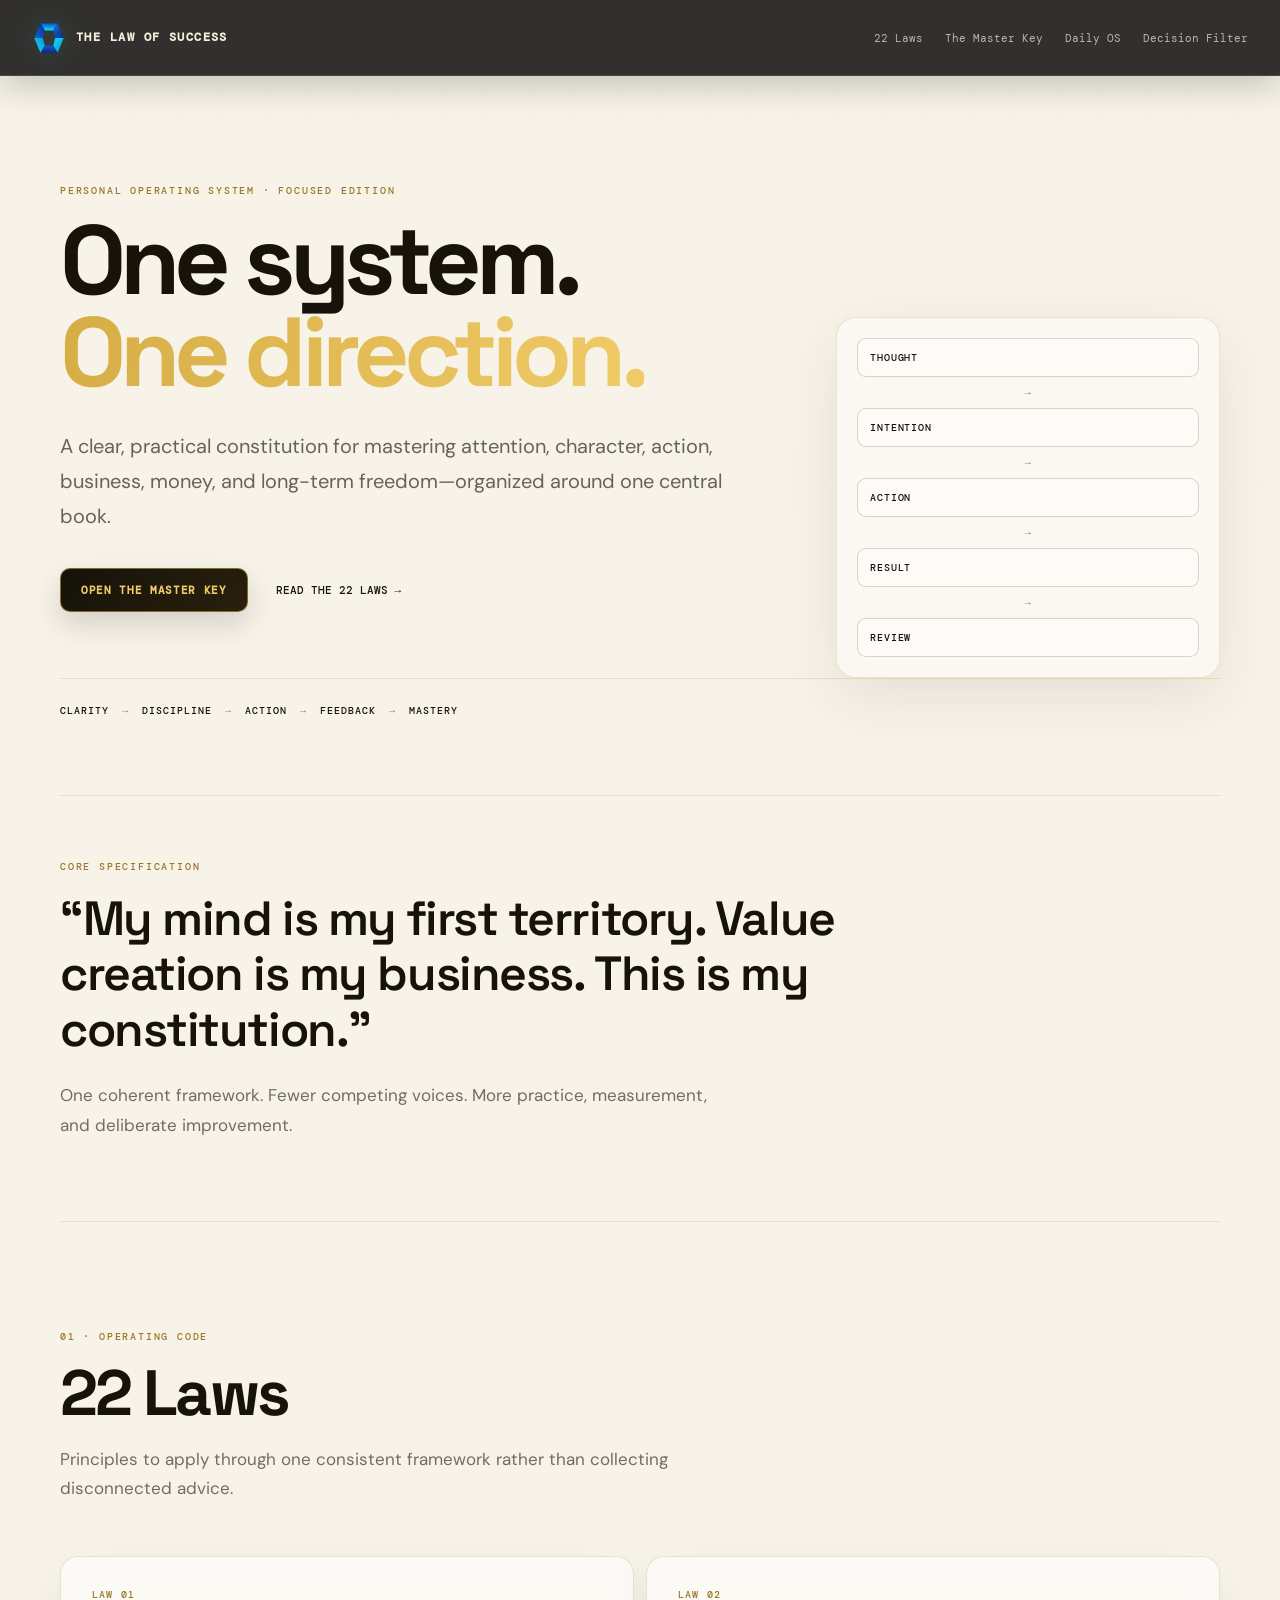
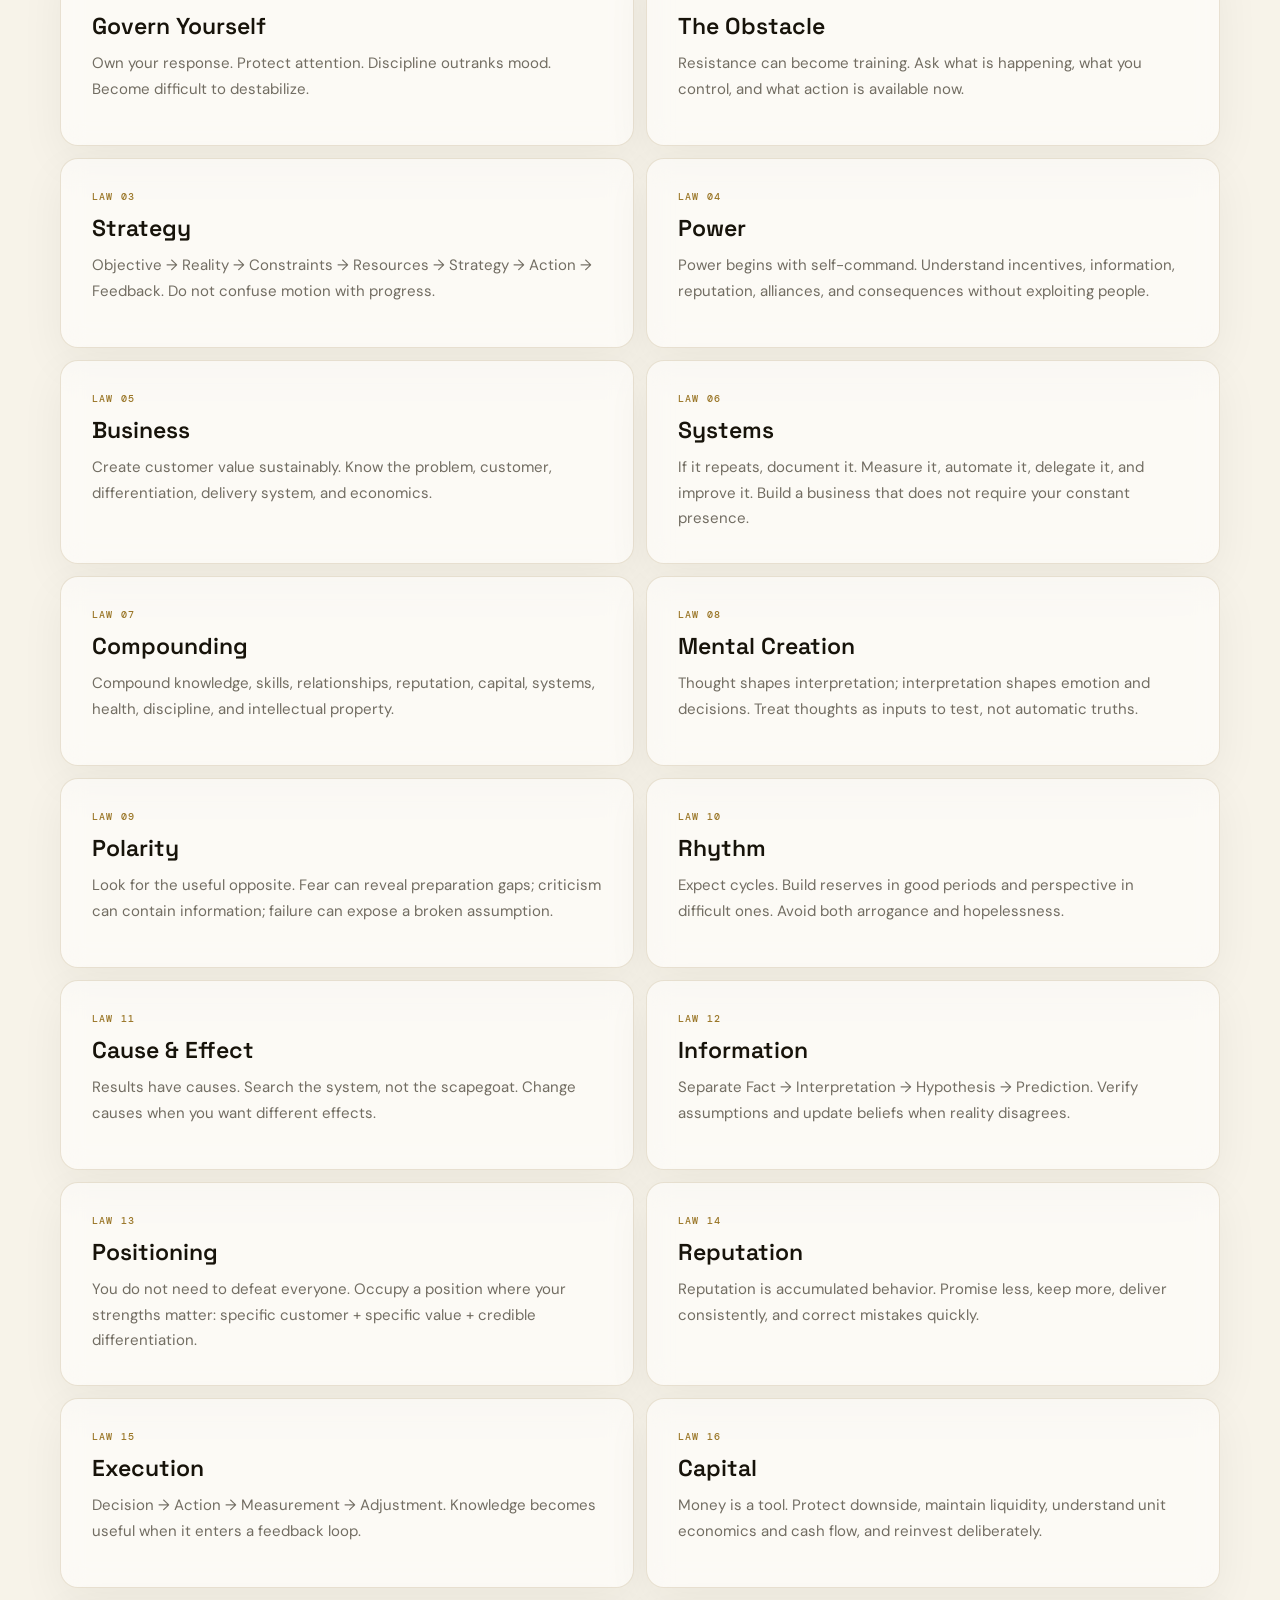
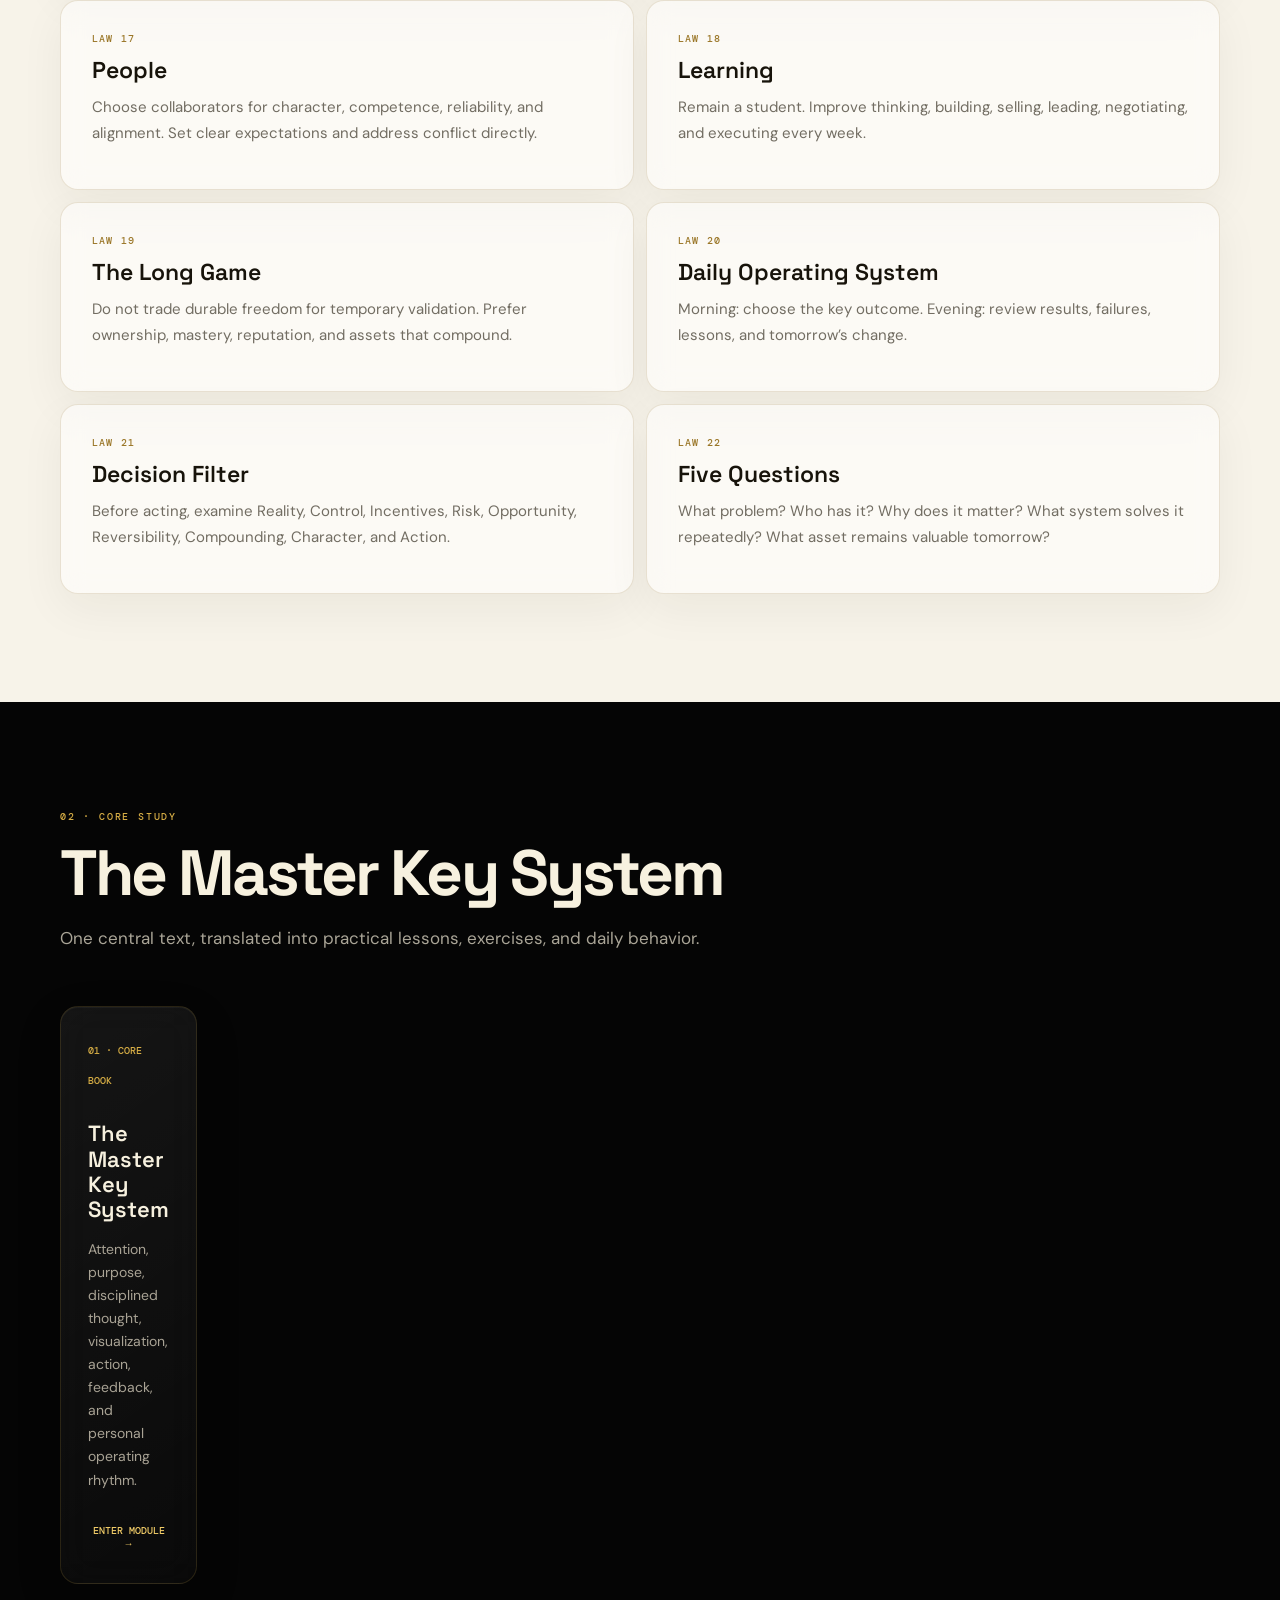
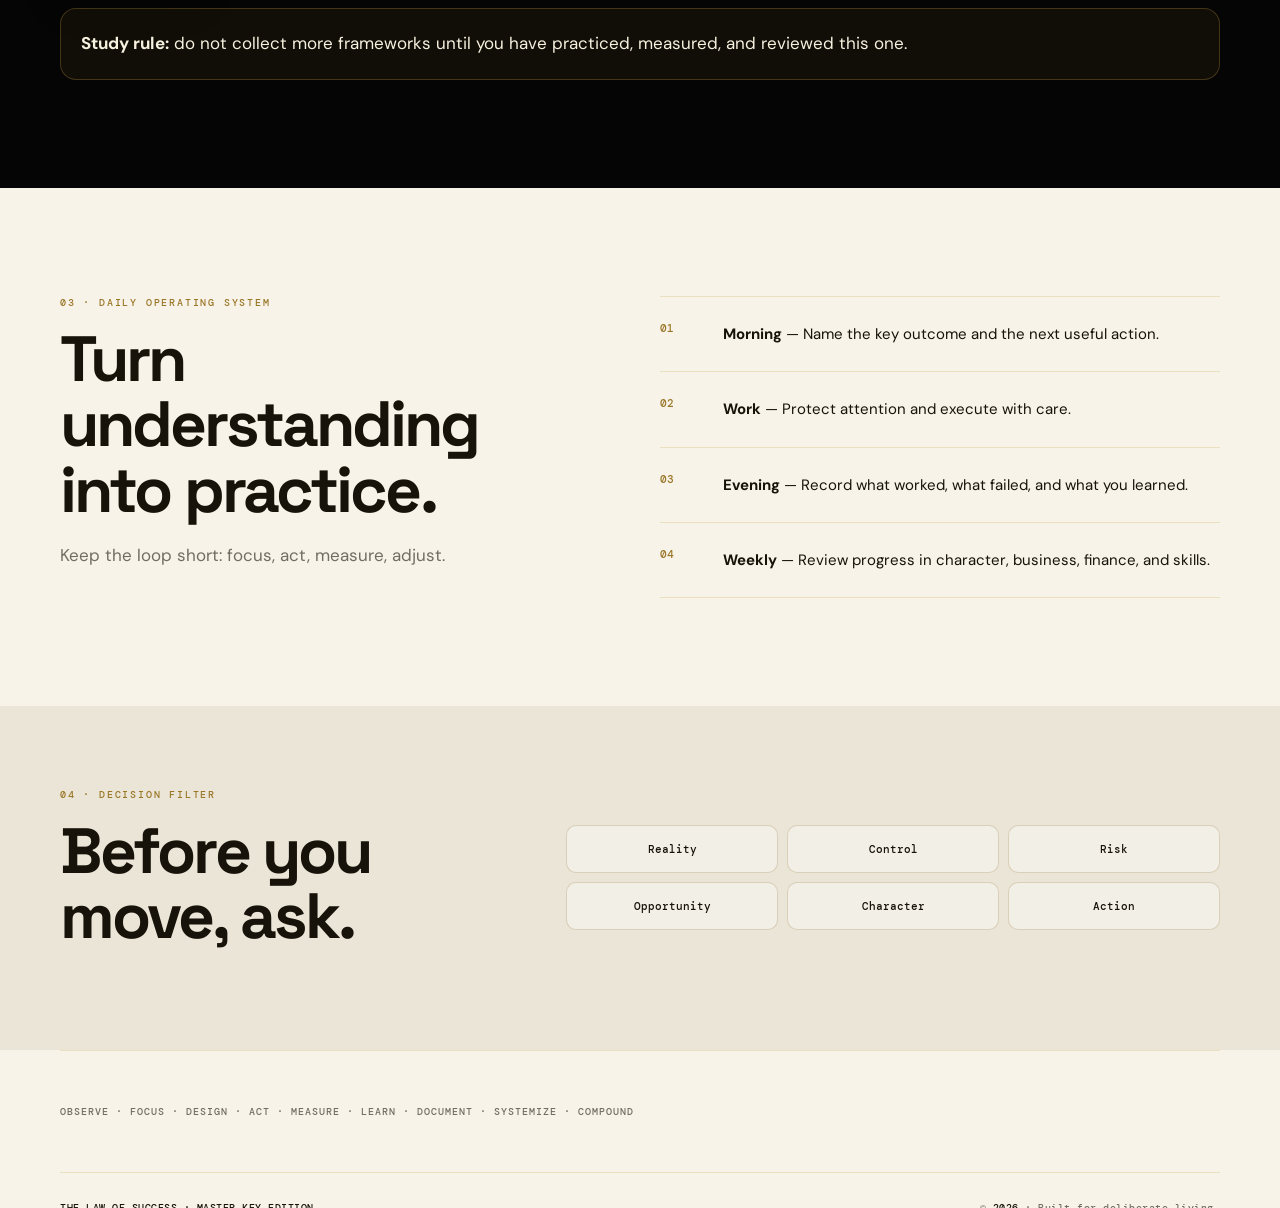
==== commit 298c7a77: "Switch homepage to focused Master Key edition" ====
--- a/index.html
+++ b/index.html
@@ -1,71 +1,2 @@
 <!doctype html>
-<html lang="en">
-<head>
-  <meta charset="utf-8">
-  <meta name="viewport" content="width=device-width, initial-scale=1">
-  <meta name="description" content="The Law of Success — a practical personal constitution for disciplined thinking, strategy, business, finance, technology, design, and long-term freedom.">
-  <title>The Law of Success — Engineer's Operating System</title>
-  <link rel="preconnect" href="https://fonts.googleapis.com">
-  <link rel="preconnect" href="https://fonts.gstatic.com" crossorigin>
-  <link href="https://fonts.googleapis.com/css2?family=DM+Mono:wght@400;500&family=DM+Sans:wght@400;500;600;700&family=Space+Grotesk:wght@500;600;700&display=swap" rel="stylesheet">
-  <link rel="stylesheet" href="styles.css">
-</head>
-<body>
-  <div class="grid-overlay" aria-hidden="true"></div>
-  <header class="site-header">
-    <a class="brand" href="#top"><span class="brand-mark">∑</span> THE LAW OF SUCCESS</a>
-    <nav aria-label="Primary navigation">
-      <a href="#laws">22 Laws</a><a href="#foundations">Library</a><a href="#finance">Finance</a><a href="#daily">Daily OS</a><a href="#decision">Decision Filter</a>
-    </nav>
-  </header>
-  <main id="top">
-    <section class="hero shell">
-      <div class="hero-grid"><div>
-        <p class="eyebrow">ENGINEER'S OPERATING SYSTEM · REV 02</p>
-        <h1>Design the mind.<br><span>Engineer the life.</span></h1>
-        <p class="hero-copy">A structured system for self-command, strategy, business, finance, engineering, technology, design, execution, and long-term freedom.</p>
-        <div class="hero-actions"><a class="button button-accent" href="#laws">RUN THE SYSTEM</a><a class="text-link" href="#foundations">OPEN KNOWLEDGE LIBRARY →</a></div>
-      </div><div class="hero-diagram" aria-label="System architecture diagram"><span>INPUT</span><i>→</i><span>MODEL</span><i>→</i><span>DECISION</span><i>→</i><span>ACTION</span><i>→</i><span>FEEDBACK</span></div></div>
-      <div class="principles"><span>Mind</span><i>→</i><span>Character</span><i>→</i><span>Strategy</span><i>→</i><span>Power</span><i>→</i><span>Finance</span><i>→</i><span>Systems</span><i>→</i><span>Assets</span></div>
-    </section>
-    <section class="manifesto shell"><div class="section-label">CORE SPECIFICATION</div><blockquote>“My mind is my first territory. Value creation is my business. This is my constitution.”</blockquote><p>Mastery before recognition. Systems before chaos. Value before vanity. Long-term freedom before short-term applause.</p></section>
-    <section id="laws" class="section shell"><div class="section-heading"><p class="eyebrow">01 · OPERATING CODE</p><h2>22 Laws</h2><p>Principles to read, apply, measure, and revisit. Treat them as an integrated system, not isolated rules.</p></div><div class="law-grid" id="lawGrid"></div></section>
-
-    <section id="finance" class="finance-hero"><div class="shell"><div class="finance-intro"><div><p class="eyebrow">02 · FINANCIAL INTELLIGENCE · CORE MODULE</p><h2>Learn the numbers.<br><span>Control the capital.</span></h2><p>Accounting is not a back-office subject in this system. It is the language that tells you what your business owns, owes, earns, spends, and can safely become.</p></div><div class="finance-dashboard"><div><small>CAPITAL LOOP</small><strong>EARN → KEEP → ALLOCATE → COMPOUND</strong></div><div><small>MONTHLY CONTROL</small><strong>REVENUE · PROFIT · CASH · DEBT</strong></div><div><small>INVESTMENT RULE</small><strong>UNDERSTAND → DOCUMENT → REVIEW</strong></div></div></div>
-      <div class="finance-priority"><span>PRIORITY 01</span><strong>ACCOUNTING LITERACY</strong><p>Read the three financial statements before making major business decisions.</p><span>PRIORITY 02</span><strong>SAVING & RESERVES</strong><p>Build liquidity and financial margin before chasing returns.</p><span>PRIORITY 03</span><strong>INVESTING</strong><p>Study risk, diversification, costs, time horizon, and compounding before committing capital.</p></div>
-    </div></section>
-
-    <section id="foundations" class="dark-section"><div class="shell"><div class="section-heading light"><p class="eyebrow">03 · KNOWLEDGE ARCHITECTURE</p><h2>Study in order.</h2><p>The library is organized as a curriculum. Each module connects principles to lessons, exercises, and the 22 Laws.</p></div>
-      <div class="library-track"><div class="track-heading"><span>01–05</span><div><p class="eyebrow">POWER & CHARACTER</p><h3>Build the inner and strategic foundation.</h3></div></div><div class="foundation-grid">
-        <article class="book-card" data-book="power" tabindex="0" role="button"><span>01</span><h3>The 48 Laws of Power</h3><p>Reputation, incentives, information, alliances, social awareness, and strategic behavior.</p><button>ENTER MODULE →</button></article>
-        <article class="book-card" data-book="war" tabindex="0" role="button"><span>02</span><h3>The 33 Strategies of War</h3><p>Objectives, positioning, competition, planning, uncertainty, and disciplined execution.</p><button>ENTER MODULE →</button></article>
-        <article class="book-card" data-book="obstacle" tabindex="0" role="button"><span>03</span><h3>The Obstacle Is the Way</h3><p>Perception, action, resilience, and turning adversity into usable material.</p><button>ENTER MODULE →</button></article>
-        <article class="book-card" data-book="kybalion" tabindex="0" role="button"><span>04</span><h3>The Kybalion</h3><p>Philosophical lenses for mental models, polarity, rhythm, patterns, and cause and effect.</p><button>ENTER MODULE →</button></article>
-        <article class="book-card" data-book="emyth" tabindex="0" role="button"><span>05</span><h3>The E-Myth Revisited</h3><p>Systems, standardization, measurement, delegation, and building an owner's business.</p><button>ENTER MODULE →</button></article>
-      </div></div>
-      <div class="library-track"><div class="track-heading"><span>06</span><div><p class="eyebrow">CHARACTER & CONDUCT</p><h3>Develop presence, taste, discipline, and social confidence.</h3></div></div><div class="foundation-grid single-book"><article class="book-card" data-book="gentleman" tabindex="0" role="button"><span>06</span><h3>The Modern Gentleman</h3><p>Courtesy, presentation, conversation, hospitality, discretion, taste, and character.</p><button>ENTER MODULE →</button></article></div></div>
-      <div class="library-track"><div class="track-heading"><span>07–09</span><div><p class="eyebrow">TECHNOLOGY & ENGINEERING</p><h3>Build technical literacy and engineering judgment.</h3></div></div><div class="foundation-grid">
-        <article class="book-card" data-book="bitcoin" tabindex="0" role="button"><span>07</span><h3>Mastering Bitcoin</h3><p>Bitcoin architecture, transactions, cryptography, consensus, security, and network design.</p><button>ENTER MODULE →</button></article>
-        <article class="book-card" data-book="quantum" tabindex="0" role="button"><span>08</span><h3>Quantum Computation & Quantum Information</h3><p>Qubits, gates, circuits, measurement, algorithms, entanglement, information, and error correction.</p><button>ENTER MODULE →</button></article>
-        <article class="book-card" data-book="engineering" tabindex="0" role="button"><span>09</span><h3>Engineering Fundamentals</h3><p>Requirements, physical principles, design, testing, risk, systems, computation, and responsibility.</p><button>ENTER MODULE →</button></article>
-      </div></div>
-      <div class="library-track"><div class="track-heading"><span>10</span><div><p class="eyebrow">DESIGN & BUILT ENVIRONMENT</p><h3>Learn to see, draw, communicate, and build.</h3></div></div><div class="foundation-grid single-book"><article class="book-card" data-book="architecture" tabindex="0" role="button"><span>10</span><h3>Architectural Graphics</h3><p>Drafting, plans, elevations, sections, perspective, scale, rendering, sketching, and visual communication.</p><button>ENTER MODULE →</button></article></div></div>
-      <div class="library-track"><div class="track-heading"><span>11–13</span><div><p class="eyebrow">MARKET & CONTRACTS</p><h3>Turn technical capability into visible demand and signed work.</h3></div></div><div class="foundation-grid">
-        <article class="book-card" data-book="marketing" tabindex="0" role="button"><span>11</span><h3>Marketing Made Simple</h3><p>Clarify the customer, message, offer, funnel, lead capture, and conversion system.</p><button>ENTER MODULE →</button></article>
-        <article class="book-card" data-book="social" tabindex="0" role="button"><span>12</span><h3>Jab, Jab, Jab, Right Hook</h3><p>Social-media content, platform-aware communication, audience trust, and offers.</p><button>ENTER MODULE →</button></article>
-        <article class="book-card" data-book="contracts" tabindex="0" role="button"><span>13</span><h3>Getting to Yes</h3><p>Negotiation, interests, options, objective standards, proposals, and reaching workable agreements.</p><button>ENTER MODULE →</button></article>
-      </div></div>
-      <div class="library-track finance-library"><div class="track-heading"><span>14–16</span><div><p class="eyebrow">FINANCE, ACCOUNTING & CAPITAL · ESSENTIAL</p><h3>Make financial literacy a core engineering skill.</h3></div></div><div class="foundation-grid">
-        <article class="book-card" data-book="financeAccounting" tabindex="0" role="button"><span>14</span><h3>Financial Intelligence for Entrepreneurs</h3><p>Accounting, statements, cash flow, ratios, break-even analysis, forecasting, and ROI.</p><button>ENTER MODULE →</button></article>
-        <article class="book-card" data-book="financeMoney" tabindex="0" role="button"><span>15</span><h3>The Psychology of Money</h3><p>Saving behavior, risk, enough, compounding, flexibility, and long-term financial decisions.</p><button>ENTER MODULE →</button></article>
-        <article class="book-card" data-book="financeInvesting" tabindex="0" role="button"><span>16</span><h3>The Little Book of Common Sense Investing</h3><p>Diversification, costs, long horizons, disciplined investing, asset allocation, and risk.</p><button>ENTER MODULE →</button></article>
-      </div></div>
-    </div></section>
-    <div class="book-modal" id="bookModal" aria-hidden="true" role="dialog" aria-modal="true" aria-labelledby="modalTitle"><div class="modal-backdrop" data-close-book></div><div class="modal-panel"><button class="modal-close" id="closeBook" aria-label="Close module">×</button><div class="modal-inner" id="modalContent"></div></div></div>
-    <section id="daily" class="section shell split-section"><div><p class="eyebrow">04 · DAILY OPERATING SYSTEM</p><h2>Win the day before you chase the decade.</h2><p>Use a short feedback loop to keep strategy connected to execution.</p></div><div class="checklist"><div><b>01</b><span><strong>Morning</strong> — Name the key outcome. Identify distractions. Choose the difficult action.</span></div><div><b>02</b><span><strong>Work</strong> — Protect attention. Create value. Measure the important result.</span></div><div><b>03</b><span><strong>Evening</strong> — What worked? What failed? What did reality teach you?</span></div><div><b>04</b><span><strong>Weekly</strong> — Improve one thing in thinking, building, selling, leading, negotiating, or executing.</span></div></div></section>
-    <section id="decision" class="decision-section"><div class="shell decision-box"><div><p class="eyebrow">05 · DECISION FILTER</p><h2>Before you move, ask.</h2></div><div class="filter-grid"><span>Reality</span><span>Control</span><span>Incentives</span><span>Risk</span><span>Opportunity</span><span>Reversibility</span><span>Compounding</span><span>Character</span><span>Action</span></div></div></section>
-    <section class="section shell questions"><p class="eyebrow">06 · THE ENGINEER-ENTREPRENEUR'S FIVE QUESTIONS</p><ol><li>What problem am I solving?</li><li>Who has the problem?</li><li>Why does solving it matter?</li><li>What system solves it repeatedly?</li><li>What asset remains valuable tomorrow?</li></ol></section>
-    <section class="final-code shell"><p>OBSERVE · MODEL · DESIGN · BUILD · TEST · MEASURE · ACCOUNT · SAVE · INVEST · ITERATE · DOCUMENT · SYSTEMIZE · COMPOUND</p></section>
-  </main><footer class="site-footer shell"><span>THE LAW OF SUCCESS · ENGINEER'S EDITION</span><span>© <span id="year"></span> · Built for deliberate living.</span></footer>
-  <script src="script.js"></script><script src="library.js"></script><script src="finance.js"></script>
-</body></html>
+<html lang="en"><head><meta charset="utf-8"><meta name="viewport" content="width=device-width,initial-scale=1"><meta http-equiv="refresh" content="0; url=index-new.html"><link rel="canonical" href="index-new.html"><title>The Law of Success — The Master Key</title></head><body><p>Opening <a href="index-new.html">The Master Key edition</a>…</p></body></html>
